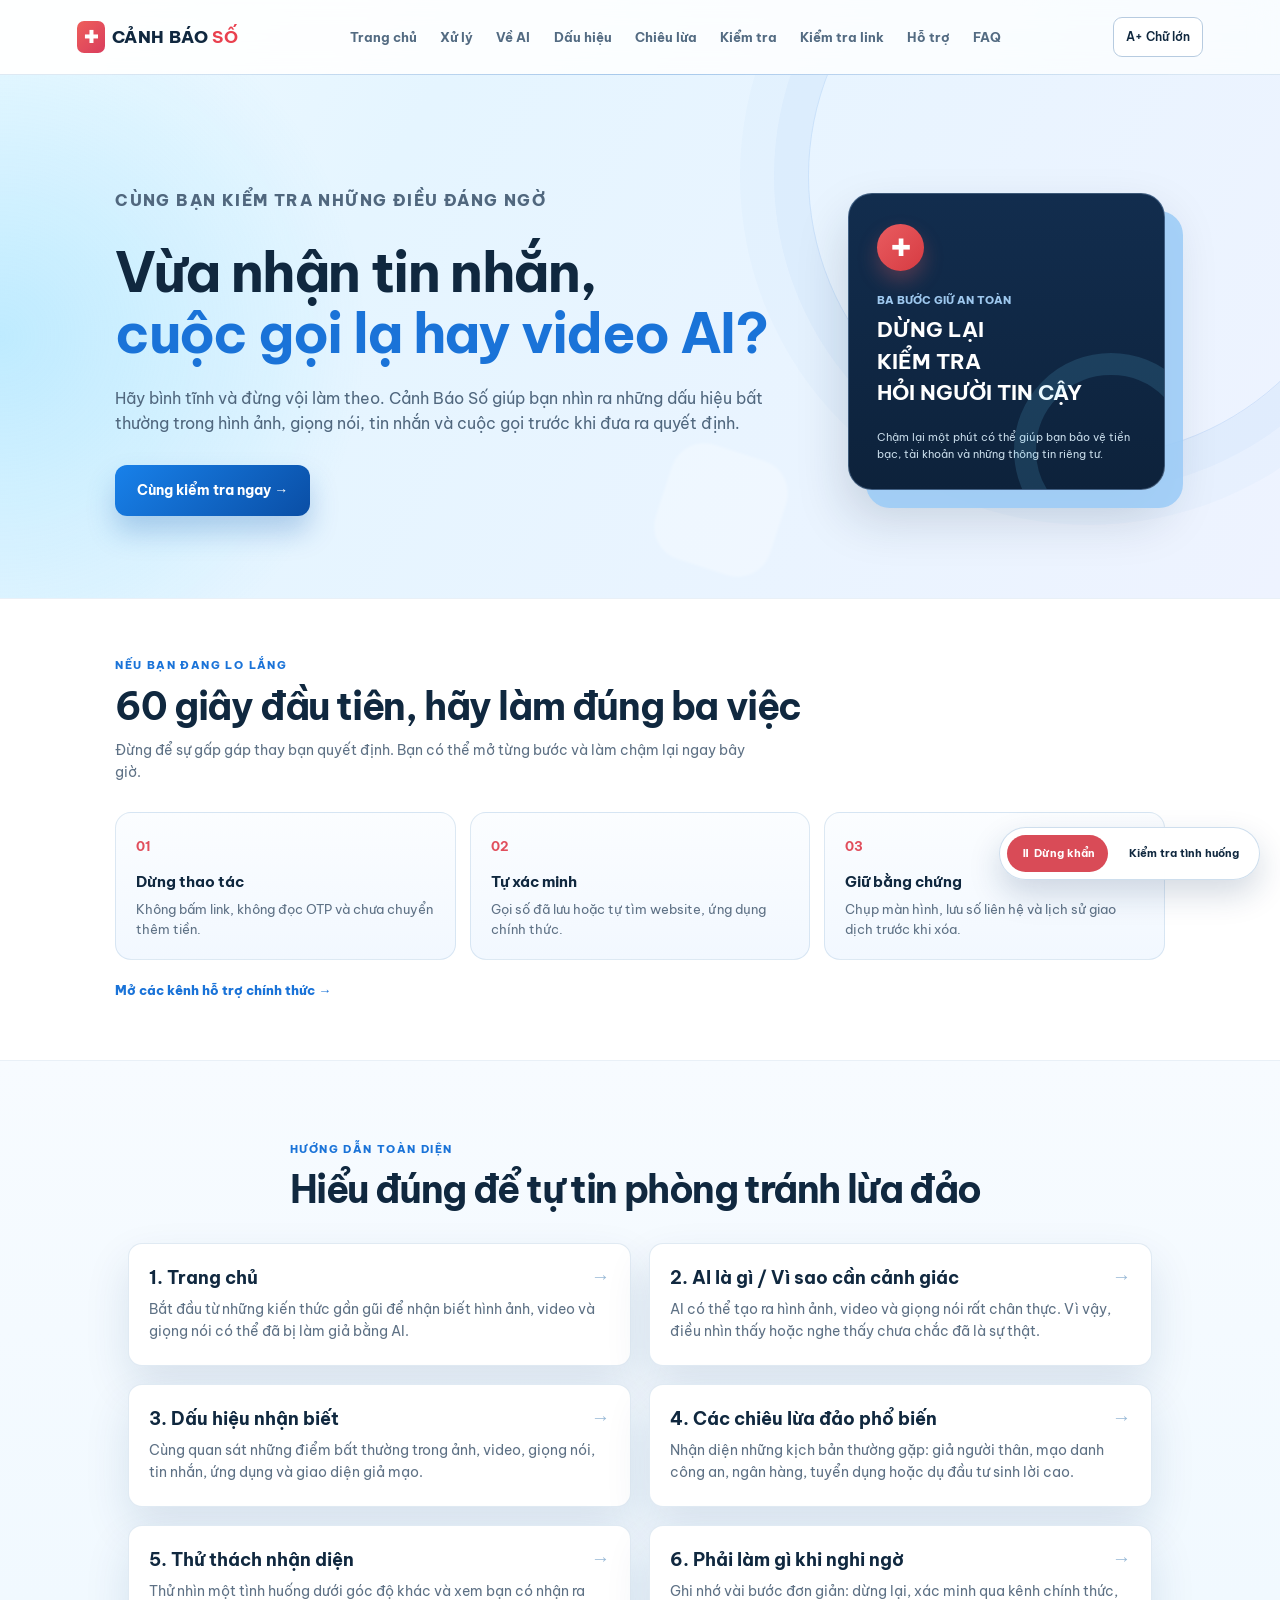
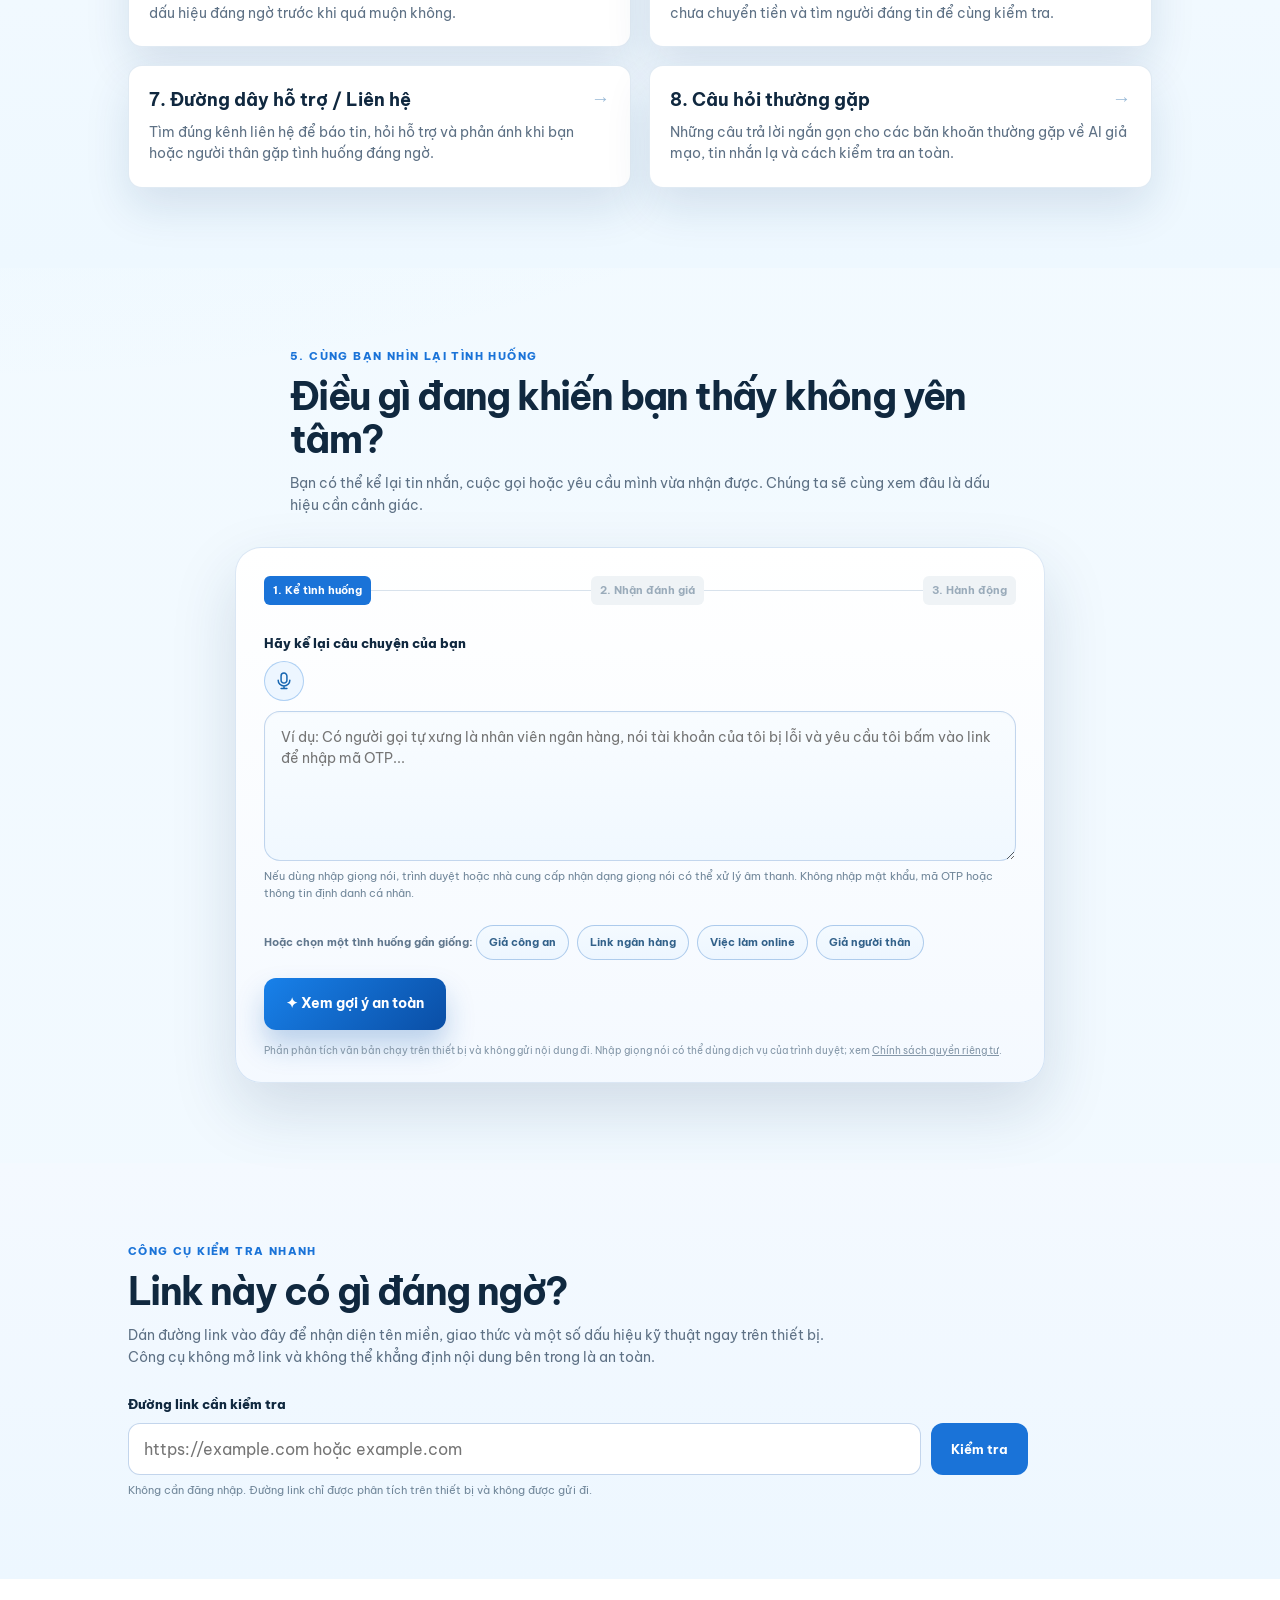
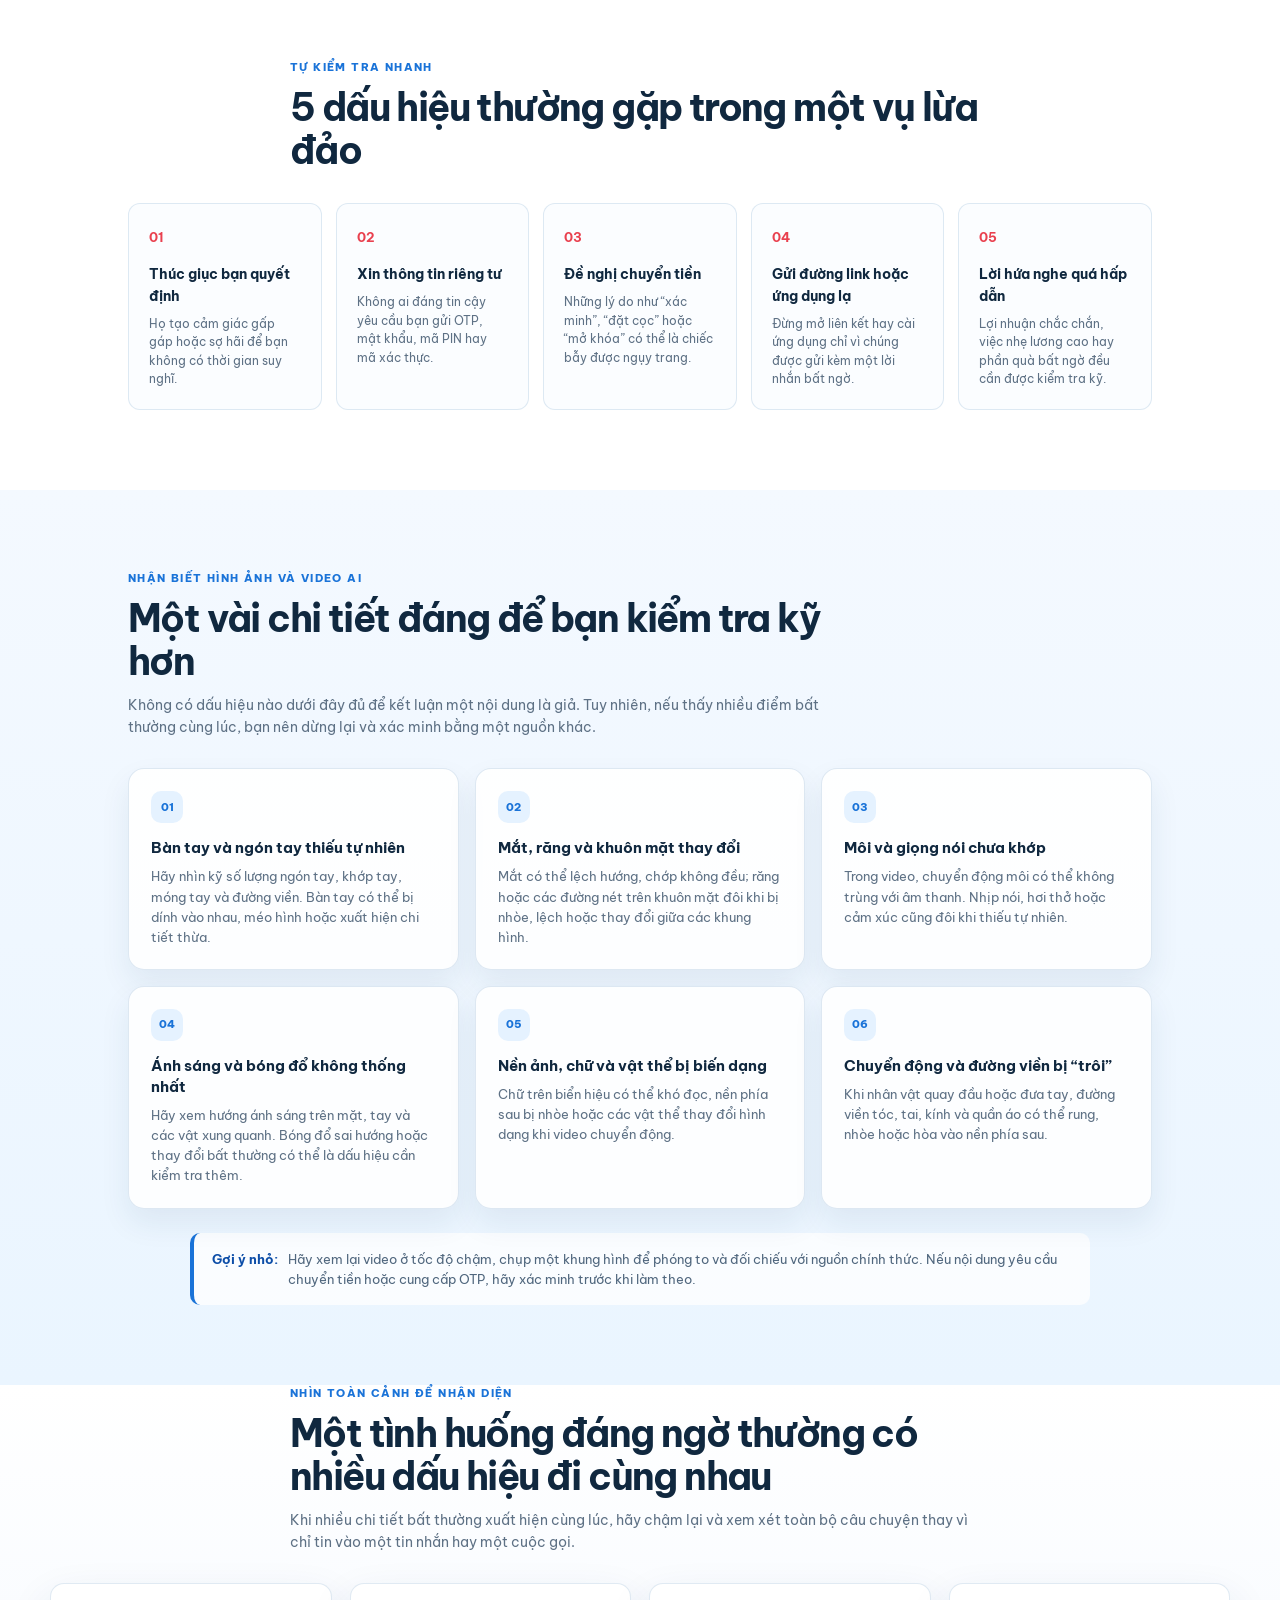
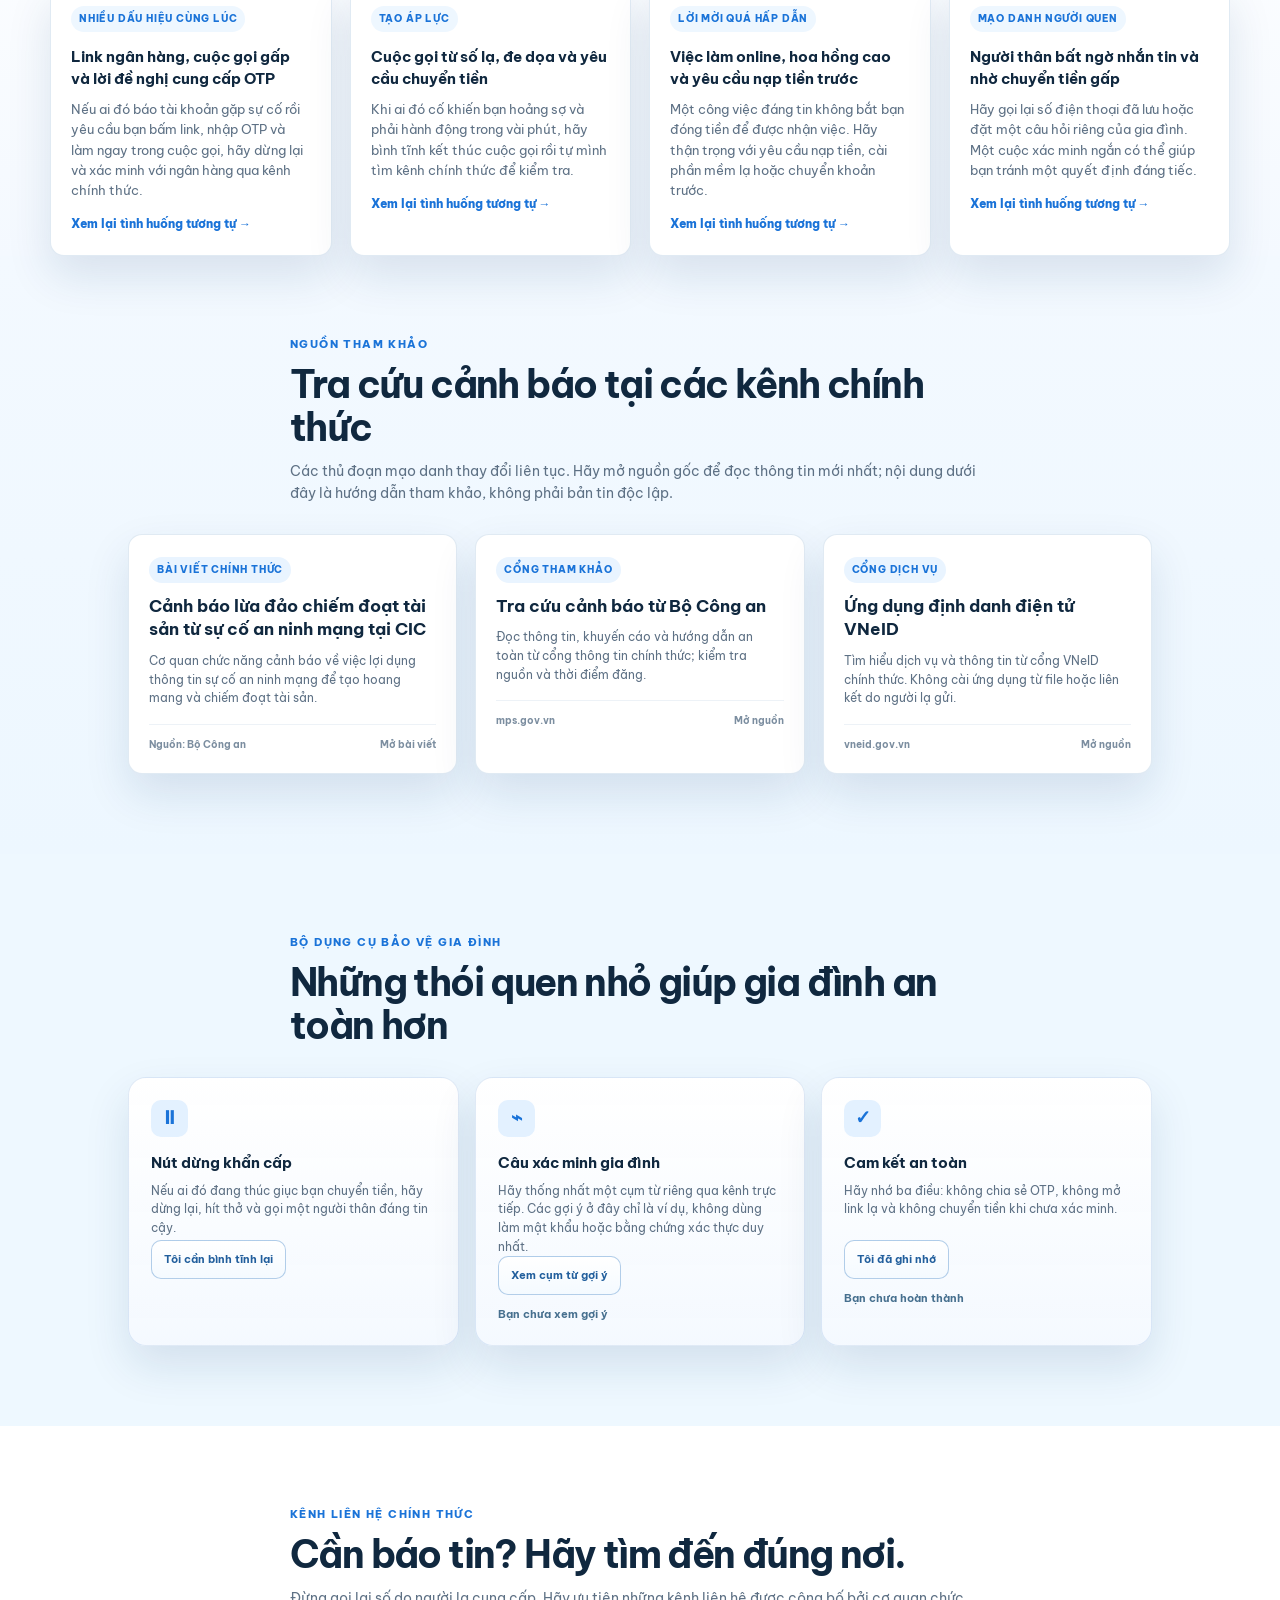
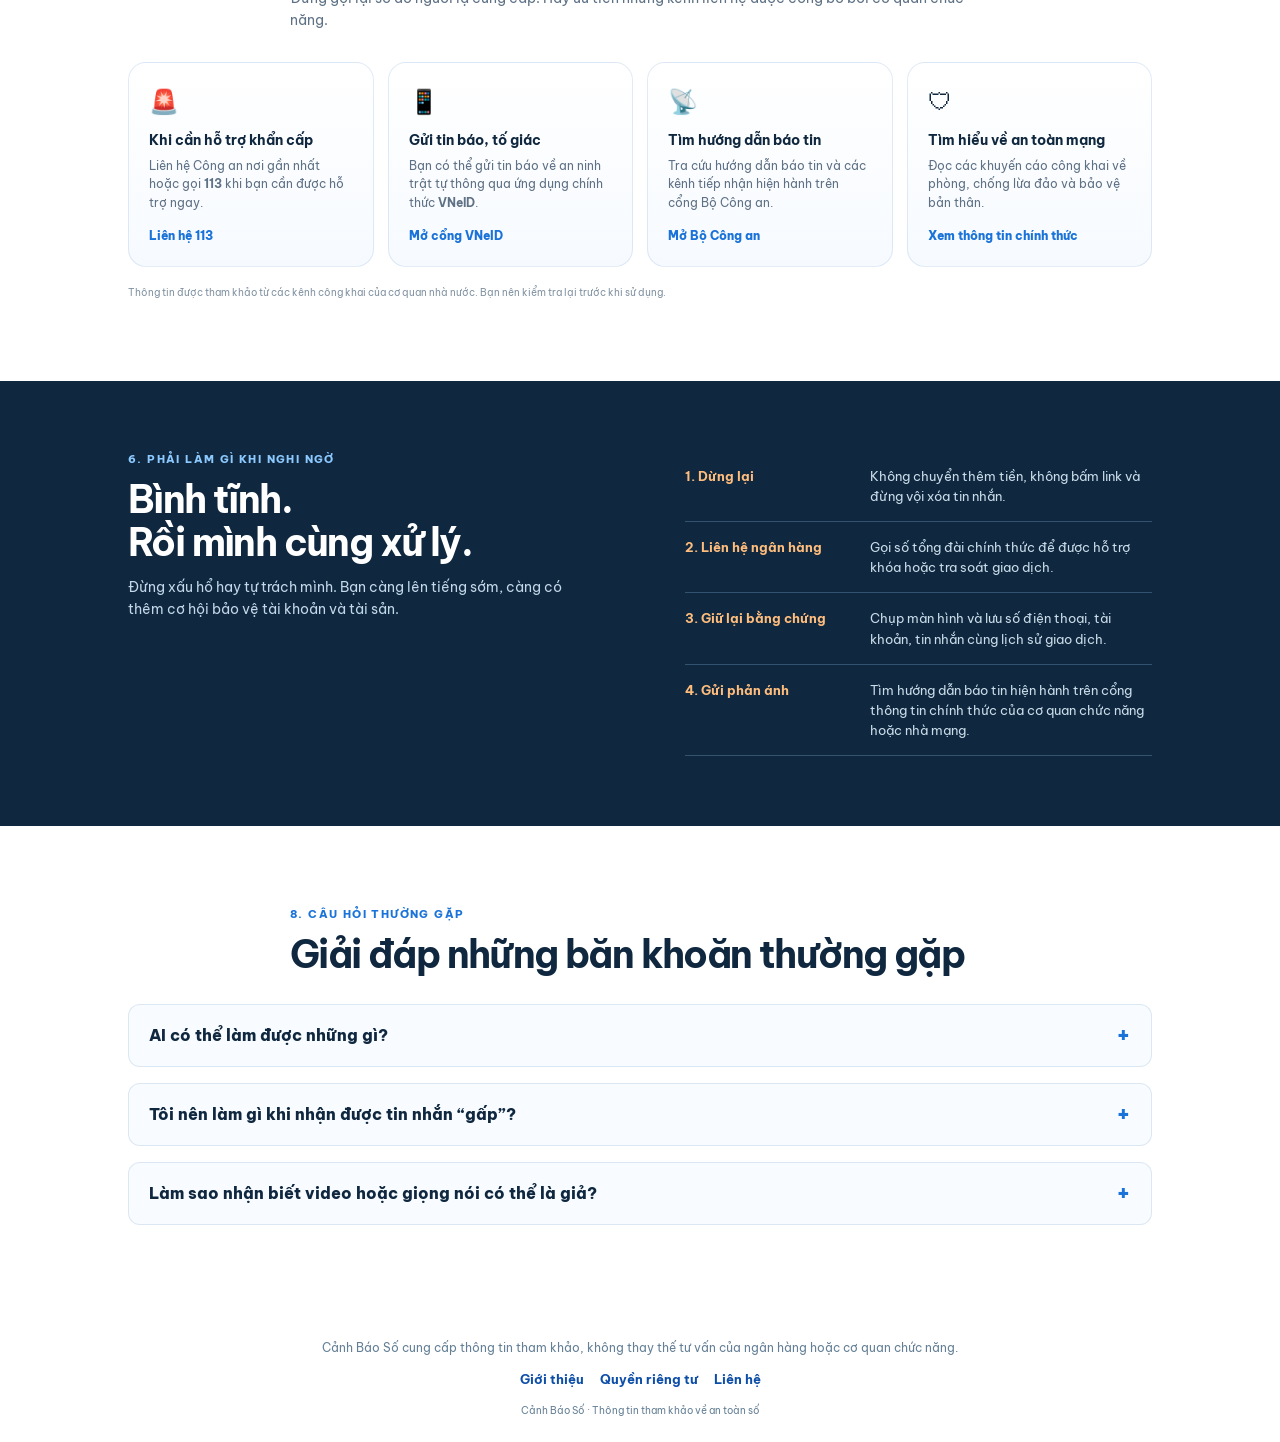
==== index.html @ 44743ea3 "Hoàn thiện commit" ====
﻿<!doctype html>
<html lang="vi">
<head>
  <meta charset="UTF-8">
  <meta name="viewport" content="width=device-width, initial-scale=1.0">
  <title>Cảnh Báo Số | Bình tĩnh kiểm tra, xử lý an toàn</title>
  <meta name="description" content="Cảnh Báo Số giúp người dùng kiểm tra tình huống lừa đảo, nhận diện AI giả mạo và nhận hướng dẫn an toàn số.">
  <meta name="robots" content="index, follow">
  <meta property="og:type" content="website">
  <meta property="og:title" content="Cảnh Báo Số | Bình tĩnh kiểm tra, xử lý an toàn">
  <meta property="og:description" content="Hướng dẫn nhận biết dấu hiệu lừa đảo, kiểm tra tình huống và tìm kênh hỗ trợ chính thức.">
  <link rel="preconnect" href="https://fonts.googleapis.com">
  <link rel="preconnect" href="https://fonts.gstatic.com" crossorigin>
  <link href="https://fonts.googleapis.com/css2?family=Be+Vietnam+Pro:wght@400;500;600;700;800&display=swap" rel="stylesheet">
  <link rel="stylesheet" href="style.css?v=20260926-review">
</head>
<body>
  <a class="skip-link" href="#top">Bỏ qua đến nội dung chính</a>
  <header>
    <a class="brand" href="#top"><i>✚</i>CẢNH BÁO <b>SỐ</b></a>
    <button id="menuButton" class="menu-button" type="button" aria-expanded="false" aria-controls="siteNav">
      <span class="sr-only">Mở menu điều hướng</span>
      ☰
    </button>
    <nav id="siteNav">
      <a href="#top">Trang chủ</a>
      <a href="#now">Xử lý</a>
      <a href="#ai">Về AI</a>
      <a href="#signs">Dấu hiệu</a>
      <a href="#news">Chiêu lừa</a>
      <a href="#kham">Kiểm tra</a>
      <a href="#link-check">Kiểm tra link</a>
      <a href="#help">Hỗ trợ</a>
      <a href="#faq">FAQ</a>
    </nav>
    <button id="fontButton" class="font" type="button">A+ Chữ lớn</button>
  </header>

  <main id="top" tabindex="-1">
    <section class="hero">
      <div>
        <p class="eyebrow">CÙNG BẠN KIỂM TRA NHỮNG ĐIỀU ĐÁNG NGỜ</p>
        <h1>Vừa nhận tin nhắn,<br><em>cuộc gọi lạ hay video AI?</em></h1>
        <p>Hãy bình tĩnh và đừng vội làm theo. Cảnh Báo Số giúp bạn nhìn ra những dấu hiệu bất thường trong hình ảnh, giọng nói, tin nhắn và cuộc gọi trước khi đưa ra quyết định.</p>
        <a href="#kham" class="primary">Cùng kiểm tra ngay →</a>
      </div>

      <aside>
        <span class="cross">✚</span>
        <p>BA BƯỚC GIỮ AN TOÀN</p>
        <strong>DỪNG LẠI<br>KIỂM TRA<br>HỎI NGƯỜI TIN CẬY</strong>
        <small>Chậm lại một phút có thể giúp bạn bảo vệ tiền bạc, tài khoản và những thông tin riêng tư.</small>
      </aside>
    </section>

      <section id="now" class="now" aria-labelledby="now-title">
        <div class="now-intro">
          <p class="eyebrow">NẾU BẠN ĐANG LO LẮNG</p>
          <h2 id="now-title">60 giây đầu tiên, hãy làm đúng ba việc</h2>
          <p>Đừng để sự gấp gáp thay bạn quyết định. Bạn có thể mở từng bước và làm chậm lại ngay bây giờ.</p>
        </div>
        <div class="now-steps">
          <article>
            <b>01</b>
            <h3>Dừng thao tác</h3>
            <p>Không bấm link, không đọc OTP và chưa chuyển thêm tiền.</p>
          </article>
          <article>
            <b>02</b>
            <h3>Tự xác minh</h3>
            <p>Gọi số đã lưu hoặc tự tìm website, ứng dụng chính thức.</p>
          </article>
          <article>
            <b>03</b>
            <h3>Giữ bằng chứng</h3>
            <p>Chụp màn hình, lưu số liên hệ và lịch sử giao dịch trước khi xóa.</p>
          </article>
        </div>
        <a class="now-link" href="#official">Mở các kênh hỗ trợ chính thức →</a>
      </section>

    <section id="ai" class="program" aria-labelledby="ai-title">
      <div class="heading">
        <p class="eyebrow">HƯỚNG DẪN TOÀN DIỆN</p>
        <h2 id="ai-title">Hiểu đúng để tự tin phòng tránh lừa đảo</h2>
      </div>

      <div class="program-grid">
        <a class="program-item" href="#top">
          <h3>1. Trang chủ</h3>
          <p>Bắt đầu từ những kiến thức gần gũi để nhận biết hình ảnh, video và giọng nói có thể đã bị làm giả bằng AI.</p>
        </a>

        <a class="program-item" href="#ai">
          <h3>2. AI là gì / Vì sao cần cảnh giác</h3>
          <p>AI có thể tạo ra hình ảnh, video và giọng nói rất chân thực. Vì vậy, điều nhìn thấy hoặc nghe thấy chưa chắc đã là sự thật.</p>
        </a>

        <a class="program-item" href="#ai-signs">
          <h3>3. Dấu hiệu nhận biết</h3>
          <p>Cùng quan sát những điểm bất thường trong ảnh, video, giọng nói, tin nhắn, ứng dụng và giao diện giả mạo.</p>
        </a>

        <a class="program-item" href="#scenarios">
          <h3>4. Các chiêu lừa đảo phổ biến</h3>
          <p>Nhận diện những kịch bản thường gặp: giả người thân, mạo danh công an, ngân hàng, tuyển dụng hoặc dụ đầu tư sinh lời cao.</p>
        </a>

        <a class="program-item" href="#kham">
          <h3>5. Thử thách nhận diện</h3>
          <p>Thử nhìn một tình huống dưới góc độ khác và xem bạn có nhận ra dấu hiệu đáng ngờ trước khi quá muộn không.</p>
        </a>

        <a class="program-item" href="#help">
          <h3>6. Phải làm gì khi nghi ngờ</h3>
          <p>Ghi nhớ vài bước đơn giản: dừng lại, xác minh qua kênh chính thức, chưa chuyển tiền và tìm người đáng tin để cùng kiểm tra.</p>
        </a>

        <a class="program-item" href="#official">
          <h3>7. Đường dây hỗ trợ / Liên hệ</h3>
          <p>Tìm đúng kênh liên hệ để báo tin, hỏi hỗ trợ và phản ánh khi bạn hoặc người thân gặp tình huống đáng ngờ.</p>
        </a>

        <a class="program-item" href="#faq">
          <h3>8. Câu hỏi thường gặp</h3>
          <p>Những câu trả lời ngắn gọn cho các băn khoăn thường gặp về AI giả mạo, tin nhắn lạ và cách kiểm tra an toàn.</p>
        </a>
      </div>
    </section>

    <section id="kham" class="clinic" aria-labelledby="check-title">
      <div class="heading">
        <p class="eyebrow">5. CÙNG BẠN NHÌN LẠI TÌNH HUỐNG</p>
        <h2 id="check-title">Điều gì đang khiến bạn thấy không yên tâm?</h2>
        <p>Bạn có thể kể lại tin nhắn, cuộc gọi hoặc yêu cầu mình vừa nhận được. Chúng ta sẽ cùng xem đâu là dấu hiệu cần cảnh giác.</p>
      </div>

      <div class="exam">
        <div class="steps">
          <span class="on">1. Kể tình huống</span>
          <i></i>
          <span>2. Nhận đánh giá</span>
          <i></i>
          <span>3. Hành động</span>
        </div>

        <div class="story-label-row">
          <label for="story">Hãy kể lại câu chuyện của bạn</label>
          <button id="voiceInputButton" class="voice-input" type="button" aria-label="Nói để nhập bằng giọng nói" title="Nói để nhập bằng giọng nói" aria-pressed="false">
            <span class="mic-icon" aria-hidden="true">
              <svg viewBox="0 0 24 24" role="presentation"><path d="M12 14.5a3.5 3.5 0 0 0 3.5-3.5V6a3.5 3.5 0 1 0-7 0v5a3.5 3.5 0 0 0 3.5 3.5Z"/><path d="M5 11a7 7 0 0 0 14 0M12 18v3M8.5 21h7"/></svg>
            </span>
          </button>
        </div>
        <textarea id="story" aria-describedby="storyHelp" maxlength="1200" placeholder="Ví dụ: Có người gọi tự xưng là nhân viên ngân hàng, nói tài khoản của tôi bị lỗi và yêu cầu tôi bấm vào link để nhập mã OTP..."></textarea>
        <p id="storyHelp" class="field-help">Nếu dùng nhập giọng nói, trình duyệt hoặc nhà cung cấp nhận dạng giọng nói có thể xử lý âm thanh. Không nhập mật khẩu, mã OTP hoặc thông tin định danh cá nhân.</p>

        <div class="quick">
          <b>Hoặc chọn một tình huống gần giống:</b>
          <button type="button" data-story="Người gọi tự xưng là công an, nói tôi liên quan vụ án và yêu cầu chuyển tiền để xác minh.">Giả công an</button>
          <button type="button" data-story="Tôi nhận tin nhắn ngân hàng có link, yêu cầu đăng nhập và cung cấp mã OTP.">Link ngân hàng</button>
          <button type="button" data-story="Có người mời việc làm online, bảo nạp tiền trước để làm nhiệm vụ nhận hoa hồng.">Việc làm online</button>
          <button type="button" data-story="Người thân nhắn hoặc gọi nhờ chuyển tiền gấp nhưng số lạ.">Giả người thân</button>
        </div>

        <button id="diagnose" class="diagnose" type="button">✦ Xem gợi ý an toàn</button>
        <p class="privacy">Phần phân tích văn bản chạy trên thiết bị và không gửi nội dung đi. Nhập giọng nói có thể dùng dịch vụ của trình duyệt; xem <a href="privacy.html">Chính sách quyền riêng tư</a>.</p>
      </div>
    </section>

    <section id="link-check" class="link-check" aria-labelledby="link-check-title">
      <div class="heading">
        <p class="eyebrow">CÔNG CỤ KIỂM TRA NHANH</p>
        <h2 id="link-check-title">Link này có gì đáng ngờ?</h2>
        <p>Dán đường link vào đây để nhận diện tên miền, giao thức và một số dấu hiệu kỹ thuật ngay trên thiết bị. Công cụ không mở link và không thể khẳng định nội dung bên trong là an toàn.</p>
      </div>
      <form id="linkForm" class="link-form">
        <label for="linkInput">Đường link cần kiểm tra</label>
        <div class="link-input-row">
          <input id="linkInput" type="text" inputmode="url" autocomplete="off" placeholder="https://example.com hoặc example.com" aria-describedby="linkHelp">
          <button type="submit">Kiểm tra</button>
        </div>
        <p id="linkHelp" class="field-help">Không cần đăng nhập. Đường link chỉ được phân tích trên thiết bị và không được gửi đi.</p>
      </form>
      <div id="linkResult" class="link-result" hidden aria-live="polite"></div>
    </section>

    <section id="result" class="result" hidden>
      <div class="result-head">
        <div>
          <p class="eyebrow">KẾT QUẢ SƠ BỘ</p>
          <h2 id="riskTitle">Cần thận trọng</h2>
        </div>
        <div id="riskBadge" class="badge">MỨC ĐỘ: CAO</div>
      </div>

      <div class="risk-meter">
        <span>Mức cảnh giác</span>
        <div><i id="riskFill"></i></div>
        <b id="riskScore">—</b>
      </div>

      <p id="summary" class="summary"></p>
      <p class="field-help">Gợi ý được chọn bằng quy tắc từ khóa đơn giản, không phải kết luận chuyên môn hay xác suất lừa đảo. Hãy xác minh qua kênh chính thức.</p>

      <div class="result-grid">
        <article>
          <h3>⚠ Những dấu hiệu đáng chú ý</h3>
          <p class="result-note">Hãy đối chiếu từng điểm với nội dung bạn vừa nhận được. Một dấu hiệu riêng lẻ chưa đủ để kết luận.</p>
          <ul id="signals"></ul>
        </article>
        <article class="action-card">
          <h3>✓ Bạn có thể làm ngay</h3>
          <p class="result-note">Ưu tiên bảo vệ tài khoản và giữ bằng chứng trước khi trao đổi hoặc thực hiện giao dịch.</p>
          <ol id="actions"></ol>
        </article>
      </div>

      <div class="result-tools">
        <button id="readResult" type="button">🔊 Nghe tiếng Việt</button>
        <button id="copyResult" type="button">⧉ Chia sẻ gợi ý với người thân</button>
        <button id="saveResult" type="button">↓ Tải checklist bằng chứng</button>
      </div>

      <div class="bottom-result">
        <p><b>Lưu ý:</b> Đây là đánh giá hỗ trợ, không thay thế tư vấn của ngân hàng hoặc cơ quan chức năng.</p>
        <a href="#help">Xem các bước xử lý tiếp theo →</a>
      </div>
    </section>

    <section id="signs" class="signs">
      <div class="heading">
        <p class="eyebrow">TỰ KIỂM TRA NHANH</p>
        <h2>5 dấu hiệu thường gặp trong một vụ lừa đảo</h2>
      </div>

      <div class="sign-grid">
        <article>
          <b>01</b>
          <h3>Thúc giục bạn quyết định</h3>
          <p>Họ tạo cảm giác gấp gáp hoặc sợ hãi để bạn không có thời gian suy nghĩ.</p>
        </article>
        <article>
          <b>02</b>
          <h3>Xin thông tin riêng tư</h3>
          <p>Không ai đáng tin cậy yêu cầu bạn gửi OTP, mật khẩu, mã PIN hay mã xác thực.</p>
        </article>
        <article>
          <b>03</b>
          <h3>Đề nghị chuyển tiền</h3>
          <p>Những lý do như “xác minh”, “đặt cọc” hoặc “mở khóa” có thể là chiếc bẫy được ngụy trang.</p>
        </article>
        <article>
          <b>04</b>
          <h3>Gửi đường link hoặc ứng dụng lạ</h3>
          <p>Đừng mở liên kết hay cài ứng dụng chỉ vì chúng được gửi kèm một lời nhắn bất ngờ.</p>
        </article>
        <article>
          <b>05</b>
          <h3>Lời hứa nghe quá hấp dẫn</h3>
          <p>Lợi nhuận chắc chắn, việc nhẹ lương cao hay phần quà bất ngờ đều cần được kiểm tra kỹ.</p>
        </article>
      </div>
    </section>

    <section id="ai-signs" class="ai-signs">
      <div class="heading">
        <p class="eyebrow">NHẬN BIẾT HÌNH ẢNH VÀ VIDEO AI</p>
        <h2>Một vài chi tiết đáng để bạn kiểm tra kỹ hơn</h2>
        <p>Không có dấu hiệu nào dưới đây đủ để kết luận một nội dung là giả. Tuy nhiên, nếu thấy nhiều điểm bất thường cùng lúc, bạn nên dừng lại và xác minh bằng một nguồn khác.</p>
      </div>

      <div class="ai-sign-grid">
        <article>
          <span class="ai-sign-number">01</span>
          <h3>Bàn tay và ngón tay thiếu tự nhiên</h3>
          <p>Hãy nhìn kỹ số lượng ngón tay, khớp tay, móng tay và đường viền. Bàn tay có thể bị dính vào nhau, méo hình hoặc xuất hiện chi tiết thừa.</p>
        </article>
        <article>
          <span class="ai-sign-number">02</span>
          <h3>Mắt, răng và khuôn mặt thay đổi</h3>
          <p>Mắt có thể lệch hướng, chớp không đều; răng hoặc các đường nét trên khuôn mặt đôi khi bị nhòe, lệch hoặc thay đổi giữa các khung hình.</p>
        </article>
        <article>
          <span class="ai-sign-number">03</span>
          <h3>Môi và giọng nói chưa khớp</h3>
          <p>Trong video, chuyển động môi có thể không trùng với âm thanh. Nhịp nói, hơi thở hoặc cảm xúc cũng đôi khi thiếu tự nhiên.</p>
        </article>
        <article>
          <span class="ai-sign-number">04</span>
          <h3>Ánh sáng và bóng đổ không thống nhất</h3>
          <p>Hãy xem hướng ánh sáng trên mặt, tay và các vật xung quanh. Bóng đổ sai hướng hoặc thay đổi bất thường có thể là dấu hiệu cần kiểm tra thêm.</p>
        </article>
        <article>
          <span class="ai-sign-number">05</span>
          <h3>Nền ảnh, chữ và vật thể bị biến dạng</h3>
          <p>Chữ trên biển hiệu có thể khó đọc, nền phía sau bị nhòe hoặc các vật thể thay đổi hình dạng khi video chuyển động.</p>
        </article>
        <article>
          <span class="ai-sign-number">06</span>
          <h3>Chuyển động và đường viền bị “trôi”</h3>
          <p>Khi nhân vật quay đầu hoặc đưa tay, đường viền tóc, tai, kính và quần áo có thể rung, nhòe hoặc hòa vào nền phía sau.</p>
        </article>
      </div>

      <div class="ai-check-note">
        <strong>Gợi ý nhỏ:</strong>
        <span>Hãy xem lại video ở tốc độ chậm, chụp một khung hình để phóng to và đối chiếu với nguồn chính thức. Nếu nội dung yêu cầu chuyển tiền hoặc cung cấp OTP, hãy xác minh trước khi làm theo.</span>
      </div>
    </section>

    <section id="scenarios" class="scenarios">
      <div class="heading">
        <p class="eyebrow">NHÌN TOÀN CẢNH ĐỂ NHẬN DIỆN</p>
        <h2>Một tình huống đáng ngờ thường có nhiều dấu hiệu đi cùng nhau</h2>
        <p>Khi nhiều chi tiết bất thường xuất hiện cùng lúc, hãy chậm lại và xem xét toàn bộ câu chuyện thay vì chỉ tin vào một tin nhắn hay một cuộc gọi.</p>
      </div>

      <div class="scenario-grid">
        <article class="scenario-card">
          <span class="scenario-tag">Nhiều dấu hiệu cùng lúc</span>
          <h3>Link ngân hàng, cuộc gọi gấp và lời đề nghị cung cấp OTP</h3>
          <p>Nếu ai đó báo tài khoản gặp sự cố rồi yêu cầu bạn bấm link, nhập OTP và làm ngay trong cuộc gọi, hãy dừng lại và xác minh với ngân hàng qua kênh chính thức.</p>
          <a class="card-link" href="#kham">Xem lại tình huống tương tự →</a>
        </article>

        <article class="scenario-card">
          <span class="scenario-tag">Tạo áp lực</span>
          <h3>Cuộc gọi từ số lạ, đe dọa và yêu cầu chuyển tiền</h3>
          <p>Khi ai đó cố khiến bạn hoảng sợ và phải hành động trong vài phút, hãy bình tĩnh kết thúc cuộc gọi rồi tự mình tìm kênh chính thức để kiểm tra.</p>
          <a class="card-link" href="#kham">Xem lại tình huống tương tự →</a>
        </article>

        <article class="scenario-card">
          <span class="scenario-tag">Lời mời quá hấp dẫn</span>
          <h3>Việc làm online, hoa hồng cao và yêu cầu nạp tiền trước</h3>
          <p>Một công việc đáng tin không bắt bạn đóng tiền để được nhận việc. Hãy thận trọng với yêu cầu nạp tiền, cài phần mềm lạ hoặc chuyển khoản trước.</p>
          <a class="card-link" href="#kham">Xem lại tình huống tương tự →</a>
        </article>

        <article class="scenario-card">
          <span class="scenario-tag">Mạo danh người quen</span>
          <h3>Người thân bất ngờ nhắn tin và nhờ chuyển tiền gấp</h3>
          <p>Hãy gọi lại số điện thoại đã lưu hoặc đặt một câu hỏi riêng của gia đình. Một cuộc xác minh ngắn có thể giúp bạn tránh một quyết định đáng tiếc.</p>
          <a class="card-link" href="#kham">Xem lại tình huống tương tự →</a>
        </article>
      </div>
    </section>

    <section class="news" id="news">
      <div class="heading">
        <p class="eyebrow">NGUỒN THAM KHẢO</p>
        <h2>Tra cứu cảnh báo tại các kênh chính thức</h2>
        <p>Các thủ đoạn mạo danh thay đổi liên tục. Hãy mở nguồn gốc để đọc thông tin mới nhất; nội dung dưới đây là hướng dẫn tham khảo, không phải bản tin độc lập.</p>
      </div>

      <div class="news-grid">
        <a class="news-card" href="https://bocongan.gov.vn/bai-viet/canh-bao-lua-dao-chiem-doat-tai-san-tu-su-co-an-ninh-mang-tai-trung-tam-thong-tin-tin-dung-quoc-gia-cic-1757991790" target="_blank" rel="noopener noreferrer">
          <span class="news-tag">Bài viết chính thức</span>
          <h3>Cảnh báo lừa đảo chiếm đoạt tài sản từ sự cố an ninh mạng tại CIC</h3>
          <p>Cơ quan chức năng cảnh báo về việc lợi dụng thông tin sự cố an ninh mạng để tạo hoang mang và chiếm đoạt tài sản.</p>
          <div class="news-meta"><span>Nguồn: Bộ Công an</span><span>Mở bài viết</span></div>
        </a>

        <a class="news-card" href="https://mps.gov.vn/" target="_blank" rel="noopener noreferrer">
          <span class="news-tag">Cổng tham khảo</span>
          <h3>Tra cứu cảnh báo từ Bộ Công an</h3>
          <p>Đọc thông tin, khuyến cáo và hướng dẫn an toàn từ cổng thông tin chính thức; kiểm tra nguồn và thời điểm đăng.</p>
          <div class="news-meta"><span>mps.gov.vn</span><span>Mở nguồn</span></div>
        </a>

        <a class="news-card" href="https://vneid.gov.vn/" target="_blank" rel="noopener noreferrer">
          <span class="news-tag">Cổng dịch vụ</span>
          <h3>Ứng dụng định danh điện tử VNeID</h3>
          <p>Tìm hiểu dịch vụ và thông tin từ cổng VNeID chính thức. Không cài ứng dụng từ file hoặc liên kết do người lạ gửi.</p>
          <div class="news-meta"><span>vneid.gov.vn</span><span>Mở nguồn</span></div>
        </a>
      </div>
    </section>

    <section class="tools">
      <div class="heading">
        <p class="eyebrow">BỘ DỤNG CỤ BẢO VỆ GIA ĐÌNH</p>
        <h2>Những thói quen nhỏ giúp gia đình an toàn hơn</h2>
      </div>

      <div class="tool-grid">
        <article>
          <span>⏸</span>
          <h3>Nút dừng khẩn cấp</h3>
          <p>Nếu ai đó đang thúc giục bạn chuyển tiền, hãy dừng lại, hít thở và gọi một người thân đáng tin cậy.</p>
          <button id="panicButton" type="button">Tôi cần bình tĩnh lại</button>
        </article>

        <article>
          <span>⌁</span>
          <h3>Câu xác minh gia đình</h3>
          <p>Hãy thống nhất một cụm từ riêng qua kênh trực tiếp. Các gợi ý ở đây chỉ là ví dụ, không dùng làm mật khẩu hoặc bằng chứng xác thực duy nhất.</p>
          <button id="createCode" type="button">Xem cụm từ gợi ý</button>
          <strong id="familyCode">Bạn chưa xem gợi ý</strong>
        </article>

        <article>
          <span>✓</span>
          <h3>Cam kết an toàn</h3>
          <p>Hãy nhớ ba điều: không chia sẻ OTP, không mở link lạ và không chuyển tiền khi chưa xác minh.</p>
          <button id="pledgeButton" type="button">Tôi đã ghi nhớ</button>
          <strong id="pledgeState">Bạn chưa hoàn thành</strong>
        </article>
      </div>
    </section>

    <section id="official" class="official">
      <div class="heading">
        <p class="eyebrow">KÊNH LIÊN HỆ CHÍNH THỨC</p>
        <h2>Cần báo tin? Hãy tìm đến đúng nơi.</h2>
        <p>Đừng gọi lại số do người lạ cung cấp. Hãy ưu tiên những kênh liên hệ được công bố bởi cơ quan chức năng.</p>
      </div>

      <div class="official-grid">
        <a class="official-card" href="tel:113" target="_self" rel="noopener noreferrer">
          <span>🚨</span>
          <h3>Khi cần hỗ trợ khẩn cấp</h3>
          <p>Liên hệ Công an nơi gần nhất hoặc gọi <b>113</b> khi bạn cần được hỗ trợ ngay.</p>
          <span class="official-link">Liên hệ 113</span>
        </a>
        <a class="official-card" href="https://vneid.gov.vn/" target="_blank" rel="noopener noreferrer">
          <span>📱</span>
          <h3>Gửi tin báo, tố giác</h3>
          <p>Bạn có thể gửi tin báo về an ninh trật tự thông qua ứng dụng chính thức <b>VNeID</b>.</p>
          <span class="official-link">Mở cổng VNeID</span>
        </a>
        <a class="official-card" href="https://mps.gov.vn/" target="_blank" rel="noopener noreferrer">
          <span>📡</span>
          <h3>Tìm hướng dẫn báo tin</h3>
          <p>Tra cứu hướng dẫn báo tin và các kênh tiếp nhận hiện hành trên cổng Bộ Công an.</p>
          <span class="official-link">Mở Bộ Công an</span>
        </a>
        <a class="official-card" href="https://mps.gov.vn/" target="_blank" rel="noopener noreferrer">
          <span>🛡</span>
          <h3>Tìm hiểu về an toàn mạng</h3>
          <p>Đọc các khuyến cáo công khai về phòng, chống lừa đảo và bảo vệ bản thân.</p>
          <span class="official-link">Xem thông tin chính thức</span>
        </a>
      </div>

      <p class="source-note">Thông tin được tham khảo từ các kênh công khai của cơ quan nhà nước. Bạn nên kiểm tra lại trước khi sử dụng.</p>
    </section>

    <section id="help" class="help">
      <div>
        <p class="eyebrow">6. PHẢI LÀM GÌ KHI NGHI NGỜ</p>
        <h2>Bình tĩnh.<br>Rồi mình cùng xử lý.</h2>
        <p>Đừng xấu hổ hay tự trách mình. Bạn càng lên tiếng sớm, càng có thêm cơ hội bảo vệ tài khoản và tài sản.</p>
      </div>

      <ol>
        <li><b>1. Dừng lại</b><span>Không chuyển thêm tiền, không bấm link và đừng vội xóa tin nhắn.</span></li>
        <li><b>2. Liên hệ ngân hàng</b><span>Gọi số tổng đài chính thức để được hỗ trợ khóa hoặc tra soát giao dịch.</span></li>
        <li><b>3. Giữ lại bằng chứng</b><span>Chụp màn hình và lưu số điện thoại, tài khoản, tin nhắn cùng lịch sử giao dịch.</span></li>
        <li><b>4. Gửi phản ánh</b><span>Tìm hướng dẫn báo tin hiện hành trên cổng thông tin chính thức của cơ quan chức năng hoặc nhà mạng.</span></li>
      </ol>
    </section>

    <section id="faq" class="faq">
      <div class="heading">
        <p class="eyebrow">8. CÂU HỎI THƯỜNG GẶP</p>
        <h2>Giải đáp những băn khoăn thường gặp</h2>
      </div>

      <div class="faq-list">
        <details>
          <summary>AI có thể làm được những gì?</summary>
          <p>AI có thể tạo ra hình ảnh, giọng nói và video rất chân thực. Vì vậy, những gì bạn nhìn thấy hoặc nghe thấy đôi khi cần được kiểm tra thêm trước khi tin tưởng.</p>
        </details>
        <details>
          <summary>Tôi nên làm gì khi nhận được tin nhắn “gấp”?</summary>
          <p>Đừng bấm link, cung cấp OTP hay chuyển tiền ngay. Hãy gọi lại số đã lưu hoặc tìm đến kênh chính thức để xác minh.</p>
        </details>
        <details>
          <summary>Làm sao nhận biết video hoặc giọng nói có thể là giả?</summary>
          <p>Hãy chú ý những điểm thiếu nhất quán trong cử chỉ, ánh sáng và nhịp nói. Khi còn nghi ngờ, hãy xác minh qua một kênh khác và cho mình thêm thời gian suy nghĩ.</p>
        </details>
      </div>
    </section>
  </main>

  <footer>
    <p>Cảnh Báo Số cung cấp thông tin tham khảo, không thay thế tư vấn của ngân hàng hoặc cơ quan chức năng.</p>
    <nav class="footer-links" aria-label="Thông tin website">
      <a href="about.html">Giới thiệu</a>
      <a href="privacy.html">Quyền riêng tư</a>
      <a href="contact.html">Liên hệ</a>
    </nav>
    <small>Cảnh Báo Số · Thông tin tham khảo về an toàn số</small>
  </footer>

  <div id="toast" role="status" aria-live="polite"></div>
  <div class="quick-actions" aria-label="Thao tác nhanh">
    <button id="quickPanic" type="button">⏸ Dừng khẩn</button>
    <a href="#kham">Kiểm tra tình huống</a>
  </div>

  <dialog id="panic">
    <div>
      <p class="eyebrow">BẤT CỨ THỜI ĐIỂM NÀO</p>
      <h2>Dừng lại ngay</h2>
      <p>Hãy ngừng mọi liên lạc, tắt khỏi màn hình hiện tại và gọi cho người thân tin cậy hoặc ngân hàng theo số chính thức.</p>
      <button id="panicClose" type="button">Tôi đã hiểu</button>
    </div>
  </dialog>

  <script src="script.js?v=20260926-review"></script>
</body>
</html>
---- style.css ----
﻿:root {
  --ink: #10283f;
  --blue: #1a73d8;
  --blue-strong: #0d4ea8;
  --cyan: #6dd4ff;
  --pale: #ebf6ff;
  --line: rgba(116, 160, 202, 0.22);
  --muted: #5e7185;
  --red: #e14f5d;
  --bg: #eef6ff;
  --white: #ffffff;
  --shadow: 0 20px 45px rgba(20, 58, 105, 0.12);
  --shadow-lg: 0 26px 65px rgba(18, 52, 94, 0.15);
  --radius: 22px;
  --radius-sm: 12px;
  --transition: 0.25s ease;
  font-family: "Be Vietnam Pro", Arial, sans-serif;
}

* { box-sizing: border-box; }
html { scroll-behavior: smooth; }
html:focus-within { scroll-behavior: smooth; }
body {
  margin: 0;
  color: var(--ink);
  background:
    radial-gradient(circle at top left, rgba(109, 212, 255, 0.30), transparent 25%),
    radial-gradient(circle at top right, rgba(26, 115, 216, 0.18), transparent 20%),
    linear-gradient(180deg, #f4fbff 0%, #edf6ff 100%);
  line-height: 1.55;
  font-size: 16px;
  position: relative;
}
body::before {
  content: "";
  position: fixed;
  inset: 0;
  pointer-events: none;
  background: linear-gradient(135deg, rgba(255,255,255,0.9), rgba(255,255,255,0));
  z-index: -1;
}
body.large { font-size: 18px; }

a { color: inherit; }
button, input, textarea { font: inherit; }
.skip-link {
  position: fixed;
  top: 10px;
  left: 10px;
  z-index: 30;
  padding: 10px 14px;
  border-radius: 8px;
  background: var(--ink);
  color: #fff;
  transform: translateY(-150%);
}
.skip-link:focus { transform: translateY(0); }
.sr-only {
  position: absolute;
  width: 1px;
  height: 1px;
  padding: 0;
  margin: -1px;
  overflow: hidden;
  clip: rect(0, 0, 0, 0);
  white-space: nowrap;
  border: 0;
}
:focus-visible { outline: 3px solid #ff9c54; outline-offset: 3px; }

header {
  height: 75px;
  padding: 0 max(6vw, 28px);
  display: flex;
  align-items: center;
  justify-content: space-between;
  background: rgba(255, 255, 255, 0.82);
  border-bottom: 1px solid rgba(164, 194, 221, 0.36);
  position: sticky;
  top: 0;
  z-index: 20;
  backdrop-filter: blur(14px);
  -webkit-backdrop-filter: blur(14px);
}

header::after {
  content: "";
  position: absolute;
  right: 6vw;
  bottom: -1px;
  left: 6vw;
  height: 1px;
  background: linear-gradient(90deg, transparent, rgba(26, 115, 216, 0.28), transparent);
}

.brand {
  color: var(--ink);
  text-decoration: none;
  font-size: 17px;
  font-weight: 800;
  letter-spacing: 0.02em;
}

.brand i {
  font-style: normal;
  background: linear-gradient(135deg, #ee5f5b 0%, #d93d5d 100%);
  color: #fff;
  padding: 3px 7px;
  border-radius: 7px;
  margin-right: 7px;
  display: inline-grid;
  place-items: center;
}

.brand b { color: #e9414f; }

nav {
  display: flex;
  align-items: center;
  gap: clamp(12px, 1.8vw, 26px);
}

nav a {
  color: #536b82;
  text-decoration: none;
  font-size: 13px;
  font-weight: 700;
  position: relative;
}

nav a::after {
  content: "";
  position: absolute;
  left: 0;
  bottom: -8px;
  width: 100%;
  height: 2px;
  background: var(--blue);
  opacity: 0;
  transform: scaleX(0.3);
  transition: var(--transition);
}

nav a:hover::after,
nav a:focus-visible::after {
  opacity: 1;
  transform: scaleX(1);
}

.font {
  border: 1px solid #b7cbe0;
  background: #fff;
  border-radius: 9px;
  padding: 10px 12px;
  color: var(--ink);
  font: inherit;
  font-size: 12px;
  font-weight: 600;
  cursor: pointer;
  transition: var(--transition);
}

.font:hover { transform: translateY(-1px); }
.menu-button { display: none; }

.hero {
  min-height: 500px;
  padding: 92px max(9vw, 30px) 82px;
  display: grid;
  grid-template-columns: 1.35fr .65fr;
  gap: 75px;
  align-items: center;
  background:
    radial-gradient(circle at left center, rgba(109, 212, 255, 0.35), transparent 28%),
    linear-gradient(120deg, #edf9ff 0%, #e5f5ff 28%, #eef3ff 100%);
  position: relative;
  overflow: hidden;
}

.hero::before {
  content: "";
  position: absolute;
  top: -180px;
  right: -90px;
  width: 560px;
  height: 560px;
  border: 1px solid rgba(26, 115, 216, 0.14);
  border-radius: 50%;
  box-shadow:
    0 0 0 34px rgba(26, 115, 216, 0.035),
    0 0 0 68px rgba(26, 115, 216, 0.025);
  pointer-events: none;
}

.hero::after {
  content: "";
  position: absolute;
  right: 39%;
  bottom: 28px;
  width: 120px;
  height: 120px;
  border-radius: 34px;
  background: rgba(255, 255, 255, 0.28);
  transform: rotate(18deg);
  filter: blur(1px);
  pointer-events: none;
}

.hero > * { position: relative; z-index: 1; }

.eyebrow {
  margin: 0 0 10px;
  color: var(--blue);
  font-size: 11px;
  font-weight: 800;
  letter-spacing: 1.4px;
}

.hero h1, .heading h2, .help h2, .result h2 {
  margin: 0;
  letter-spacing: -1.6px;
  line-height: 1.12;
}

.hero h1 {
  font-size: clamp(34px, 4.3vw, 55px);
}

.hero h1 em {
  font-style: normal;
  color: var(--blue);
}

.hero > div > p {
  max-width: 650px;
  color: #50677e;
  font-size: 16px;
  margin: 21px 0 29px;
}

.primary, .diagnose {
  display: inline-block;
  border: 0;
  border-radius: 12px;
  padding: 15px 22px;
  background: linear-gradient(135deg, #1881ea 0%, #0a4ea5 100%);
  box-shadow: 0 16px 28px rgba(18, 93, 179, 0.26);
  color: #fff;
  text-decoration: none;
  font: inherit;
  font-size: 14px;
  font-weight: 700;
  cursor: pointer;
  transition: transform var(--transition), box-shadow var(--transition), filter var(--transition);
}

.primary:hover, .diagnose:hover {
  transform: translateY(-2px);
  box-shadow: 0 18px 30px rgba(18, 93, 179, 0.32);
  filter: brightness(1.02);
}

.hero aside {
  padding: 30px 28px 26px;
  border-radius: 24px;
  background: linear-gradient(180deg, #122d4e 0%, #0d223b 100%);
  color: #fff;
  box-shadow: 18px 18px 0 rgba(156, 204, 247, 0.88), 0 26px 52px rgba(17, 39, 63, 0.18);
  position: relative;
  border: 1px solid rgba(150, 188, 233, 0.35);
  overflow: hidden;
}

.hero aside::after {
  content: "";
  position: absolute;
  right: -44px;
  bottom: -58px;
  width: 150px;
  height: 150px;
  border: 22px solid rgba(109, 212, 255, 0.14);
  border-radius: 50%;
  pointer-events: none;
}

.cross {
  display: grid;
  place-items: center;
  width: 47px;
  height: 47px;
  border-radius: 50%;
  background: linear-gradient(135deg, #e95c60 0%, #d63b42 100%);
  font-size: 24px;
  box-shadow: 0 10px 20px rgba(224, 92, 96, 0.3);
}

.hero aside p {
  margin: 21px 0 5px;
  color: #9ec8ee;
  font-size: 11px;
  font-weight: 800;
}

.hero aside strong {
  font-size: 21px;
  line-height: 1.5;
}

.hero aside small {
  display: block;
  margin-top: 20px;
  color: #c7dbe9;
  font-size: 11px;
}

.program,
.clinic,
.now,
.link-check,
.signs,
.news,
.tools,
.official,
.faq {
  padding: 80px max(10vw, 30px);
}

.program > *,
.clinic > *,
.signs > *,
.scenarios > *,
.news > *,
.tools > *,
.official > *,
.faq > * {
  width: min(1180px, 100%);
  margin-left: auto;
  margin-right: auto;
}

.program {
  background: linear-gradient(180deg, #f7fbff 0%, #eef8ff 100%);
}

.program-grid {
  display: grid;
  grid-template-columns: repeat(2, minmax(0, 1fr));
  gap: 18px;
  margin-top: 32px;
}

.program-item {
  display: block;
  padding: 22px 20px;
  border: 1px solid var(--line);
  border-radius: 14px;
  background: #fff;
  box-shadow: var(--shadow);
  color: inherit;
  text-decoration: none;
  transition: transform var(--transition), border-color var(--transition), box-shadow var(--transition);
  position: relative;
  overflow: hidden;
}

.program-item::after {
  content: "→";
  position: absolute;
  top: 18px;
  right: 20px;
  color: #9bbbd8;
  font-size: 19px;
  font-weight: 700;
  transition: color var(--transition), transform var(--transition);
}

.program-item:hover,
.program-item:focus-visible {
  transform: translateY(-3px);
  border-color: rgba(26, 115, 216, 0.5);
  box-shadow: 0 18px 32px rgba(20, 118, 212, 0.13);
}

.program-item:hover::after,
.program-item:focus-visible::after {
  color: var(--blue);
  transform: translateX(3px);
}

.program-item h3 {
  margin: 0 0 10px;
  font-size: 18px;
  line-height: 1.3;
}

.program-item p {
  margin: 0;
  color: var(--muted);
  font-size: 14px;
}

.heading { max-width: 700px; }
.heading h2 { font-size: clamp(28px, 3vw, 40px); }
.heading > p:last-child {
  margin: 12px 0 0;
  color: var(--muted);
  font-size: 14px;
}

.exam {
  max-width: 810px;
  margin-top: 30px;
  padding: 28px 28px 24px;
  background: linear-gradient(180deg, rgba(255,255,255,0.96), rgba(244,249,255,0.96));
  border: 1px solid rgba(126, 170, 214, 0.28);
  border-radius: 26px;
  box-shadow: var(--shadow-lg);
  backdrop-filter: blur(4px);
}

.steps {
  display: flex;
  align-items: center;
  margin-bottom: 28px;
  color: #9aabba;
  font-size: 11px;
  font-weight: 700;
}

.steps span {
  padding: 6px 9px;
  border-radius: 6px;
  background: #eff3f6;
}

.steps span.on {
  color: #fff;
  background: var(--blue);
}

.steps i {
  height: 1px;
  flex: 1;
  background: #d8e2ec;
}

.exam label {
  font-size: 13px;
  font-weight: 800;
}

.story-label-row {
  display: flex;
  align-items: center;
  justify-content: space-between;
  gap: 12px;
  min-width: 0;
}

.voice-input {
  display: inline-flex;
  align-items: center;
  gap: 6px;
  justify-content: center;
  width: 40px;
  min-width: 40px;
  flex: 0 0 40px;
  height: 40px;
  padding: 0;
  border: 1px solid rgba(26, 115, 216, 0.3);
  border-radius: 999px;
  background: #edf6ff;
  color: #1766b1;
  font-size: 19px;
  line-height: 1;
  cursor: pointer;
  transition: background var(--transition), border-color var(--transition), transform var(--transition);
}

.voice-input:hover,
.voice-input:focus-visible {
  border-color: var(--blue);
  background: #e1f1ff;
  transform: translateY(-1px);
}

.voice-input.is-listening {
  border-color: #d9535b;
  background: #fff0f1;
  color: #b23c43;
}

.voice-input.is-listening .mic-icon {
  animation: mic-pulse 1s ease-in-out infinite;
}

.mic-icon {
  display: inline-flex;
  width: 20px;
  height: 20px;
}

.mic-icon svg {
  width: 100%;
  height: 100%;
  fill: none;
  stroke: currentColor;
  stroke-linecap: round;
  stroke-linejoin: round;
  stroke-width: 1.8;
}

@keyframes mic-pulse {
  0%, 100% { transform: scale(1); }
  50% { transform: scale(1.18); }
}

.exam textarea {
  display: block;
  width: 100%;
  height: 150px;
  margin-top: 10px;
  padding: 15px 16px;
  border: 1px solid rgba(123, 162, 212, 0.42);
  border-radius: 16px;
  resize: vertical;
  font: inherit;
  font-size: 14px;
  outline: none;
  background: linear-gradient(180deg, rgba(248,252,255,0.96), rgba(240,248,255,0.96));
  color: var(--ink);
  box-shadow: inset 0 1px 2px rgba(20, 51, 84, 0.03);
  transition: border-color 0.2s ease, box-shadow 0.2s ease;
}

.exam textarea:focus {
  border-color: rgba(26, 115, 216, 0.68);
  box-shadow: 0 0 0 4px rgba(26, 115, 216, 0.08);
}
.field-help {
  margin: 7px 0 0;
  color: #71879a;
  font-size: 11px;
}

.quick {
  margin: 16px 0 18px;
  font-size: 11px;
  color: #61778d;
}

.quick button {
  margin: 7px 5px 0 0;
  padding: 8px 12px;
  border: 1px solid rgba(133, 176, 224, 0.62);
  border-radius: 999px;
  background: linear-gradient(180deg, #f4faff 0%, #edf6ff 100%);
  color: #32618a;
  font: inherit;
  font-size: 11px;
  font-weight: 700;
  cursor: pointer;
  transition: transform var(--transition), border-color var(--transition), box-shadow var(--transition);
}

.quick button:hover {
  border-color: rgba(26, 115, 216, 0.8);
  background: linear-gradient(180deg, #edf7ff 0%, #e2f2ff 100%);
  box-shadow: 0 10px 18px rgba(26, 115, 216, 0.1);
  transform: translateY(-1px);
}

.privacy { margin: 13px 0 0; color: #8497a8; font-size: 10px; }

.link-check {
  background: linear-gradient(180deg, #f4f9ff 0%, #edf7ff 100%);
}

.link-form {
  max-width: 900px;
  margin-top: 26px;
}

.link-form label {
  display: block;
  margin-bottom: 8px;
  font-size: 13px;
  font-weight: 800;
}

.story-label-row {
  align-items: flex-start;
  flex-direction: column;
  gap: 8px;
}

.link-input-row {
  display: flex;
  gap: 10px;
}

.link-input-row input {
  min-width: 0;
  flex: 1;
  padding: 13px 15px;
  border: 1px solid rgba(123, 162, 212, 0.45);
  border-radius: 12px;
  background: #fff;
  color: var(--ink);
  outline: none;
}

.link-input-row input:focus {
  border-color: var(--blue);
  box-shadow: 0 0 0 4px rgba(26, 115, 216, 0.1);
}

.link-input-row button {
  border: 0;
  border-radius: 12px;
  padding: 0 20px;
  background: var(--blue);
  color: #fff;
  font: inherit;
  font-size: 13px;
  font-weight: 700;
  cursor: pointer;
}

.link-input-row button:hover { background: var(--blue-strong); }

.link-result {
  max-width: 900px;
  margin-top: 18px;
  padding: 17px 19px;
  border-left: 4px solid;
  border-radius: 10px;
  font-size: 13px;
}

.link-result strong { font-size: 14px; }
.link-result p { margin: 7px 0 0; color: var(--muted); }
.link-result ul { margin: 9px 0 0; padding-left: 20px; color: #6e4b3b; }
.link-result li { margin: 4px 0; }
.link-safe { border-color: #3d9b66; background: #effaf3; }
.link-safe strong { color: #287547; }
.link-recognized { border-color: #287ed6; background: #edf6ff; }
.link-recognized strong { color: #1766b1; }
.link-danger { border-color: #dc5a5e; background: #fff3f3; }
.link-danger strong { color: #b23c43; }
.link-meta { overflow-wrap: anywhere; font-size: 12px; }
.link-meta b { color: var(--ink); }

.result {
  max-width: min(1000px, 80vw);
  margin: 0 auto 80px;
  padding: 33px;
  background: linear-gradient(180deg, rgba(255,255,255,0.98), rgba(248,252,255,0.98));
  border: 1px solid rgba(240, 146, 154, 0.4);
  border-radius: 22px;
  box-shadow: 0 18px 34px rgba(18, 48, 84, 0.12);
}

.result-head {
  display: flex;
  justify-content: space-between;
  align-items: start;
  gap: 20px;
}

.result h2 { font-size: clamp(26px, 2vw, 31px); }

.badge {
  padding: 7px 10px;
  border-radius: 7px;
  background: #fff0f0;
  color: #bc3f43;
  font-size: 11px;
  font-weight: 800;
}

.summary {
  padding: 18px 0 20px;
  border-bottom: 1px solid var(--line);
  color: #536b80;
  font-size: 14px;
}

.result-grid {
  display: grid;
  grid-template-columns: 1fr 1fr;
  gap: 18px;
  margin-top: 18px;
}

.result-grid article {
  padding: 19px;
  border-radius: 10px;
  background: #fff7f7;
}

.result-grid .action-card { background: #eff8ff; }

.result-grid h3 {
  margin: 0;
  font-size: 14px;
}

.result-note {
  margin: 8px 0 0;
  color: #71879a;
  font-size: 11px;
  line-height: 1.55;
}

.result-grid ul, .result-grid ol {
  margin: 12px 0 0;
  padding-left: 20px;
  color: #50677e;
  font-size: 12px;
}

.result-grid li { margin: 8px 0; }

.risk-meter {
  display: flex;
  align-items: center;
  gap: 11px;
  margin-top: 14px;
  color: #667f93;
  font-size: 11px;
  font-weight: 700;
}

.risk-meter div {
  height: 7px;
  flex: 1;
  max-width: 230px;
  overflow: hidden;
  border-radius: 8px;
  background: #e7edf2;
}

.risk-meter i {
  display: block;
  height: 100%;
  width: 80%;
  border-radius: inherit;
  background: #df5356;
  transition: width 0.3s ease, background 0.3s ease;
}

.risk-meter b { color: #bd3f43; }

.result-tools {
  display: flex;
  gap: 9px;
  margin-top: 18px;
}

.result-tools button,
.tool-grid button {
  border: 1px solid rgba(147, 186, 224, 0.7);
  border-radius: 10px;
  padding: 10px 12px;
  background: linear-gradient(180deg, #ffffff 0%, #f4faff 100%);
  color: #225f9d;
  font: inherit;
  font-size: 11px;
  font-weight: 700;
  cursor: pointer;
  transition: transform var(--transition), box-shadow var(--transition), border-color var(--transition);
}

.now {
  padding: 58px max(9vw, 30px);
  background: #fff;
  border-top: 1px solid rgba(116, 160, 202, 0.16);
  border-bottom: 1px solid rgba(116, 160, 202, 0.16);
}

.now-intro {
  max-width: 710px;
}

.now-intro h2 {
  margin: 0;
  font-size: clamp(28px, 3vw, 40px);
  letter-spacing: -1.4px;
  line-height: 1.15;
}

.now-intro > p:last-child {
  max-width: 650px;
  margin: 12px 0 0;
  color: var(--muted);
  font-size: 14px;
}

.now-steps {
  display: grid;
  grid-template-columns: repeat(3, 1fr);
  gap: 14px;
  margin-top: 28px;
}

.now-steps article {
  padding: 20px;
  border: 1px solid var(--line);
  border-radius: 16px;
  background: linear-gradient(180deg, #fbfdff, #f2f8ff);
}

.now-steps b {
  color: var(--red);
  font-size: 13px;
}

.now-steps h3 {
  margin: 12px 0 6px;
  font-size: 15px;
}

.now-steps p {
  margin: 0;
  color: var(--muted);
  font-size: 13px;
}

.now-link {
  display: inline-block;
  margin-top: 20px;
  color: var(--blue);
  font-size: 13px;
  font-weight: 800;
  text-decoration: none;
}

.now-link:hover,
.now-link:focus-visible {
  text-decoration: underline;
}

.quick-actions {
  position: fixed;
  right: 20px;
  bottom: 20px;
  z-index: 15;
  display: flex;
  align-items: center;
  gap: 8px;
  padding: 7px;
  border: 1px solid rgba(116, 160, 202, 0.35);
  border-radius: 999px;
  background: rgba(255, 255, 255, 0.92);
  box-shadow: 0 14px 32px rgba(18, 52, 94, 0.18);
  backdrop-filter: blur(12px);
}

.quick-actions button,
.quick-actions a {
  border: 0;
  border-radius: 999px;
  padding: 10px 13px;
  color: var(--ink);
  background: transparent;
  font: inherit;
  font-size: 11px;
  font-weight: 700;
  text-decoration: none;
  cursor: pointer;
}

.quick-actions button {
  color: #fff;
  background: #d94b57;
}

.quick-actions a:hover,
.quick-actions a:focus-visible {
  background: #edf6ff;
}

.result-tools button:hover,
.tool-grid button:hover {
  transform: translateY(-1px);
  border-color: rgba(26, 115, 216, 0.7);
  box-shadow: 0 10px 18px rgba(26, 115, 216, 0.08);
}

.bottom-result {
  display: flex;
  justify-content: space-between;
  align-items: center;
  gap: 18px;
  margin-top: 18px;
  color: #667f93;
  font-size: 11px;
}

.bottom-result p { margin: 0; }

.bottom-result a {
  color: var(--blue);
  font-weight: 800;
  text-decoration: none;
  white-space: nowrap;
}

.signs {
  background: #fff;
}

.sign-grid {
  display: grid;
  grid-template-columns: repeat(5, 1fr);
  gap: 14px;
  margin-top: 31px;
}

.sign-grid article {
  padding: 20px;
  border: 1px solid var(--line);
  border-radius: 12px;
  background: #fbfdff;
  transition: transform var(--transition), box-shadow var(--transition), border-color var(--transition);
}

.sign-grid article:hover {
  transform: translateY(-4px);
  border-color: rgba(26, 115, 216, 0.35);
  box-shadow: 0 16px 28px rgba(20, 58, 105, 0.09);
}

.sign-grid b { color: #e9414f; font-size: 13px; }
.sign-grid h3 { font-size: 14px; margin: 15px 0 7px; }
.sign-grid p {
  margin: 0;
  color: var(--muted);
  font-size: 12px;
}

.ai-signs {
  padding: 80px max(10vw, 30px);
  background: linear-gradient(180deg, #f4f9ff 0%, #eaf5ff 100%);
}

.ai-sign-grid {
  display: grid;
  grid-template-columns: repeat(3, minmax(0, 1fr));
  gap: 16px;
  margin-top: 30px;
}

.ai-sign-grid article {
  min-height: 190px;
  padding: 22px;
  border: 1px solid rgba(116, 160, 202, 0.24);
  border-radius: 16px;
  background: rgba(255, 255, 255, 0.88);
  box-shadow: 0 14px 30px rgba(20, 58, 105, 0.08);
  transition: transform var(--transition), box-shadow var(--transition), border-color var(--transition);
}

.ai-sign-grid article:hover {
  transform: translateY(-4px);
  border-color: rgba(26, 115, 216, 0.32);
  box-shadow: 0 20px 34px rgba(20, 58, 105, 0.13);
}

.ai-sign-number {
  display: inline-grid;
  place-items: center;
  width: 32px;
  height: 32px;
  border-radius: 10px;
  background: #e5f2ff;
  color: var(--blue);
  font-size: 11px;
  font-weight: 800;
}

.ai-sign-grid h3 {
  margin: 14px 0 8px;
  font-size: 15px;
  line-height: 1.4;
}

.ai-sign-grid p {
  margin: 0;
  color: var(--muted);
  font-size: 13px;
}

.ai-check-note {
  display: flex;
  gap: 10px;
  align-items: flex-start;
  max-width: 900px;
  margin: 24px auto 0;
  padding: 16px 18px;
  border-left: 4px solid var(--blue);
  border-radius: 10px;
  background: rgba(255, 255, 255, 0.75);
  color: #50677e;
  font-size: 13px;
}

.ai-check-note strong {
  flex: 0 0 auto;
  color: var(--blue-strong);
}

.scenarios {
  background: linear-gradient(180deg, #ffffff 0%, #f4f9ff 100%);
}

.scenario-grid {
  display: grid;
  grid-template-columns: repeat(4, minmax(0, 1fr));
  gap: 18px;
  margin-top: 30px;
}

.scenario-card {
  background: #fff;
  border: 1px solid var(--line);
  border-radius: 14px;
  padding: 20px;
  box-shadow: var(--shadow);
}

.scenario-tag {
  display: inline-block;
  padding: 5px 8px;
  border-radius: 999px;
  background: #eef7ff;
  color: var(--blue);
  font-size: 10px;
  font-weight: 800;
  letter-spacing: 0.08em;
  text-transform: uppercase;
}

.scenario-card h3 {
  margin: 14px 0 10px;
  font-size: 15px;
  line-height: 1.45;
}

.scenario-card p {
  margin: 0;
  color: var(--muted);
  font-size: 13px;
}

.card-link {
  display: inline-block;
  margin-top: 15px;
  color: var(--blue);
  font-size: 12px;
  font-weight: 800;
  text-decoration: none;
}

.card-link:hover,
.card-link:focus-visible {
  text-decoration: underline;
}

.faq {
  background: #fff;
}

.faq-list {
  display: grid;
  gap: 16px;
  margin-top: 28px;
}

.faq-list,
.news-grid,
.tool-grid,
.official-grid,
.scenario-grid,
.sign-grid {
  align-items: stretch;
}

.faq-list details {
  padding: 18px 20px;
  border: 1px solid var(--line);
  border-radius: 12px;
  background: #f8fbff;
}

.faq-list summary {
  cursor: pointer;
  font-weight: 800;
  font-size: 16px;
  list-style: none;
}
.faq-list summary::-webkit-details-marker { display: none; }
.faq-list summary::after {
  content: "+";
  float: right;
  color: var(--blue);
  font-size: 22px;
  line-height: 1;
}
.faq-list details[open] summary::after { content: "−"; }
.faq-list details[open] summary { margin-bottom: 8px; }
.faq-list h3 {
  margin: 0 0 8px;
  font-size: 16px;
}

.faq-list p {
  margin: 0;
  color: var(--muted);
  font-size: 14px;
}

.news {
  background: linear-gradient(180deg, #f3f9ff 0%, #edf7ff 100%);
}

.news-grid {
  display: grid;
  grid-template-columns: repeat(3, minmax(0, 1fr));
  gap: 18px;
  margin-top: 30px;
}

.news-card {
  display: block;
  background: #fff;
  border: 1px solid var(--line);
  border-radius: 14px;
  padding: 20px;
  box-shadow: var(--shadow);
  color: inherit;
  text-decoration: none;
  transition: transform 0.2s ease, border-color 0.2s ease, box-shadow 0.2s ease;
}

.news-card:hover,
.news-card:focus-visible {
  transform: translateY(-2px);
  border-color: #9dc9f5;
  box-shadow: 0 18px 28px rgba(20, 118, 212, 0.12);
}

.news-tag {
  display: inline-block;
  padding: 5px 8px;
  border-radius: 999px;
  background: #e9f4ff;
  color: var(--blue);
  font-size: 10px;
  font-weight: 800;
  letter-spacing: 0.08em;
  text-transform: uppercase;
}

.news-card h3 {
  margin: 12px 0 10px;
  font-size: 17px;
  line-height: 1.4;
}

.news-card p {
  margin: 0;
  color: var(--muted);
  font-size: 12px;
}

.news-meta {
  display: flex;
  justify-content: space-between;
  gap: 12px;
  margin-top: 16px;
  padding-top: 12px;
  border-top: 1px solid #edf2f7;
  color: #7c8ea0;
  font-size: 10px;
  font-weight: 700;
}

.tools { background: #eef8ff; }

.tool-grid {
  display: grid;
  grid-template-columns: repeat(3, 1fr);
  gap: 16px;
  margin-top: 30px;
}

.tool-grid article {
  padding: 22px;
  background: linear-gradient(180deg, rgba(255,255,255,0.98), rgba(244,249,255,0.96));
  border: 1px solid rgba(136, 173, 220, 0.26);
  border-radius: 18px;
  box-shadow: var(--shadow);
}

.tool-grid span {
  display: grid;
  place-items: center;
  width: 37px;
  height: 37px;
  border-radius: 10px;
  background: #e3f1ff;
  color: var(--blue);
  font-size: 19px;
  font-weight: 800;
}

.tool-grid h3 { margin: 14px 0 8px; font-size: 15px; }
.tool-grid p {
  min-height: 58px;
  margin: 0;
  color: var(--muted);
  font-size: 12px;
}

.tool-grid strong {
  display: block;
  margin-top: 11px;
  color: #47708f;
  font-size: 11px;
}

.official {
  background: #fff;
}

.official-grid {
  display: grid;
  grid-template-columns: repeat(4, 1fr);
  gap: 14px;
  margin-top: 30px;
}

.official-card {
  display: block;
  padding: 20px;
  border: 1px solid rgba(142, 179, 221, 0.26);
  border-radius: 18px;
  background: linear-gradient(180deg, rgba(255,255,255,0.98), rgba(246,250,255,0.98));
  color: inherit;
  text-decoration: none;
  transition: transform 0.2s ease, border-color 0.2s ease, box-shadow 0.2s ease;
}

.official-card:hover,
.official-card:focus-visible {
  transform: translateY(-2px);
  border-color: rgba(26, 115, 216, 0.5);
  box-shadow: 0 18px 30px rgba(20, 118, 212, 0.12);
}

.official-card > span:first-child { font-size: 24px; }
.official-grid h3 { margin: 10px 0 5px; font-size: 14px; }
.official-grid p {
  min-height: 58px;
  margin: 0;
  color: var(--muted);
  font-size: 12px;
}

.official-link {
  display: inline-block;
  margin-top: 12px;
  color: var(--blue);
  font-size: 12px;
  font-weight: 800;
  text-decoration: none;
}

.source-note {
  margin: 18px 0 0;
  color: #8293a2;
  font-size: 10px;
}

.help {
  display: grid;
  grid-template-columns: 1fr 1fr;
  gap: 90px;
  padding: 70px max(10vw, 30px);
  background: var(--ink);
  color: #fff;
}

.help > * {
  width: min(580px, 100%);
}

.help .eyebrow { color: #8cc9ff; }
.help h2 { font-size: clamp(30px, 3vw, 38px); }
.help > div > p:last-child {
  color: #c2d8e9;
  font-size: 14px;
}

.help ol {
  padding: 0;
  margin: 0;
  list-style: none;
}

.help li {
  padding: 15px 0;
  border-bottom: 1px solid #31536f;
  display: grid;
  grid-template-columns: 175px 1fr;
  gap: 10px;
}

.help li b { color: #ffbd7d; font-size: 13px; }
.help li span { color: #c9dce9; font-size: 13px; }

footer {
  padding: 22px 20px;
  text-align: center;
  background: #fff;
  color: #658096;
  font-size: 12px;
}

.footer-links {
  display: flex;
  justify-content: center;
  flex-wrap: wrap;
  gap: 16px;
  margin: 12px 0;
}

.footer-links a {
  color: var(--blue-strong);
  font-weight: 700;
}

.page-header {
  min-height: 75px;
  height: auto;
}

.page-header nav {
  display: flex;
  flex-wrap: wrap;
}

.content-page {
  width: min(900px, calc(100% - 40px));
  margin: 48px auto;
  padding: clamp(24px, 5vw, 56px);
  border: 1px solid var(--line);
  border-radius: var(--radius);
  background: #fff;
  box-shadow: var(--shadow);
}

.content-page h1 {
  margin: 0;
  font-size: clamp(32px, 5vw, 46px);
  letter-spacing: -1.5px;
  line-height: 1.15;
}

.content-page h2 {
  margin: 30px 0 8px;
  font-size: clamp(20px, 3vw, 25px);
  line-height: 1.3;
}

.content-page p,
.content-page li {
  color: #50677e;
  font-size: 15px;
}

.content-page li { margin: 8px 0; }
.content-page a { color: var(--blue-strong); }
.page-updated { margin-top: 12px; color: var(--muted); font-size: 13px !important; }

.page-header nav a {
  padding: 8px 0;
  white-space: nowrap;
}

.contact-email {
  display: inline-block;
  margin: 8px 0;
  font-size: 20px;
  font-weight: 800;
  overflow-wrap: anywhere;
}

#toast {
  position: fixed;
  bottom: 23px;
  left: 50%;
  z-index: 11;
  padding: 11px 16px;
  transform: translate(-50%, 100px);
  opacity: 0;
  border-radius: 8px;
  background: #143957;
  color: #fff;
  font-size: 12px;
  transition: 0.25s ease;
}

#toast.show {
  transform: translate(-50%, 0);
  opacity: 1;
}

dialog {
  border: 0;
  border-radius: 15px;
  max-width: 430px;
  padding: 0;
  box-shadow: 0 20px 55px rgba(16, 43, 69, 0.4);
}

dialog::backdrop { background: rgba(16, 43, 69, 0.55); }

dialog > div {
  padding: 32px;
}

dialog h2 {
  margin: 0;
  font-size: 29px;
  letter-spacing: -1px;
}

dialog p:not(.eyebrow) {
  color: #5a7186;
  font-size: 14px;
}

dialog button {
  border: 0;
  border-radius: 8px;
  padding: 11px 15px;
  background: var(--blue);
  color: #fff;
  font: inherit;
  font-size: 13px;
  font-weight: 700;
  cursor: pointer;
}

@media (max-width: 960px) {
  .program-grid { grid-template-columns: 1fr; }
  .news-grid { grid-template-columns: repeat(2, 1fr); }
  .official-grid { grid-template-columns: repeat(2, 1fr); }
  .sign-grid { grid-template-columns: repeat(2, 1fr); }
  .scenario-grid { grid-template-columns: repeat(2, 1fr); }
}

@media (max-width: 760px) {
  .page-header {
    align-items: flex-start;
    flex-direction: column;
    gap: 8px;
    padding: 14px 18px;
  }

  .page-header nav { gap: 12px; }
  .page-header nav a { font-size: 12px; }
  .content-page { width: min(calc(100% - 24px), 900px); margin: 24px auto; }
  header { padding: 0 18px; }
  .menu-button {
    display: block;
    margin-left: auto;
    margin-right: 8px;
    border: 1px solid #b7cbe0;
    border-radius: 9px;
    padding: 7px 10px;
    background: #fff;
    color: var(--ink);
    cursor: pointer;
  }
  nav {
    position: absolute;
    top: 75px;
    left: 0;
    right: 0;
    display: none;
    padding: 12px 24px 18px;
    background: rgba(255, 255, 255, 0.98);
    border-bottom: 1px solid var(--line);
    box-shadow: 0 12px 22px rgba(20, 58, 105, 0.08);
  }
  nav.open { display: grid; gap: 14px; }
  .brand { font-size: 13px; }

  .hero {
    padding: 58px 24px;
    grid-template-columns: 1fr;
    gap: 35px;
  }

  .program,
  .clinic,
  .signs,
  .ai-signs,
  .scenarios,
  .tools,
  .official,
  .news,
  .help,
  .faq {
    padding-left: 24px;
    padding-right: 24px;
  }

  .hero h1 { font-size: 38px; }
  .result {
    max-width: calc(100% - 42px);
    padding: 23px;
  }

  .result-head,
  .bottom-result { display: block; }

  .badge { display: inline-block; margin-top: 12px; }
  .result-grid, .help, .tool-grid, .news-grid, .official-grid, .sign-grid, .scenario-grid, .ai-sign-grid { grid-template-columns: 1fr; }
  .help { gap: 30px; }
  .ai-check-note { display: block; }
  .ai-check-note strong { display: block; margin-bottom: 5px; }
  .help li { grid-template-columns: 1fr; gap: 3px; }
  .quick button { display: block; width: 100%; text-align: left; }
  .steps { font-size: 9px; }
  .result-tools { display: grid; }
  .font { font-size: 10px; }
  .link-input-row { display: grid; }
  .link-input-row button { min-height: 44px; }
  .now-steps { grid-template-columns: 1fr; }
  .now-steps article { padding: 17px; }
  .quick-actions {
    right: 12px;
    bottom: 12px;
    left: 12px;
    justify-content: space-between;
  }
  .quick-actions button,
  .quick-actions a { flex: 1; text-align: center; }
}
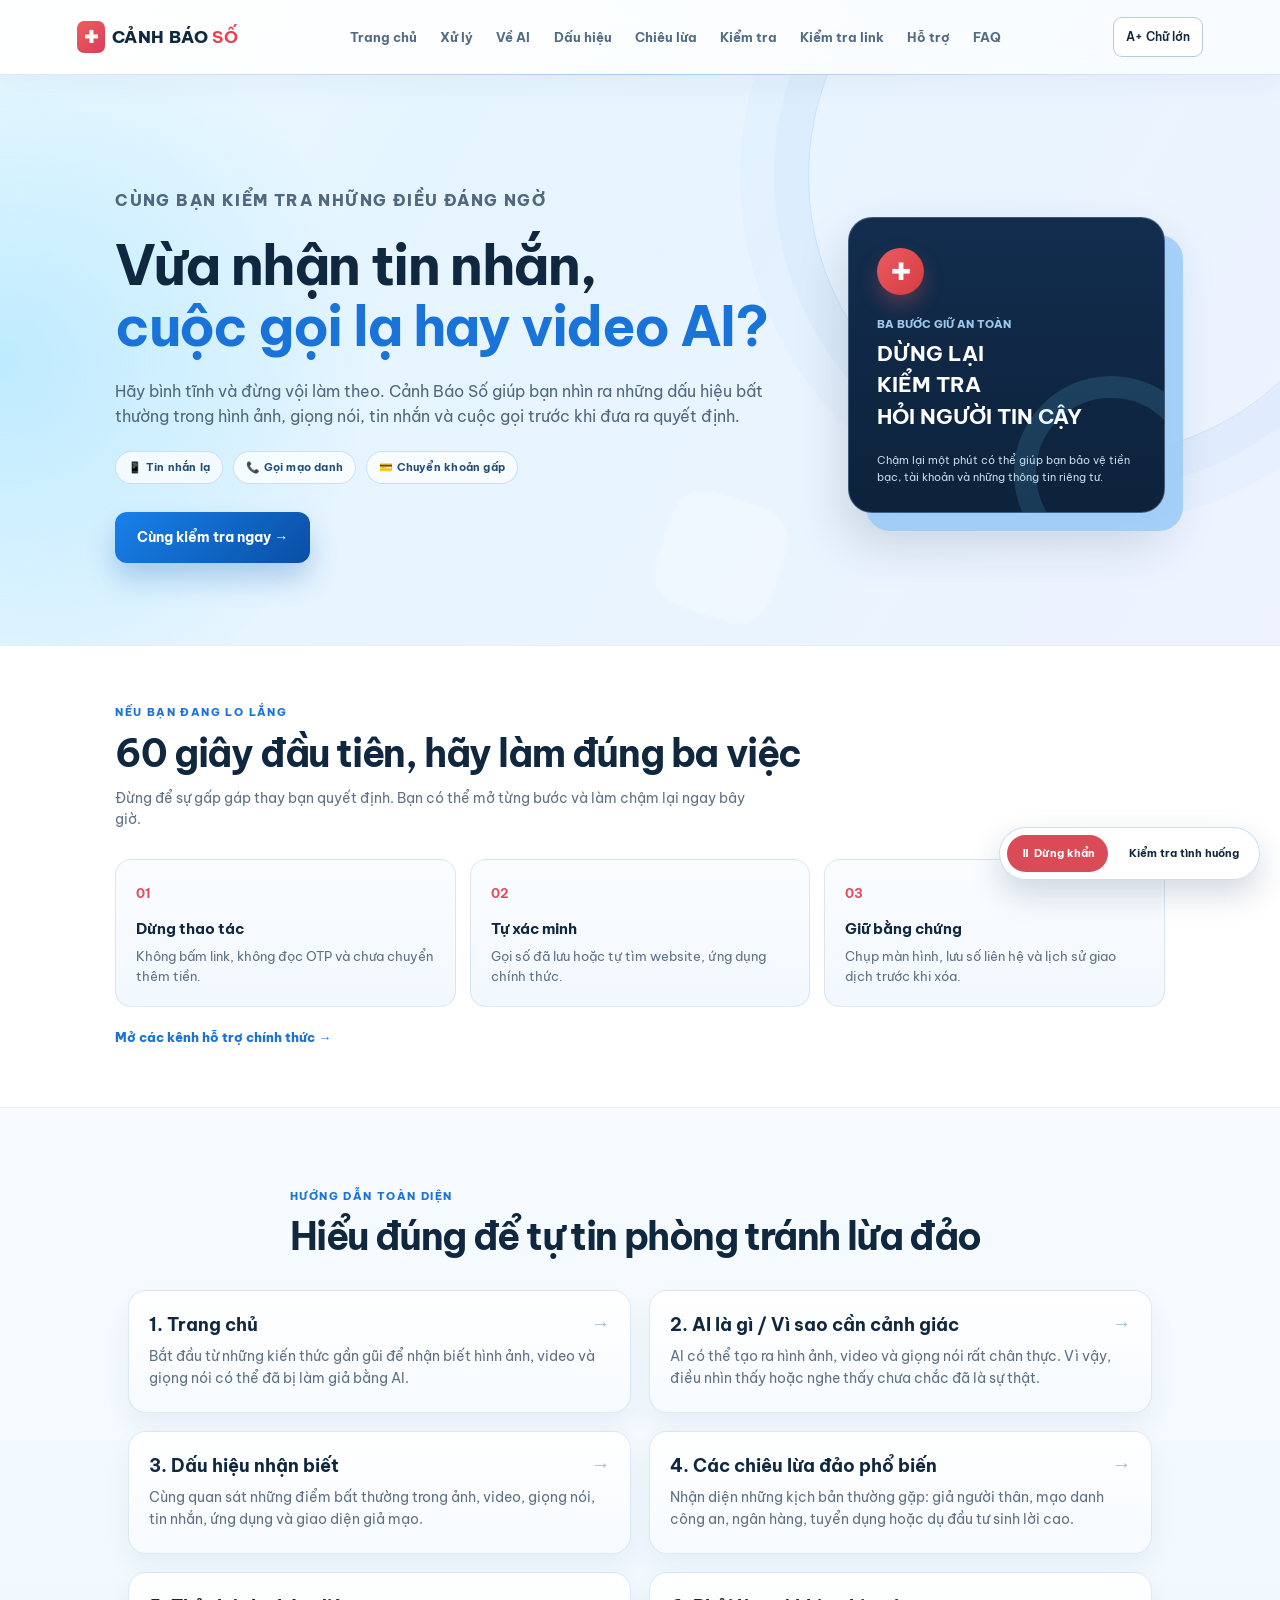
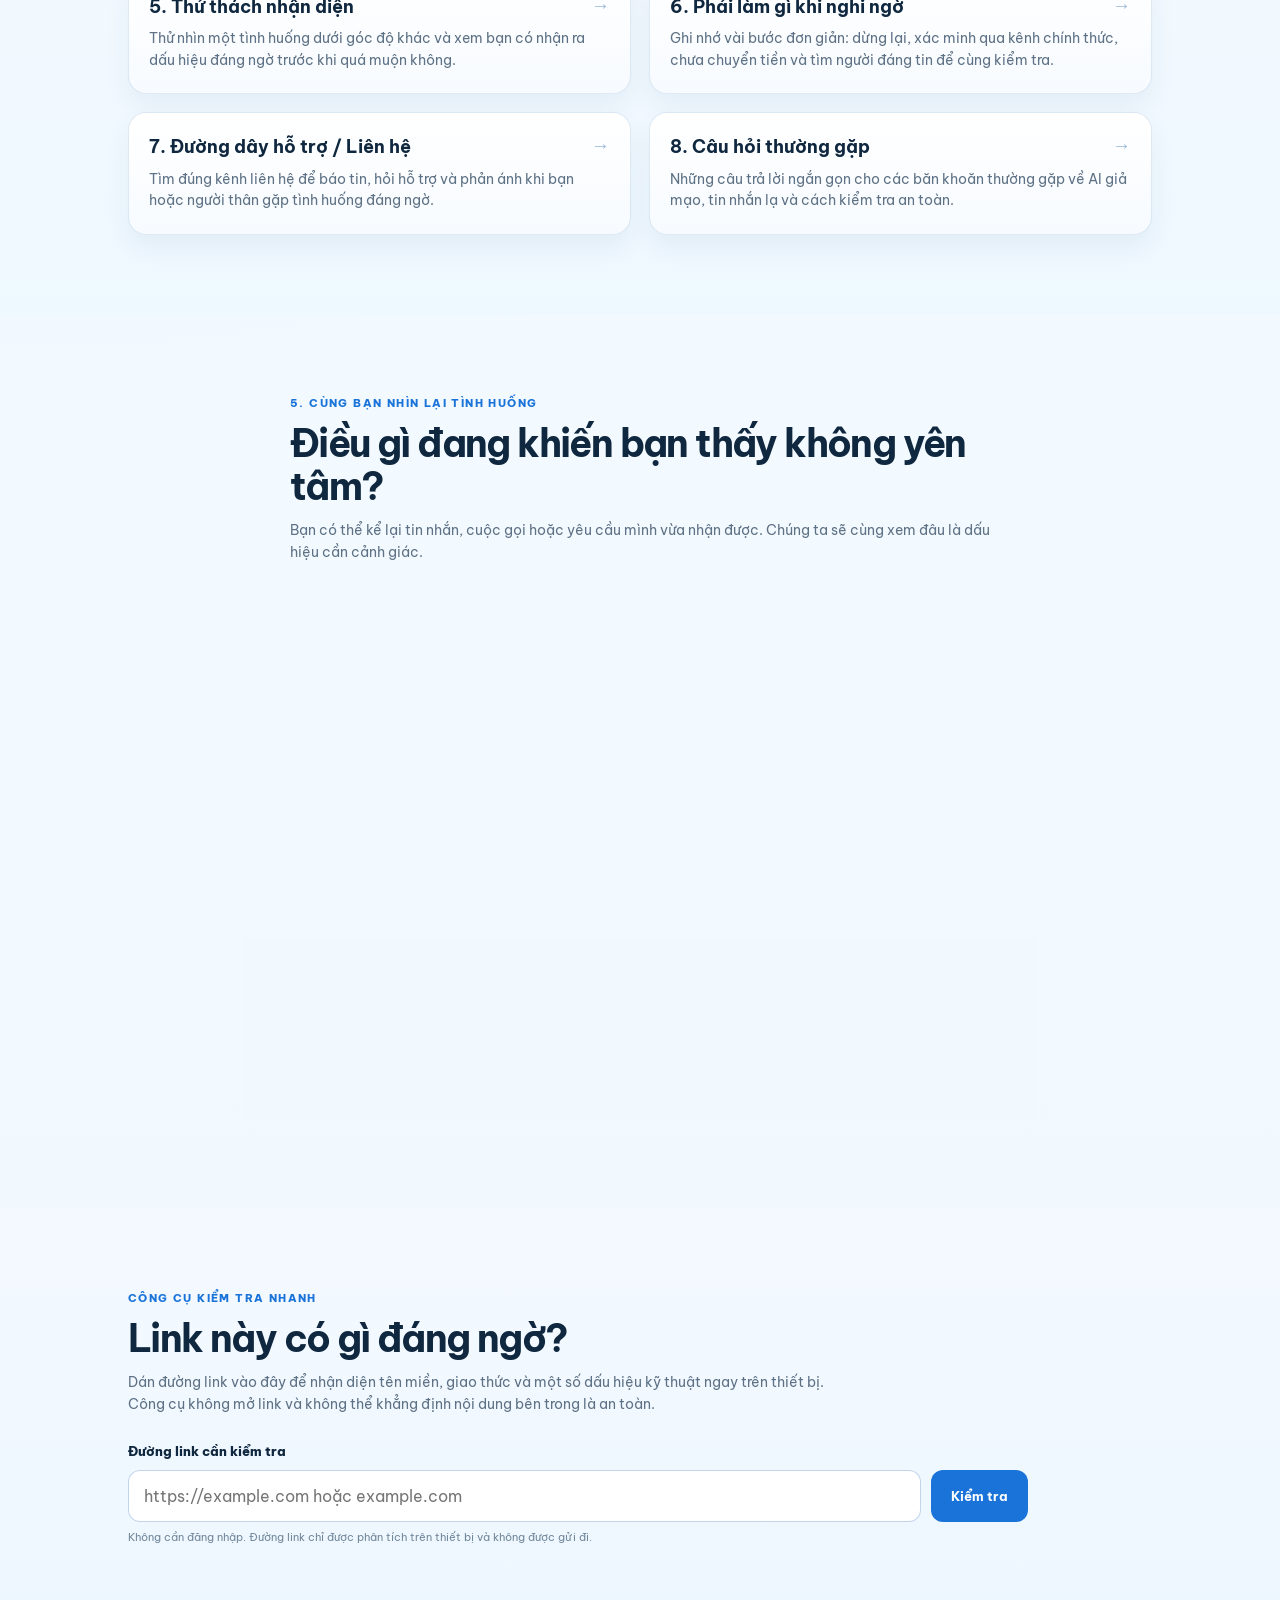
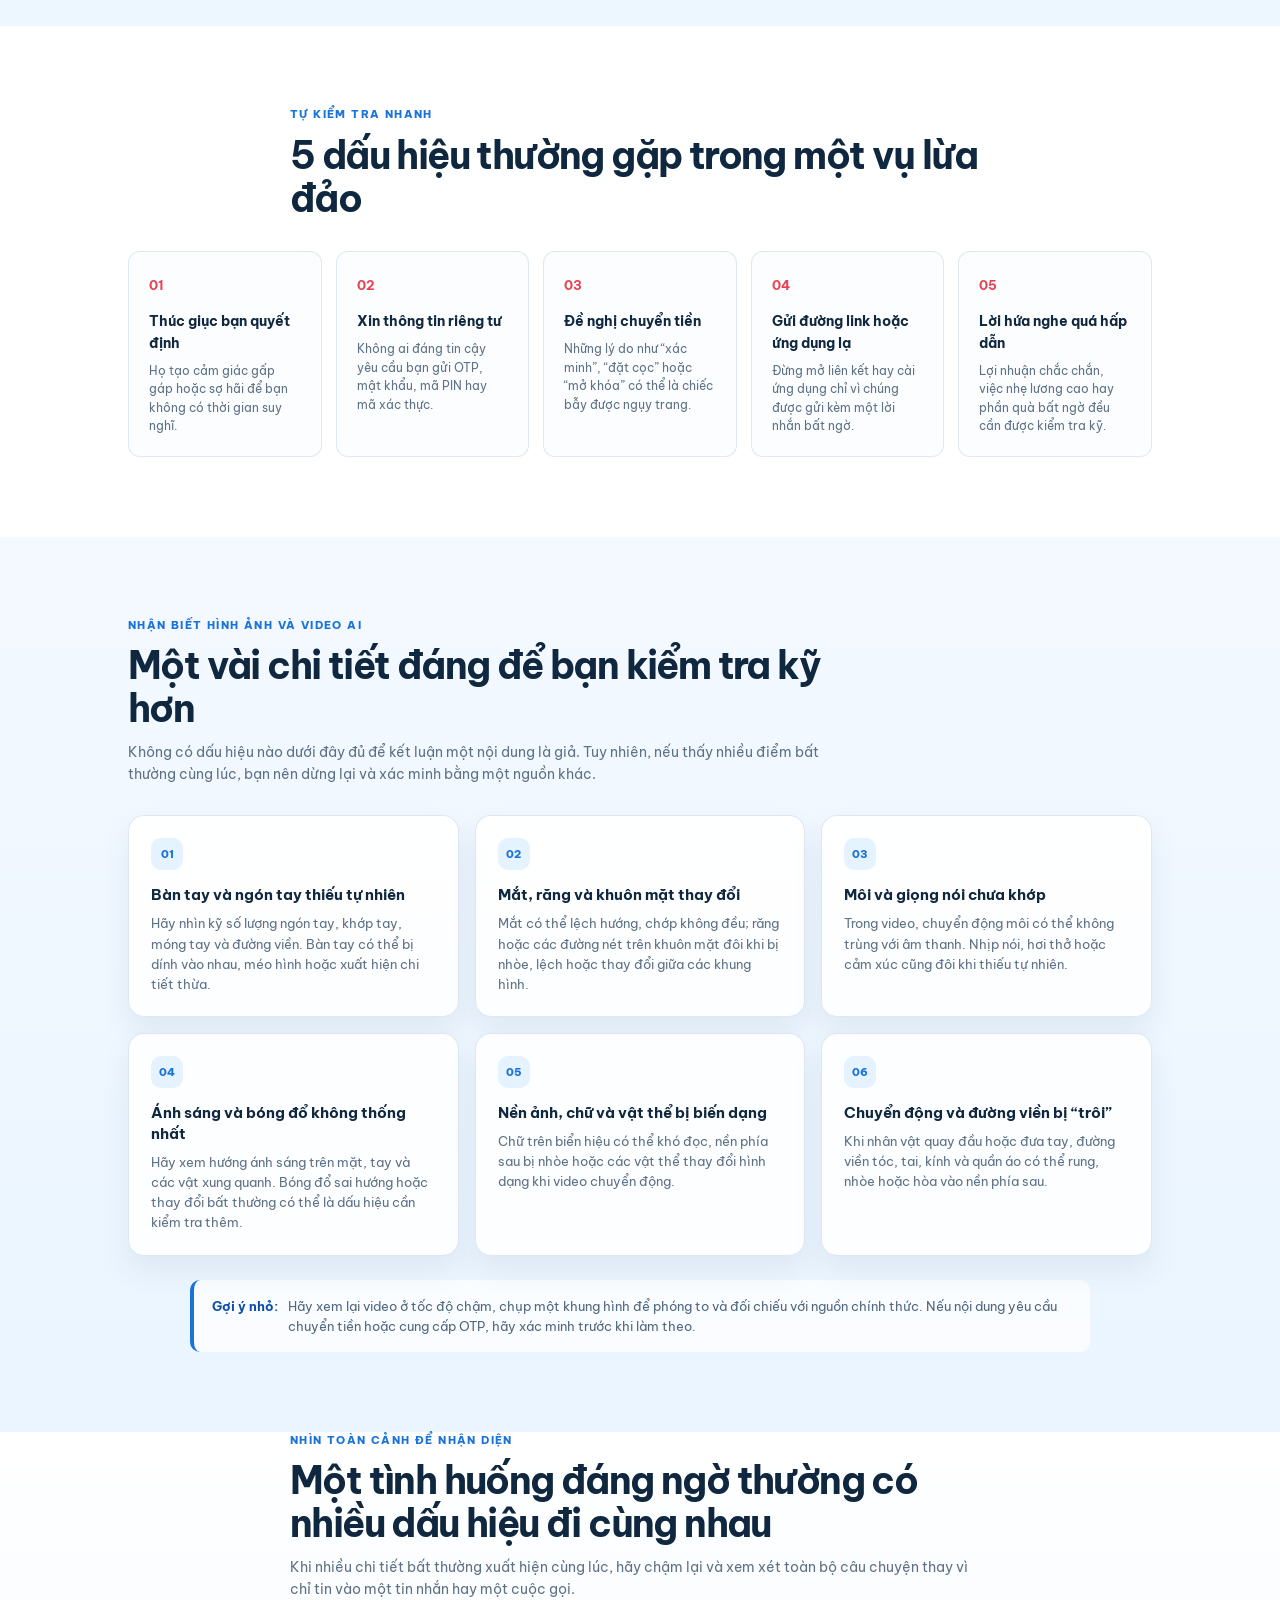
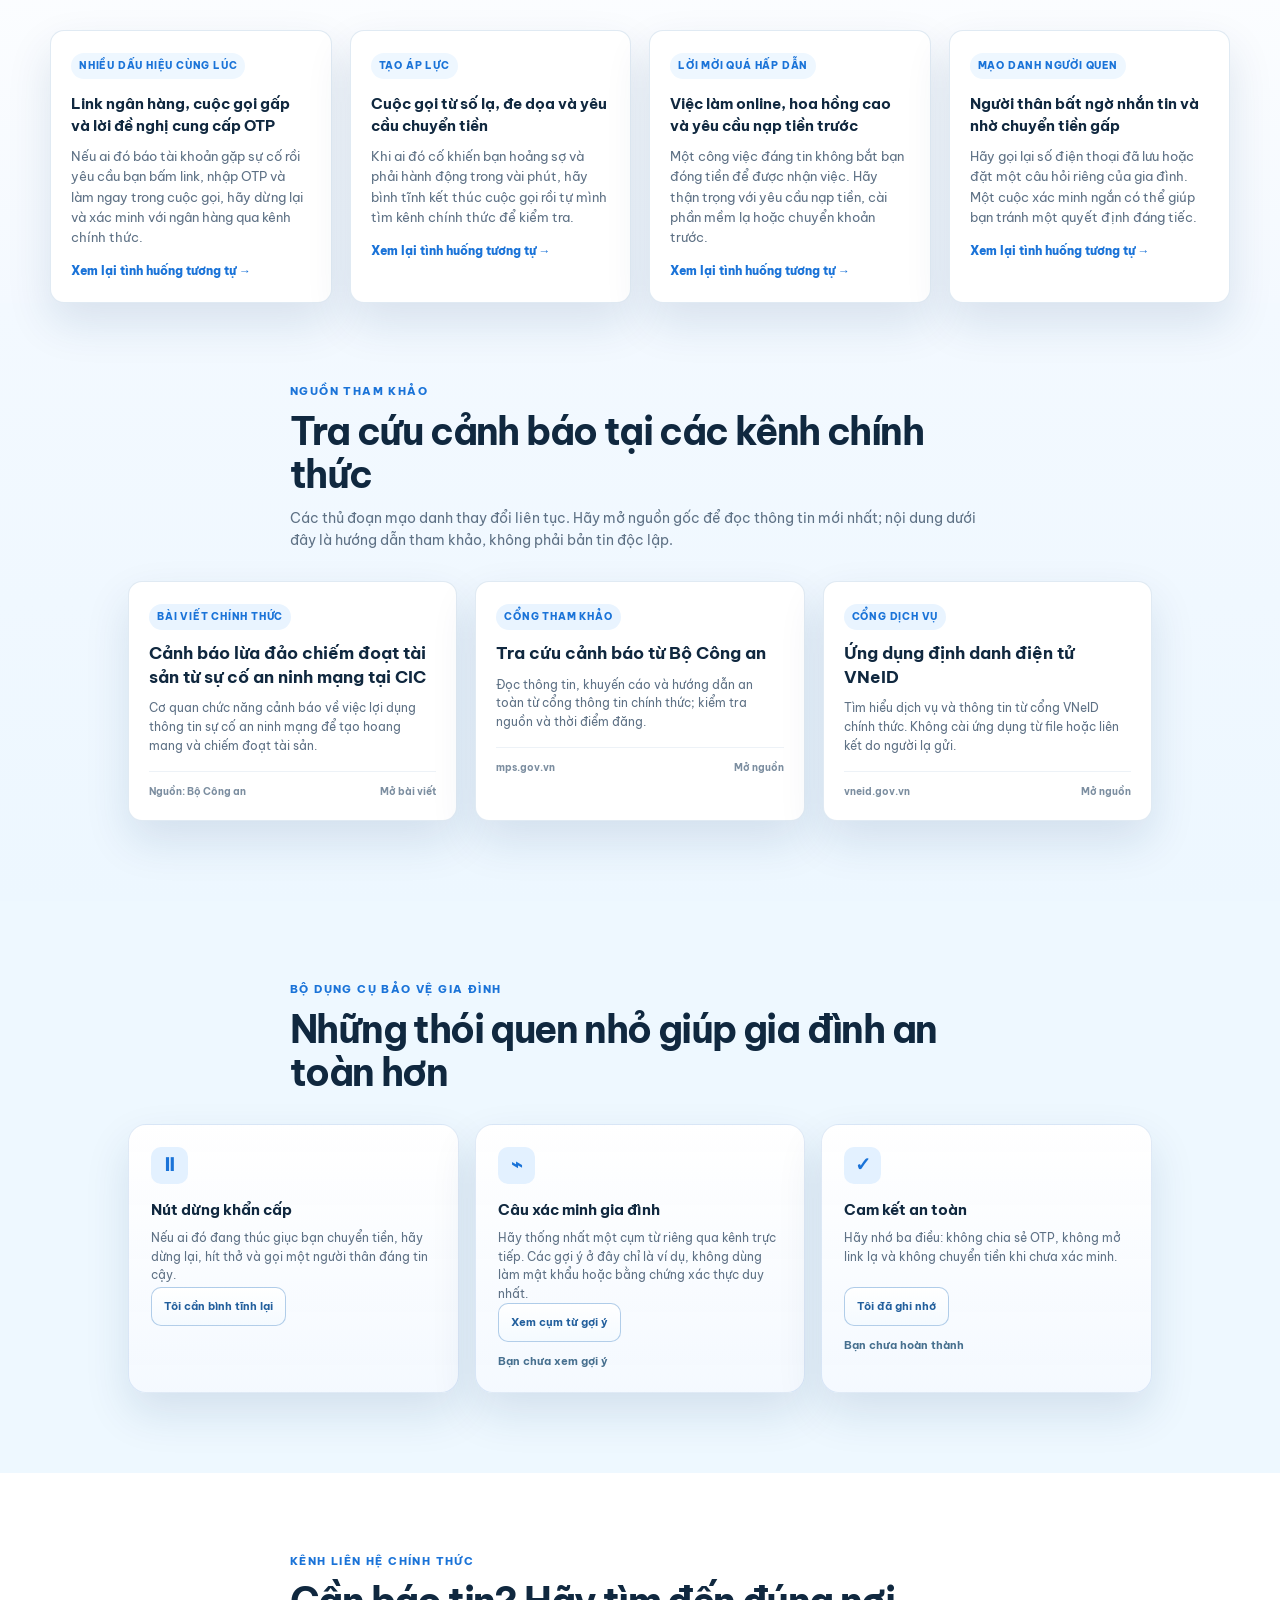
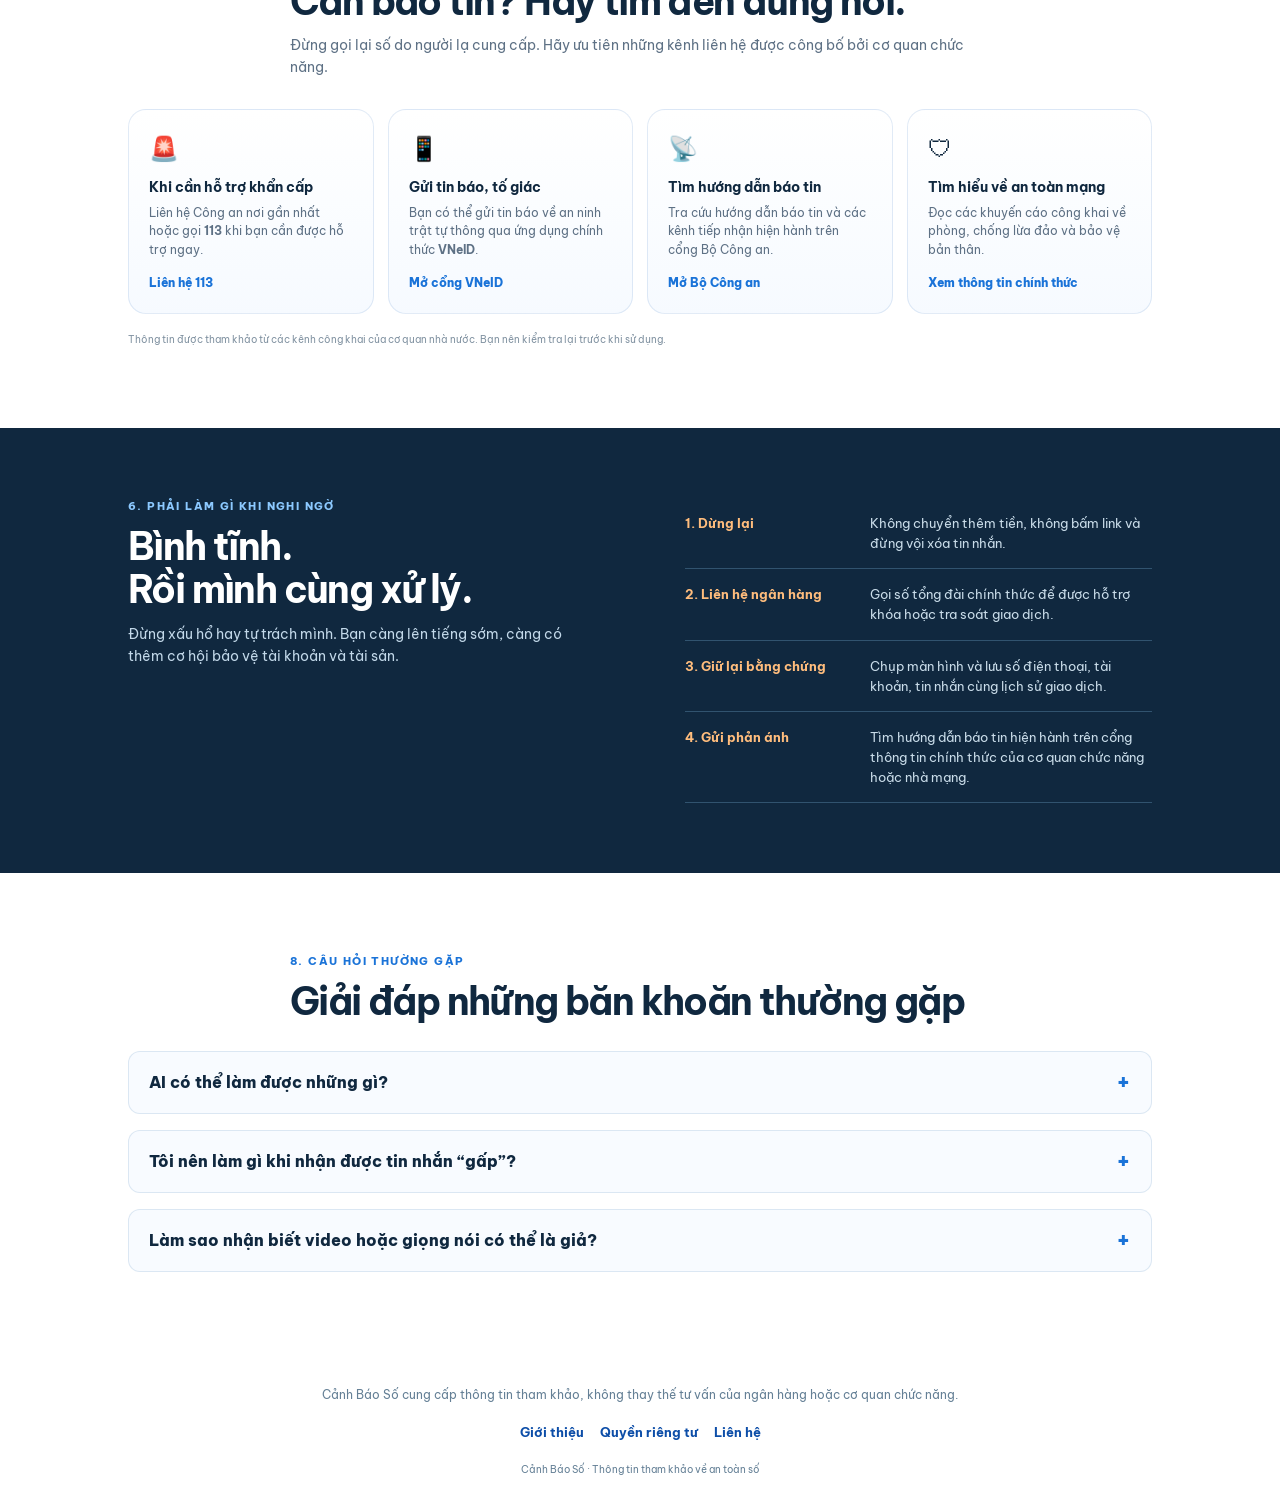
==== commit e078ccba: "Cập nhật giao diện và cấu hình deploy GitHub Pages" ====
--- a/index.html
+++ b/index.html
@@ -42,6 +42,11 @@
         <p class="eyebrow">CÙNG BẠN KIỂM TRA NHỮNG ĐIỀU ĐÁNG NGỜ</p>
         <h1>Vừa nhận tin nhắn,<br><em>cuộc gọi lạ hay video AI?</em></h1>
         <p>Hãy bình tĩnh và đừng vội làm theo. Cảnh Báo Số giúp bạn nhìn ra những dấu hiệu bất thường trong hình ảnh, giọng nói, tin nhắn và cuộc gọi trước khi đưa ra quyết định.</p>
+        <div class="hero-badges" aria-label="Các vấn đề cần cảnh giác">
+          <span>📱 Tin nhắn lạ</span>
+          <span>📞 Gọi mạo danh</span>
+          <span>💳 Chuyển khoản gấp</span>
+        </div>
         <a href="#kham" class="primary">Cùng kiểm tra ngay →</a>
       </div>
 
--- a/style.css
+++ b/style.css
@@ -81,6 +81,7 @@
   z-index: 20;
   backdrop-filter: blur(14px);
   -webkit-backdrop-filter: blur(14px);
+  box-shadow: 0 10px 30px rgba(17, 42, 71, 0.04);
 }
 
 header::after {
@@ -126,6 +127,7 @@
   font-size: 13px;
   font-weight: 700;
   position: relative;
+  padding: 6px 0;
 }
 
 nav a::after {
@@ -235,7 +237,27 @@
   max-width: 650px;
   color: #50677e;
   font-size: 16px;
-  margin: 21px 0 29px;
+  margin: 21px 0 22px;
+}
+
+.hero-badges {
+  display: flex;
+  flex-wrap: wrap;
+  gap: 10px;
+  margin: 0 0 28px;
+}
+
+.hero-badges span {
+  display: inline-flex;
+  align-items: center;
+  padding: 7px 12px;
+  border-radius: 999px;
+  background: rgba(255, 255, 255, 0.72);
+  border: 1px solid rgba(121, 172, 221, 0.35);
+  color: #234c76;
+  font-size: 11px;
+  font-weight: 700;
+  letter-spacing: 0.02em;
 }
 
 .primary, .diagnose {
@@ -353,12 +375,12 @@
   display: block;
   padding: 22px 20px;
   border: 1px solid var(--line);
-  border-radius: 14px;
-  background: #fff;
-  box-shadow: var(--shadow);
+  border-radius: 18px;
+  background: linear-gradient(180deg, #ffffff 0%, #f7fbff 100%);
+  box-shadow: 0 12px 26px rgba(20, 58, 105, 0.06);
   color: inherit;
   text-decoration: none;
-  transition: transform var(--transition), border-color var(--transition), box-shadow var(--transition);
+  transition: transform var(--transition), border-color var(--transition), box-shadow var(--transition), background var(--transition);
   position: relative;
   overflow: hidden;
 }
@@ -657,8 +679,20 @@
   padding: 33px;
   background: linear-gradient(180deg, rgba(255,255,255,0.98), rgba(248,252,255,0.98));
   border: 1px solid rgba(240, 146, 154, 0.4);
-  border-radius: 22px;
+  border-radius: 26px;
   box-shadow: 0 18px 34px rgba(18, 48, 84, 0.12);
+  position: relative;
+  overflow: hidden;
+}
+
+.result::before {
+  content: "";
+  position: absolute;
+  inset: 0 auto auto 0;
+  width: 180px;
+  height: 180px;
+  background: radial-gradient(circle at center, rgba(255, 180, 180, 0.18), transparent 65%);
+  pointer-events: none;
 }
 
 .result-head {
@@ -1506,6 +1540,10 @@
     gap: 35px;
   }
 
+  .hero-badges {
+    margin-bottom: 20px;
+  }
+
   .program,
   .clinic,
   .signs,
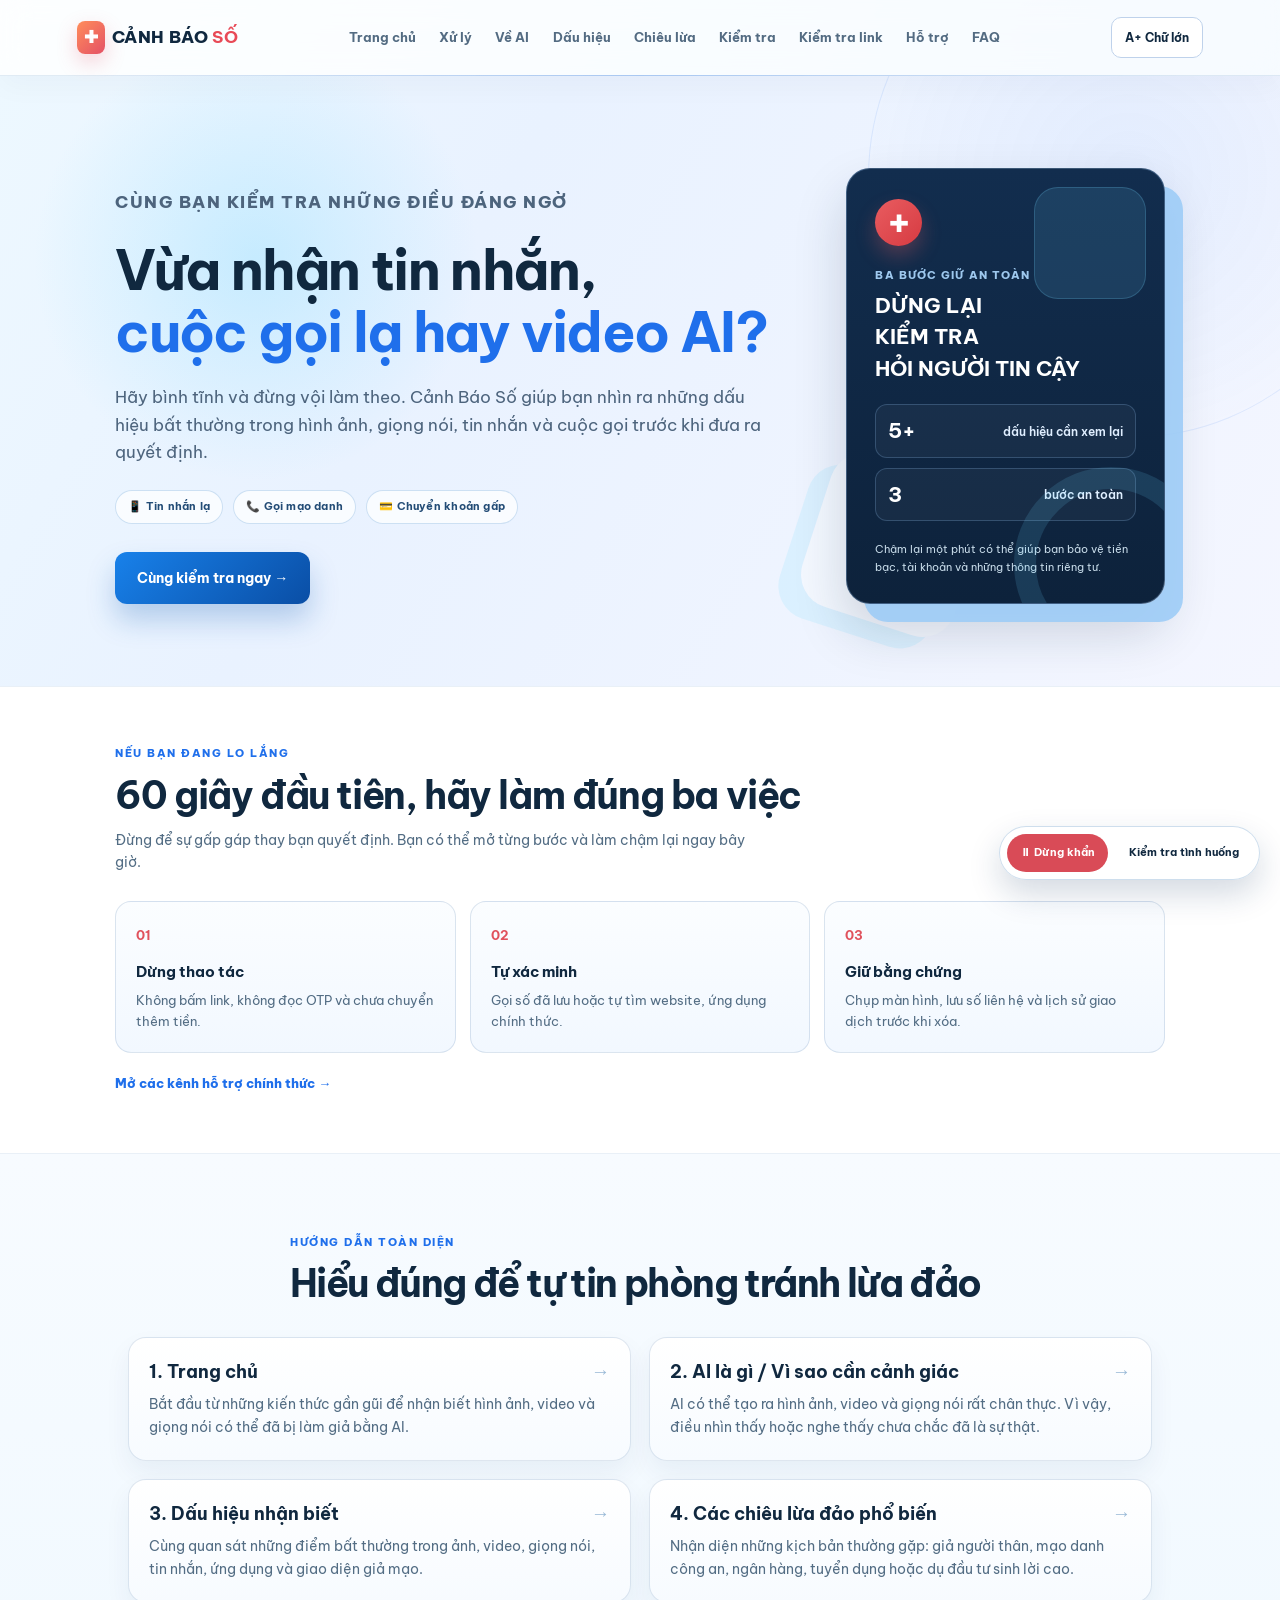
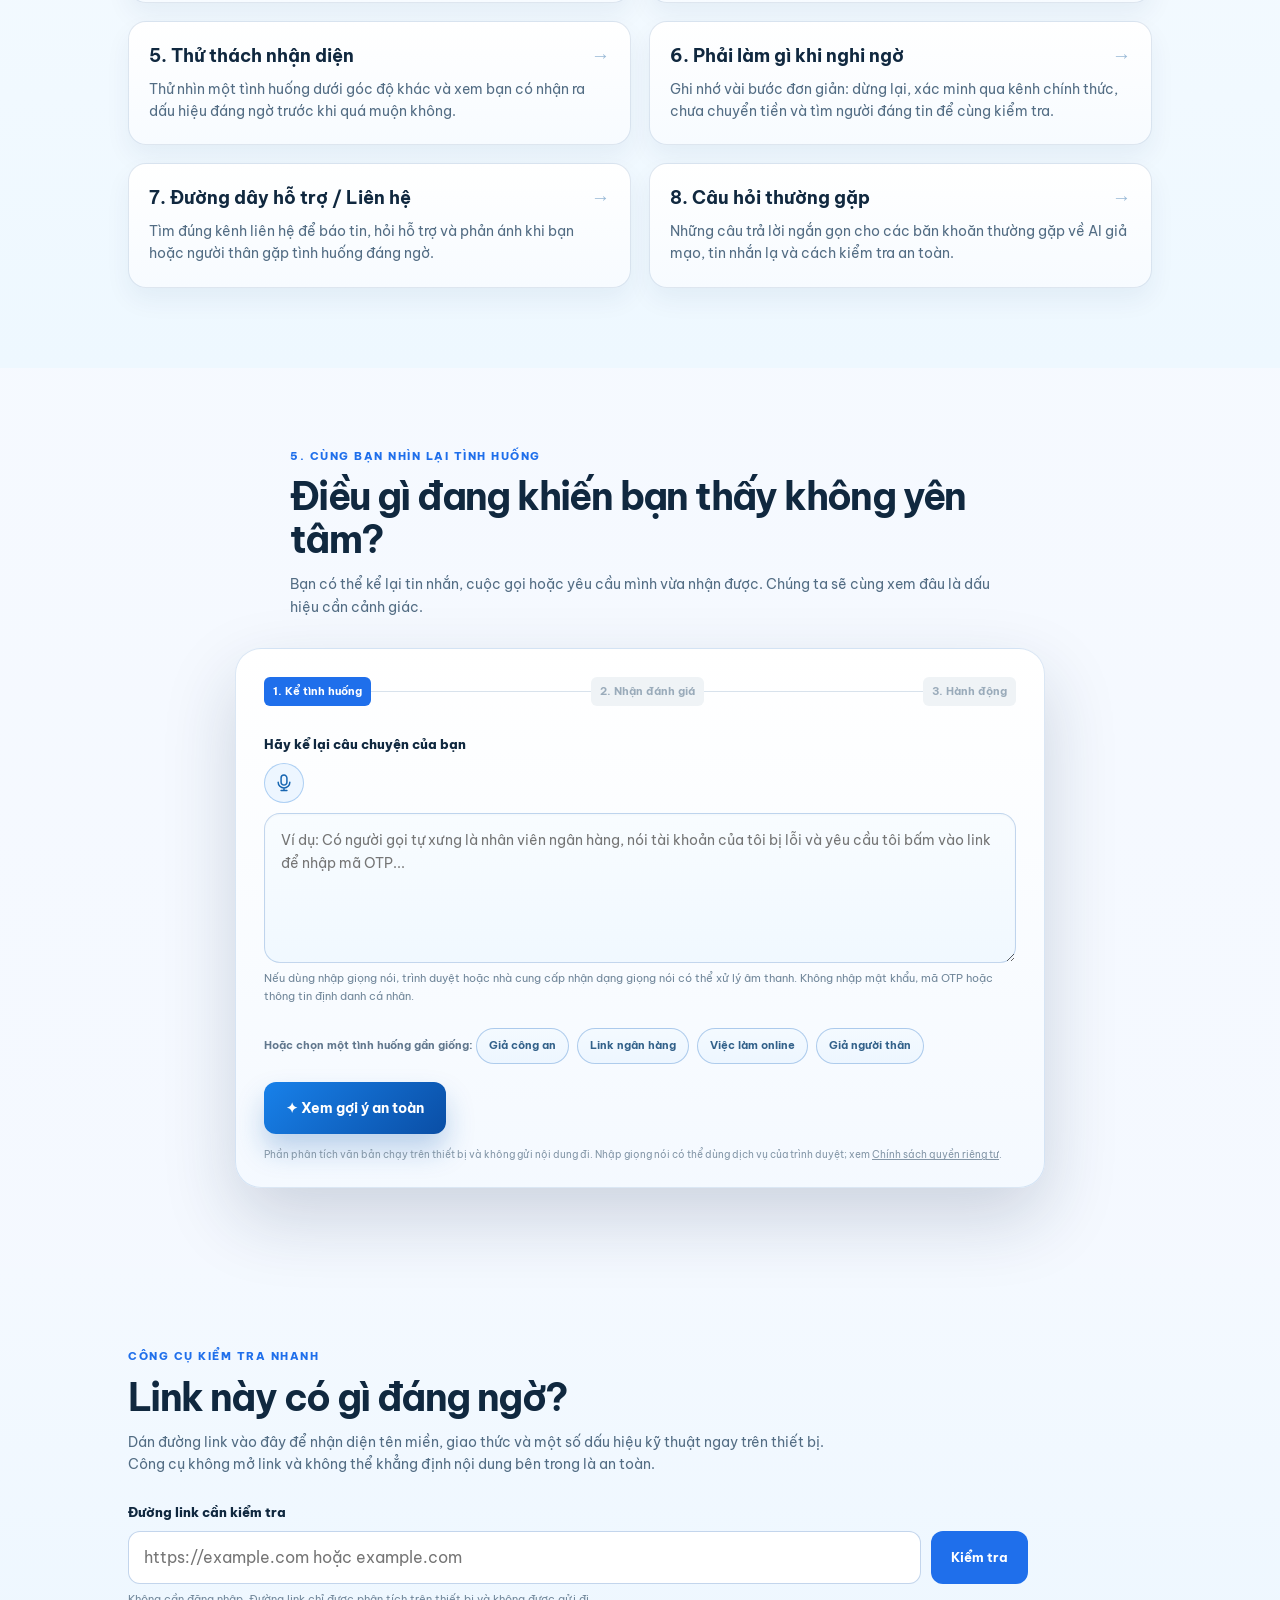
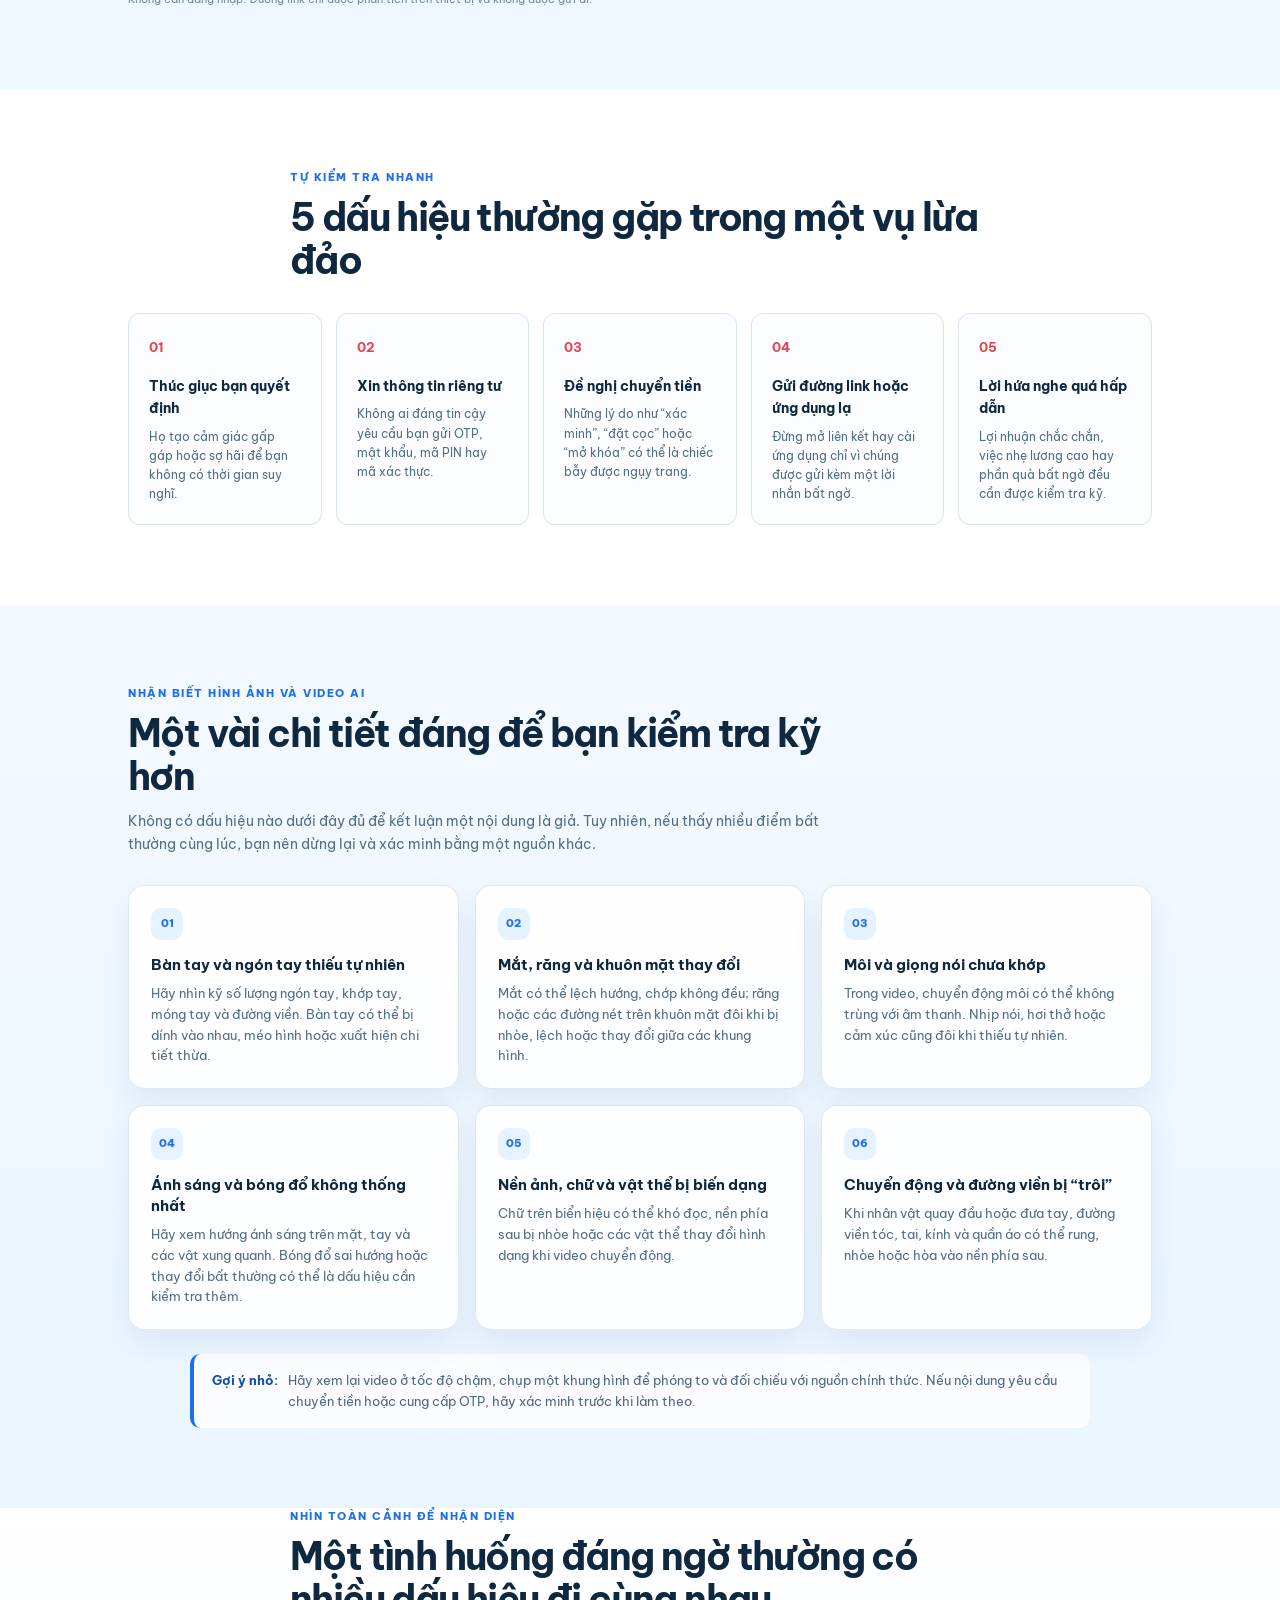
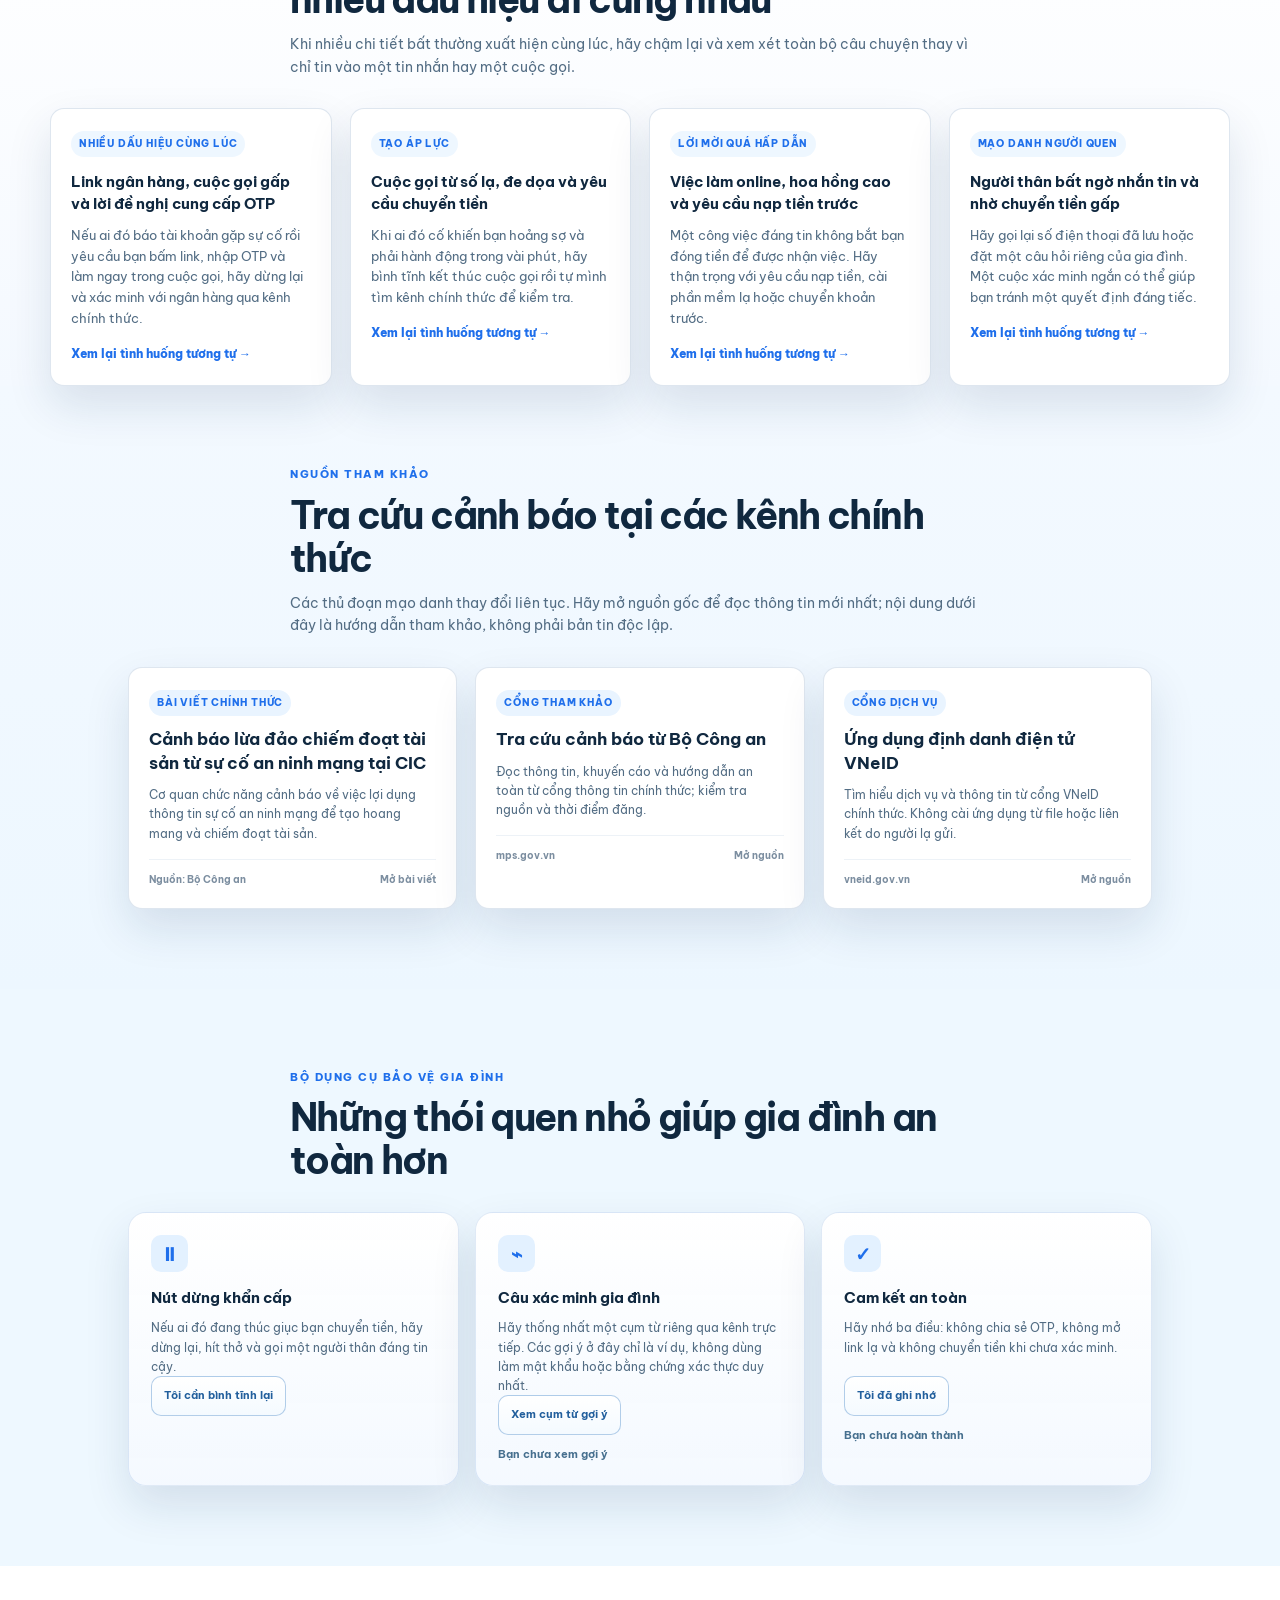
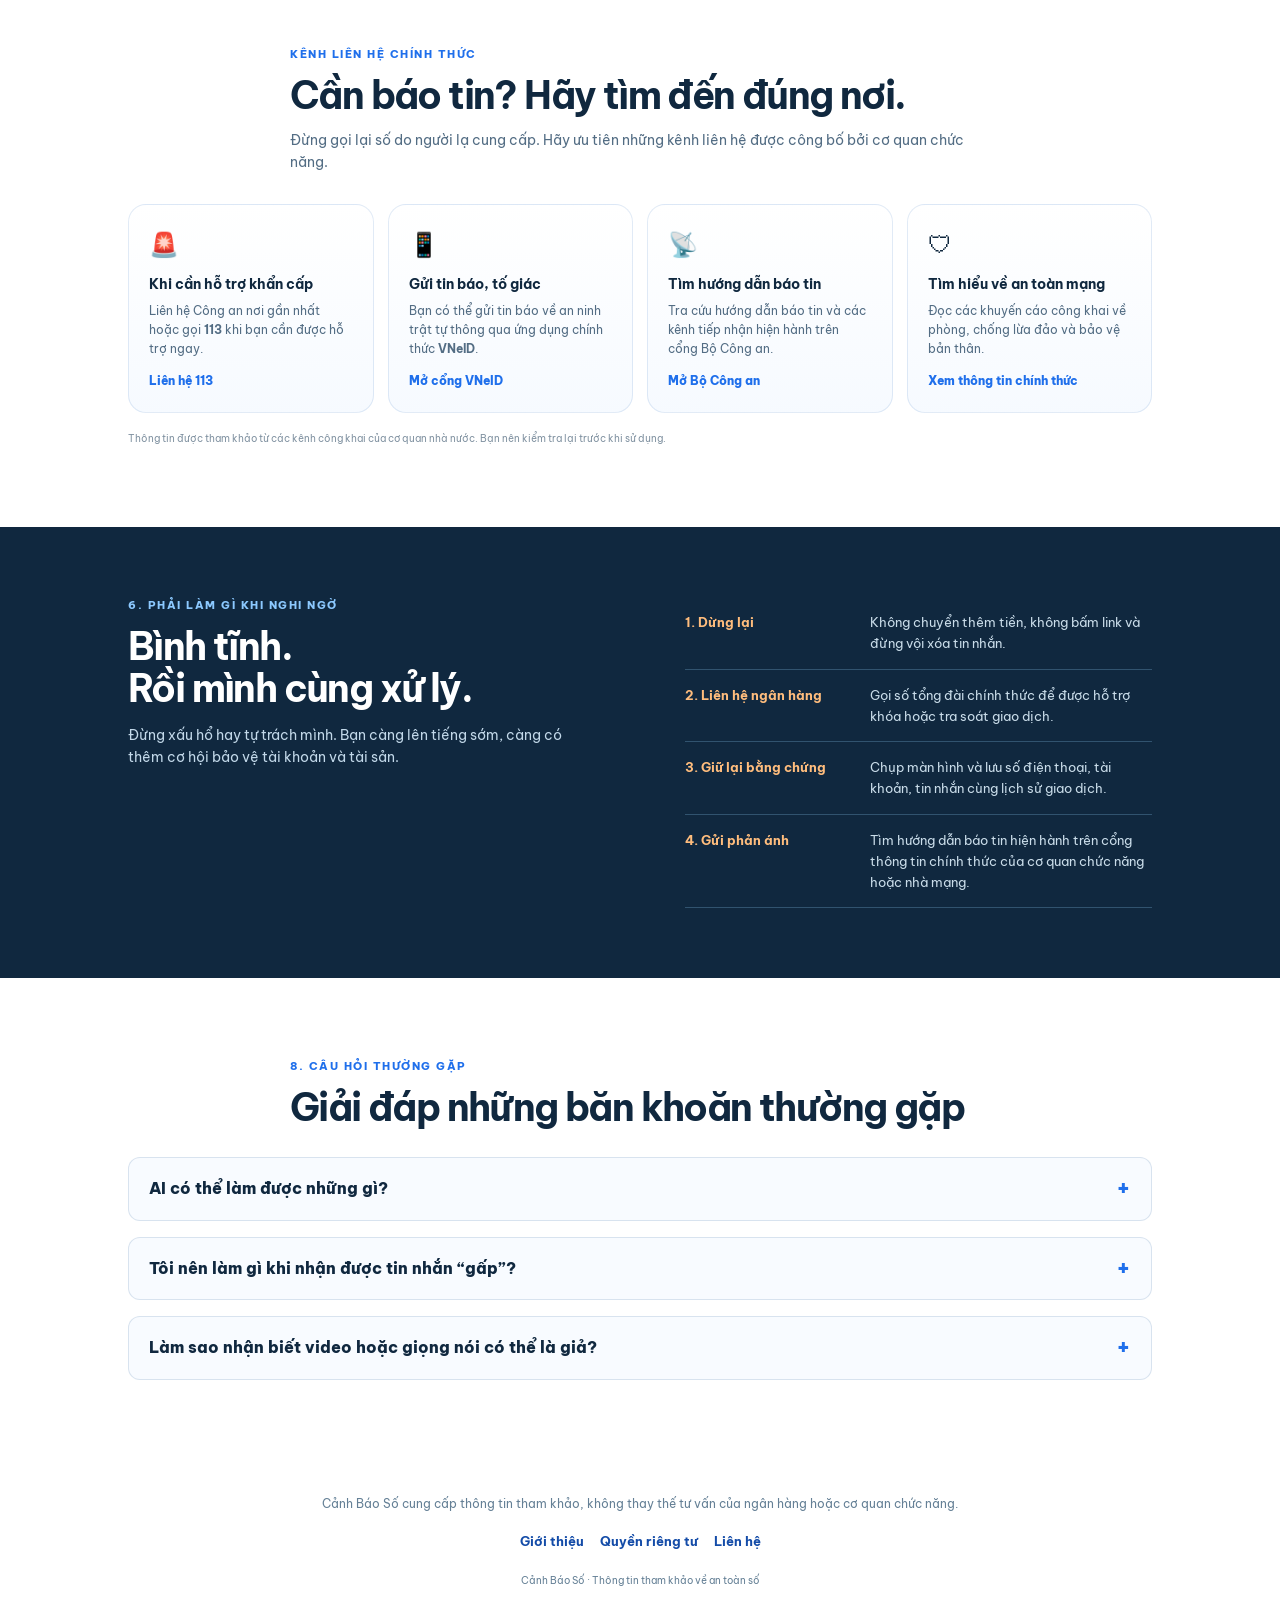
==== commit e01a1543: "Polish landing page hero details" ====
--- a/index.html
+++ b/index.html
@@ -54,6 +54,10 @@
         <span class="cross">✚</span>
         <p>BA BƯỚC GIỮ AN TOÀN</p>
         <strong>DỪNG LẠI<br>KIỂM TRA<br>HỎI NGƯỜI TIN CẬY</strong>
+        <div class="hero-stats" aria-label="Thông tin nhanh về cảnh báo số">
+          <span><strong>5+</strong> dấu hiệu cần xem lại</span>
+          <span><strong>3</strong> bước an toàn</span>
+        </div>
         <small>Chậm lại một phút có thể giúp bạn bảo vệ tiền bạc, tài khoản và những thông tin riêng tư.</small>
       </aside>
     </section>
--- a/style.css
+++ b/style.css
@@ -1,18 +1,21 @@
 ﻿:root {
   --ink: #10283f;
-  --blue: #1a73d8;
-  --blue-strong: #0d4ea8;
-  --cyan: #6dd4ff;
-  --pale: #ebf6ff;
-  --line: rgba(116, 160, 202, 0.22);
-  --muted: #5e7185;
-  --red: #e14f5d;
-  --bg: #eef6ff;
+  --ink-soft: #334d67;
+  --blue: #1f6feb;
+  --blue-strong: #144ca8;
+  --blue-deep: #0d2341;
+  --cyan: #72d6ff;
+  --pale: #edf6ff;
+  --line: rgba(76, 118, 164, 0.18);
+  --muted: #536d84;
+  --red: #e0525d;
+  --red-soft: #fff2f2;
+  --bg: #f4f8ff;
   --white: #ffffff;
-  --shadow: 0 20px 45px rgba(20, 58, 105, 0.12);
-  --shadow-lg: 0 26px 65px rgba(18, 52, 94, 0.15);
-  --radius: 22px;
-  --radius-sm: 12px;
+  --shadow: 0 20px 45px rgba(15, 46, 90, 0.12);
+  --shadow-lg: 0 30px 72px rgba(20, 47, 80, 0.18);
+  --radius: 24px;
+  --radius-sm: 14px;
   --transition: 0.25s ease;
   font-family: "Be Vietnam Pro", Arial, sans-serif;
 }
@@ -24,10 +27,10 @@
   margin: 0;
   color: var(--ink);
   background:
-    radial-gradient(circle at top left, rgba(109, 212, 255, 0.30), transparent 25%),
-    radial-gradient(circle at top right, rgba(26, 115, 216, 0.18), transparent 20%),
-    linear-gradient(180deg, #f4fbff 0%, #edf6ff 100%);
-  line-height: 1.55;
+    radial-gradient(circle at top left, rgba(114, 214, 255, 0.38), transparent 24%),
+    radial-gradient(circle at top right, rgba(31, 111, 235, 0.18), transparent 22%),
+    linear-gradient(180deg, #f8fbff 0%, #eef4ff 100%);
+  line-height: 1.6;
   font-size: 16px;
   position: relative;
 }
@@ -36,10 +39,15 @@
   position: fixed;
   inset: 0;
   pointer-events: none;
-  background: linear-gradient(135deg, rgba(255,255,255,0.9), rgba(255,255,255,0));
+  background: linear-gradient(135deg, rgba(255,255,255,0.82), rgba(255,255,255,0));
   z-index: -1;
 }
 body.large { font-size: 18px; }
+
+img {
+  max-width: 100%;
+  display: block;
+}
 
 a { color: inherit; }
 button, input, textarea { font: inherit; }
@@ -69,19 +77,19 @@
 :focus-visible { outline: 3px solid #ff9c54; outline-offset: 3px; }
 
 header {
-  height: 75px;
+  height: 76px;
   padding: 0 max(6vw, 28px);
   display: flex;
   align-items: center;
   justify-content: space-between;
-  background: rgba(255, 255, 255, 0.82);
-  border-bottom: 1px solid rgba(164, 194, 221, 0.36);
+  background: rgba(255, 255, 255, 0.78);
+  border-bottom: 1px solid rgba(164, 194, 221, 0.32);
   position: sticky;
   top: 0;
   z-index: 20;
   backdrop-filter: blur(14px);
   -webkit-backdrop-filter: blur(14px);
-  box-shadow: 0 10px 30px rgba(17, 42, 71, 0.04);
+  box-shadow: 0 10px 30px rgba(17, 42, 71, 0.03);
 }
 
 header::after {
@@ -91,7 +99,7 @@
   bottom: -1px;
   left: 6vw;
   height: 1px;
-  background: linear-gradient(90deg, transparent, rgba(26, 115, 216, 0.28), transparent);
+  background: linear-gradient(90deg, transparent, rgba(31, 111, 235, 0.28), transparent);
 }
 
 .brand {
@@ -104,16 +112,17 @@
 
 .brand i {
   font-style: normal;
-  background: linear-gradient(135deg, #ee5f5b 0%, #d93d5d 100%);
+  background: linear-gradient(135deg, #ff8d5a 0%, #e45166 100%);
   color: #fff;
   padding: 3px 7px;
-  border-radius: 7px;
+  border-radius: 8px;
   margin-right: 7px;
   display: inline-grid;
   place-items: center;
-}
-
-.brand b { color: #e9414f; }
+  box-shadow: 0 8px 20px rgba(228, 81, 102, 0.25);
+}
+
+.brand b { color: #e84a57; }
 
 nav {
   display: flex;
@@ -150,14 +159,14 @@
 }
 
 .font {
-  border: 1px solid #b7cbe0;
+  border: 1px solid #bfd2eb;
   background: #fff;
-  border-radius: 9px;
-  padding: 10px 12px;
+  border-radius: 10px;
+  padding: 10px 13px;
   color: var(--ink);
   font: inherit;
   font-size: 12px;
-  font-weight: 600;
+  font-weight: 700;
   cursor: pointer;
   transition: var(--transition);
 }
@@ -170,11 +179,11 @@
   padding: 92px max(9vw, 30px) 82px;
   display: grid;
   grid-template-columns: 1.35fr .65fr;
-  gap: 75px;
+  gap: 70px;
   align-items: center;
   background:
-    radial-gradient(circle at left center, rgba(109, 212, 255, 0.35), transparent 28%),
-    linear-gradient(120deg, #edf9ff 0%, #e5f5ff 28%, #eef3ff 100%);
+    radial-gradient(circle at 20% 30%, rgba(114, 214, 255, 0.3), transparent 20%),
+    linear-gradient(120deg, #edf8ff 0%, #e9f2ff 35%, #f4f6ff 100%);
   position: relative;
   overflow: hidden;
 }
@@ -182,29 +191,27 @@
 .hero::before {
   content: "";
   position: absolute;
-  top: -180px;
-  right: -90px;
-  width: 560px;
-  height: 560px;
-  border: 1px solid rgba(26, 115, 216, 0.14);
+  top: -160px;
+  right: -110px;
+  width: 520px;
+  height: 520px;
   border-radius: 50%;
-  box-shadow:
-    0 0 0 34px rgba(26, 115, 216, 0.035),
-    0 0 0 68px rgba(26, 115, 216, 0.025);
+  background: radial-gradient(circle, rgba(31, 111, 235, 0.06), rgba(31, 111, 235, 0.01) 60%, transparent 72%);
+  border: 1px solid rgba(31, 111, 235, 0.1);
   pointer-events: none;
 }
 
 .hero::after {
   content: "";
   position: absolute;
-  right: 39%;
-  bottom: 28px;
-  width: 120px;
-  height: 120px;
+  right: 24%;
+  bottom: 10%;
+  width: 160px;
+  height: 160px;
   border-radius: 34px;
-  background: rgba(255, 255, 255, 0.28);
+  background: rgba(255,255,255,0.3);
   transform: rotate(18deg);
-  filter: blur(1px);
+  box-shadow: -18px 18px 0 rgba(114, 214, 255, 0.16);
   pointer-events: none;
 }
 
@@ -215,7 +222,7 @@
   color: var(--blue);
   font-size: 11px;
   font-weight: 800;
-  letter-spacing: 1.4px;
+  letter-spacing: 1.5px;
 }
 
 .hero h1, .heading h2, .help h2, .result h2 {
@@ -234,10 +241,1169 @@
 }
 
 .hero > div > p {
+  max-width: 660px;
+  color: #4d647d;
+  font-size: 17px;
+  margin: 21px 0 24px;
+}
+
+.hero-badges {
+  display: flex;
+  flex-wrap: wrap;
+  gap: 10px;
+  margin: 0 0 30px;
+}
+
+.hero-badges span {
+  display: inline-flex;
+  align-items: center;
+  padding: 8px 12px;
+  border-radius: 999px;
+  background: rgba(255,255,255,0.8);
+  border: 1px solid rgba(132, 174, 226, 0.4);
+  color: #234d76;
+  font-size: 11px;
+  font-weight: 700;
+  letter-spacing: 0.02em;
+}
+
+.primary, .diagnose {
+  display: inline-block;
+  border: 0;
+  border-radius: 14px;
+  padding: 15px 23px;
+  background: linear-gradient(135deg, #1b72ec 0%, #0f4ea8 100%);
+  box-shadow: 0 18px 30px rgba(28, 95, 188, 0.28);
+  color: #fff;
+  text-decoration: none;
+  font: inherit;
+  font-size: 14px;
+  font-weight: 700;
+  cursor: pointer;
+  transition: transform var(--transition), box-shadow var(--transition), filter var(--transition);
+}
+
+.primary:hover, .diagnose:hover {
+  transform: translateY(-2px);
+  box-shadow: 0 20px 32px rgba(28, 95, 188, 0.34);
+  filter: brightness(1.02);
+}
+
+.hero aside {
+  padding: 30px 28px 26px;
+  border-radius: 28px;
+  background: linear-gradient(180deg, #0f2441 0%, #0a1d34 100%);
+  color: #fff;
+  box-shadow: 20px 16px 0 rgba(114, 214, 255, 0.22), 0 28px 56px rgba(17, 39, 63, 0.22);
+  position: relative;
+  border: 1px solid rgba(154, 200, 245, 0.2);
+  overflow: hidden;
+}
+
+.hero aside::before {
+  content: "";
+  position: absolute;
+  inset: 18px 18px auto auto;
+  width: 110px;
+  height: 110px;
+  border-radius: 24px;
+  background: rgba(114, 214, 255, 0.12);
+  border: 1px solid rgba(114, 214, 255, 0.2);
+}
+
+.hero aside::after {
+  content: "";
+  position: absolute;
+  right: -44px;
+  bottom: -58px;
+  width: 150px;
+  height: 150px;
+  border: 22px solid rgba(114, 214, 255, 0.12);
+  border-radius: 50%;
+  pointer-events: none;
+}
+
+.cross {
+  display: grid;
+  place-items: center;
+  width: 48px;
+  height: 48px;
+  border-radius: 50%;
+  background: linear-gradient(135deg, #ff8d5a 0%, #e45166 100%);
+  font-size: 24px;
+  box-shadow: 0 12px 24px rgba(228, 81, 102, 0.34);
+}
+
+.hero aside p {
+  margin: 22px 0 5px;
+  color: #a5c9ef;
+  font-size: 11px;
+  font-weight: 800;
+  letter-spacing: 0.1em;
+}
+
+.hero aside strong {
+  font-size: 21px;
+  line-height: 1.45;
+}
+
+.hero-stats {
+  display: grid;
+  gap: 10px;
+  margin-top: 20px;
+  margin-bottom: 18px;
+}
+
+.hero-stats span {
+  display: inline-flex;
+  align-items: center;
+  justify-content: space-between;
+  gap: 12px;
+  padding: 10px 12px;
+  border-radius: 12px;
+  border: 1px solid rgba(155, 206, 255, 0.22);
+  background: rgba(255, 255, 255, 0.04);
+  color: #dfeeff;
+  font-size: 12px;
+  font-weight: 600;
+}
+
+.hero-stats strong {
+  color: #fff;
+  font-size: 18px;
+}
+
+.hero aside small {
+  display: block;
+  margin-top: 10px;
+  color: #c4d9f2;
+  font-size: 12px;
+}
+
+.program,
+.clinic,
+.now,
+.link-check,
+.signs,
+.news,
+.tools,
+.official,
+.faq {
+  padding: 80px max(10vw, 30px);
+}
+
+.program > *,
+.clinic > *,
+.signs > *,
+.scenarios > *,
+.news > *,
+.tools > *,
+.official > *,
+.faq > * {
+  width: min(1180px, 100%);
+  margin-left: auto;
+  margin-right: auto;
+}
+
+.program {
+  background: linear-gradient(180deg, #f9fbff 0%, #eef7ff 100%);
+}
+
+.program-grid {
+  display: grid;
+  grid-template-columns: repeat(2, minmax(0, 1fr));
+  gap: 18px;
+  margin-top: 32px;
+}
+
+.program-item {
+  display: block;
+  padding: 22px 20px;
+  border: 1px solid var(--line);
+  border-radius: 18px;
+  background: linear-gradient(180deg, #ffffff 0%, #f7fbff 100%);
+  box-shadow: 0 12px 26px rgba(20, 58, 105, 0.06);
+  color: inherit;
+  text-decoration: none;
+  transition: transform var(--transition), border-color var(--transition), box-shadow var(--transition), background var(--transition);
+  position: relative;
+  overflow: hidden;
+}
+
+.program-item::after {
+  content: "→";
+  position: absolute;
+  top: 18px;
+  right: 20px;
+  color: #9bbbd8;
+  font-size: 19px;
+  font-weight: 700;
+  transition: color var(--transition), transform var(--transition);
+}
+
+.program-item:hover,
+.program-item:focus-visible {
+  transform: translateY(-3px);
+  border-color: rgba(31, 111, 235, 0.5);
+  box-shadow: 0 18px 32px rgba(20, 118, 212, 0.13);
+}
+
+.program-item:hover::after,
+.program-item:focus-visible::after {
+  color: var(--blue);
+  transform: translateX(3px);
+}
+
+.program-item h3 {
+  margin: 0 0 10px;
+  font-size: 18px;
+  line-height: 1.3;
+}
+
+.program-item p {
+  margin: 0;
+  color: var(--muted);
+  font-size: 14px;
+}
+
+.heading { max-width: 720px; }
+.heading h2 { font-size: clamp(28px, 3vw, 40px); }
+.heading > p:last-child {
+  margin: 12px 0 0;
+  color: var(--muted);
+  font-size: 14px;
+}
+
+.exam {
+  max-width: 840px;
+  margin-top: 30px;
+  padding: 28px 28px 24px;
+  background: linear-gradient(180deg, rgba(255,255,255,0.96), rgba(244,249,255,0.96));
+  border: 1px solid rgba(126, 170, 214, 0.28);
+  border-radius: 28px;
+  box-shadow: var(--shadow-lg);
+  backdrop-filter: blur(4px);
+}
+
+.steps {
+  display: flex;
+  align-items: center;
+  margin-bottom: 28px;
+  color: #9aabba;
+  font-size: 11px;
+  font-weight: 700;
+}
+
+.steps span {
+  padding: 6px 9px;
+  border-radius: 8px;
+  background: #eff3f6;
+}
+
+.steps span.on {
+  color: #fff;
+  background: var(--blue);
+}
+
+.steps i {
+  height: 1px;
+  flex: 1;
+  background: #d8e2ec;
+}
+
+.exam label {
+  font-size: 13px;
+  font-weight: 800;
+}
+
+.story-label-row {
+  display: flex;
+  align-items: center;
+  justify-content: space-between;
+  gap: 12px;
+  min-width: 0;
+}
+
+.voice-input {
+  display: inline-flex;
+  align-items: center;
+  gap: 6px;
+  justify-content: center;
+  width: 40px;
+  min-width: 40px;
+  flex: 0 0 40px;
+  height: 40px;
+  padding: 0;
+  border: 1px solid rgba(31, 111, 235, 0.3);
+  border-radius: 999px;
+  background: #edf6ff;
+  color: #1766b1;
+  font-size: 19px;
+  line-height: 1;
+  cursor: pointer;
+  transition: background var(--transition), border-color var(--transition), transform var(--transition);
+}
+
+.voice-input:hover,
+.voice-input:focus-visible {
+  border-color: var(--blue);
+  background: #e1f1ff;
+  transform: translateY(-1px);
+}
+
+.voice-input.is-listening {
+  border-color: #d9535b;
+  background: #fff0f1;
+  color: #b23c43;
+}
+
+.voice-input.is-listening .mic-icon {
+  animation: mic-pulse 1s ease-in-out infinite;
+}
+
+.mic-icon {
+  display: inline-flex;
+  width: 20px;
+  height: 20px;
+}
+
+.mic-icon svg {
+  width: 100%;
+  height: 100%;
+  fill: none;
+  stroke: currentColor;
+  stroke-linecap: round;
+  stroke-linejoin: round;
+  stroke-width: 1.8;
+}
+
+@keyframes mic-pulse {
+  0%, 100% { transform: scale(1); }
+  50% { transform: scale(1.18); }
+}
+
+.exam textarea {
+  display: block;
+  width: 100%;
+  height: 150px;
+  margin-top: 10px;
+  padding: 15px 16px;
+  border: 1px solid rgba(123, 162, 212, 0.42);
+  border-radius: 16px;
+  resize: vertical;
+  font: inherit;
+  font-size: 14px;
+  outline: none;
+  background: linear-gradient(180deg, rgba(248,252,255,0.96), rgba(240,248,255,0.96));
+  color: var(--ink);
+  box-shadow: inset 0 1px 2px rgba(20, 51, 84, 0.03);
+  transition: border-color 0.2s ease, box-shadow 0.2s ease;
+}
+
+.exam textarea:focus {
+  border-color: rgba(31, 111, 235, 0.68);
+  box-shadow: 0 0 0 4px rgba(31, 111, 235, 0.08);
+}
+.field-help {
+  margin: 7px 0 0;
+  color: #71879a;
+  font-size: 11px;
+}
+
+.quick {
+  margin: 16px 0 18px;
+  font-size: 11px;
+  color: #61778d;
+}
+
+.quick button {
+  margin: 7px 5px 0 0;
+  padding: 8px 12px;
+  border: 1px solid rgba(133, 176, 224, 0.62);
+  border-radius: 999px;
+  background: linear-gradient(180deg, #f4faff 0%, #edf6ff 100%);
+  color: #32618a;
+  font: inherit;
+  font-size: 11px;
+  font-weight: 700;
+  cursor: pointer;
+  transition: transform var(--transition), border-color var(--transition), box-shadow var(--transition);
+}
+
+.quick button:hover {
+  border-color: rgba(31, 111, 235, 0.8);
+  background: linear-gradient(180deg, #edf7ff 0%, #e2f2ff 100%);
+  box-shadow: 0 10px 18px rgba(31, 111, 235, 0.1);
+  transform: translateY(-1px);
+}
+
+.privacy { margin: 13px 0 0; color: #8497a8; font-size: 10px; }
+
+.link-check {
+  background: linear-gradient(180deg, #f4f9ff 0%, #edf7ff 100%);
+}
+
+.link-form {
+  max-width: 900px;
+  margin-top: 26px;
+}
+
+.link-form label {
+  display: block;
+  margin-bottom: 8px;
+  font-size: 13px;
+  font-weight: 800;
+}
+
+.story-label-row {
+  align-items: flex-start;
+  flex-direction: column;
+  gap: 8px;
+}
+
+.link-input-row {
+  display: flex;
+  gap: 10px;
+}
+
+.link-input-row input {
+  min-width: 0;
+  flex: 1;
+  padding: 13px 15px;
+  border: 1px solid rgba(123, 162, 212, 0.45);
+  border-radius: 12px;
+  background: #fff;
+  color: var(--ink);
+  outline: none;
+}
+
+.link-input-row input:focus {
+  border-color: var(--blue);
+  box-shadow: 0 0 0 4px rgba(31, 111, 235, 0.1);
+}
+
+.link-input-row button {
+  border: 0;
+  border-radius: 12px;
+  padding: 0 20px;
+  background: var(--blue);
+  color: #fff;
+  font: inherit;
+  font-size: 13px;
+  font-weight: 700;
+  cursor: pointer;
+}
+
+.link-input-row button:hover { background: var(--blue-strong); }
+
+.link-result {
+  max-width: 900px;
+  margin-top: 18px;
+  padding: 17px 19px;
+  border-left: 4px solid;
+  border-radius: 10px;
+  font-size: 13px;
+}
+
+.link-result strong { font-size: 14px; }
+.link-result p { margin: 7px 0 0; color: var(--muted); }
+.link-result ul { margin: 9px 0 0; padding-left: 20px; color: #6e4b3b; }
+.link-result li { margin: 4px 0; }
+.link-safe { border-color: #3d9b66; background: #effaf3; }
+.link-safe strong { color: #287547; }
+.link-recognized { border-color: #287ed6; background: #edf6ff; }
+.link-recognized strong { color: #1766b1; }
+.link-danger { border-color: #dc5a5e; background: #fff3f3; }
+.link-danger strong { color: #b23c43; }
+.link-meta { overflow-wrap: anywhere; font-size: 12px; }
+.link-meta b { color: var(--ink); }
+
+.result {
+  max-width: min(1000px, 80vw);
+  margin: 0 auto 80px;
+  padding: 33px;
+  background: linear-gradient(180deg, rgba(255,255,255,0.98), rgba(248,252,255,0.98));
+  border: 1px solid rgba(240, 146, 154, 0.4);
+  border-radius: 26px;
+  box-shadow: 0 18px 34px rgba(18, 48, 84, 0.12);
+  position: relative;
+  overflow: hidden;
+}
+
+.result::before {
+  content: "";
+  position: absolute;
+  inset: 0 auto auto 0;
+  width: 180px;
+  height: 180px;
+  background: radial-gradient(circle at center, rgba(255, 180, 180, 0.18), transparent 65%);
+  pointer-events: none;
+}
+
+.result-head {
+  display: flex;
+  justify-content: space-between;
+  align-items: start;
+  gap: 20px;
+}
+
+.result h2 { font-size: clamp(26px, 2vw, 31px); }
+
+.badge {
+  padding: 7px 10px;
+  border-radius: 7px;
+  background: #fff0f0;
+  color: #bc3f43;
+  font-size: 11px;
+  font-weight: 800;
+}
+
+.summary {
+  padding: 18px 0 20px;
+  border-bottom: 1px solid var(--line);
+  color: #536b80;
+  font-size: 14px;
+}
+
+.result-grid {
+  display: grid;
+  grid-template-columns: 1fr 1fr;
+  gap: 18px;
+  margin-top: 18px;
+}
+
+.result-grid article {
+  padding: 19px;
+  border-radius: 10px;
+  background: #fff7f7;
+}
+
+.result-grid .action-card { background: #eff8ff; }
+
+.result-grid h3 {
+  margin: 0;
+  font-size: 14px;
+}
+
+.result-note {
+  margin: 8px 0 0;
+  color: #71879a;
+  font-size: 11px;
+  line-height: 1.55;
+}
+
+.result-grid ul, .result-grid ol {
+  margin: 12px 0 0;
+  padding-left: 20px;
+  color: #50677e;
+  font-size: 12px;
+}
+
+.result-grid li { margin: 8px 0; }
+
+.risk-meter {
+  display: flex;
+  align-items: center;
+  gap: 11px;
+  margin-top: 14px;
+  color: #667f93;
+  font-size: 11px;
+  font-weight: 700;
+}
+
+.risk-meter div {
+  height: 7px;
+  flex: 1;
+  max-width: 230px;
+  overflow: hidden;
+  border-radius: 8px;
+  background: #e7edf2;
+}
+
+.risk-meter i {
+  display: block;
+  height: 100%;
+  width: 80%;
+  border-radius: inherit;
+  background: #df5356;
+  transition: width 0.3s ease, background 0.3s ease;
+}
+
+.risk-meter b { color: #bd3f43; }
+
+.result-tools {
+  display: flex;
+  gap: 9px;
+  margin-top: 18px;
+}
+
+.result-tools button,
+.tool-grid button {
+  border: 1px solid rgba(147, 186, 224, 0.7);
+  border-radius: 10px;
+  padding: 10px 12px;
+  background: linear-gradient(180deg, #ffffff 0%, #f4faff 100%);
+  color: #225f9d;
+  font: inherit;
+  font-size: 11px;
+  font-weight: 700;
+  cursor: pointer;
+  transition: transform var(--transition), box-shadow var(--transition), border-color var(--transition);
+}
+
+.now {
+  padding: 58px max(9vw, 30px);
+  background: #fff;
+  border-top: 1px solid rgba(116, 160, 202, 0.16);
+  border-bottom: 1px solid rgba(116, 160, 202, 0.16);
+}
+
+.now-intro {
+  max-width: 710px;
+}
+
+.now-intro h2 {
+  margin: 0;
+  font-size: clamp(28px, 3vw, 40px);
+  letter-spacing: -1.4px;
+  line-height: 1.15;
+}
+
+.now-intro > p:last-child {
   max-width: 650px;
+  margin: 12px 0 0;
+  color: var(--muted);
+  font-size: 14px;
+}
+
+.now-steps {
+  display: grid;
+  grid-template-columns: repeat(3, 1fr);
+  gap: 14px;
+  margin-top: 28px;
+}
+
+.now-steps article {
+  padding: 20px;
+  border: 1px solid var(--line);
+  border-radius: 16px;
+  background: linear-gradient(180deg, #fbfdff, #f2f8ff);
+}
+
+.now-steps b {
+  color: var(--red);
+  font-size: 13px;
+}
+
+.now-steps h3 {
+  margin: 12px 0 6px;
+  font-size: 15px;
+}
+
+.now-steps p {
+  margin: 0;
+  color: var(--muted);
+  font-size: 13px;
+}
+
+.now-link {
+  display: inline-block;
+  margin-top: 20px;
+  color: var(--blue);
+  font-size: 13px;
+  font-weight: 800;
+  text-decoration: none;
+}
+
+.now-link:hover,
+.now-link:focus-visible {
+  text-decoration: underline;
+}
+
+.quick-actions {
+  position: fixed;
+  right: 20px;
+  bottom: 20px;
+  z-index: 15;
+  display: flex;
+  align-items: center;
+  gap: 8px;
+  padding: 7px;
+  border: 1px solid rgba(116, 160, 202, 0.35);
+  border-radius: 999px;
+  background: rgba(255, 255, 255, 0.92);
+  box-shadow: 0 14px 32px rgba(18, 52, 94, 0.18);
+  backdrop-filter: blur(12px);
+}
+
+.quick-actions button,
+.quick-actions a {
+  border: 0;
+  border-radius: 999px;
+  padding: 10px 13px;
+  color: var(--ink);
+  background: transparent;
+  font: inherit;
+  font-size: 11px;
+  font-weight: 700;
+  text-decoration: none;
+  cursor: pointer;
+}
+
+.quick-actions button {
+  color: #fff;
+  background: #d94b57;
+}
+
+.quick-actions a:hover,
+.quick-actions a:focus-visible {
+  background: #edf6ff;
+}
+
+.result-tools button:hover,
+.tool-grid button:hover {
+  transform: translateY(-1px);
+  border-color: rgba(31, 111, 235, 0.7);
+  box-shadow: 0 10px 18px rgba(31, 111, 235, 0.08);
+}
+
+.bottom-result {
+  display: flex;
+  justify-content: space-between;
+  align-items: center;
+  gap: 18px;
+  margin-top: 18px;
+  color: #667f93;
+  font-size: 11px;
+}
+
+.bottom-result p { margin: 0; }
+
+.bottom-result a {
+  color: var(--blue);
+  font-weight: 800;
+  text-decoration: none;
+  white-space: nowrap;
+}
+
+.signs {
+  background: #fff;
+}
+
+.sign-grid {
+  display: grid;
+  grid-template-columns: repeat(5, 1fr);
+  gap: 14px;
+  margin-top: 31px;
+}
+
+.sign-grid article {
+  padding: 20px;
+  border: 1px solid var(--line);
+  border-radius: 12px;
+  background: #fbfdff;
+  transition: transform var(--transition), box-shadow var(--transition), border-color var(--transition);
+}
+
+.sign-grid article:hover {
+  transform: translateY(-4px);
+  border-color: rgba(31, 111, 235, 0.35);
+  box-shadow: 0 16px 28px rgba(20, 58, 105, 0.09);
+}
+
+.sign-grid b { color: #e9414f; font-size: 13px; }
+.sign-grid h3 { font-size: 14px; margin: 15px 0 7px; }
+.sign-grid p {
+  margin: 0;
+  color: var(--muted);
+  font-size: 12px;
+}
+
+.ai-signs {
+  padding: 80px max(10vw, 30px);
+  background: linear-gradient(180deg, #f4f9ff 0%, #eaf5ff 100%);
+}
+
+.ai-sign-grid {
+  display: grid;
+  grid-template-columns: repeat(3, minmax(0, 1fr));
+  gap: 16px;
+  margin-top: 30px;
+}
+
+.ai-sign-grid article {
+  min-height: 190px;
+  padding: 22px;
+  border: 1px solid rgba(116, 160, 202, 0.24);
+  border-radius: 16px;
+  background: rgba(255, 255, 255, 0.88);
+  box-shadow: 0 14px 30px rgba(20, 58, 105, 0.08);
+  transition: transform var(--transition), box-shadow var(--transition), border-color var(--transition);
+}
+
+.ai-sign-grid article:hover {
+  transform: translateY(-4px);
+  border-color: rgba(31, 111, 235, 0.32);
+  box-shadow: 0 20px 34px rgba(20, 58, 105, 0.13);
+}
+
+.ai-sign-number {
+  display: inline-grid;
+  place-items: center;
+  width: 32px;
+  height: 32px;
+  border-radius: 10px;
+  background: #e5f2ff;
+  color: var(--blue);
+  font-size: 11px;
+  font-weight: 800;
+}
+
+.ai-sign-grid h3 {
+  margin: 14px 0 8px;
+  font-size: 15px;
+  line-height: 1.4;
+}
+
+.ai-sign-grid p {
+  margin: 0;
+  color: var(--muted);
+  font-size: 13px;
+}
+
+.ai-check-note {
+  display: flex;
+  gap: 10px;
+  align-items: flex-start;
+  max-width: 900px;
+  margin: 24px auto 0;
+  padding: 16px 18px;
+  border-left: 4px solid var(--blue);
+  border-radius: 10px;
+  background: rgba(255, 255, 255, 0.75);
   color: #50677e;
+  font-size: 13px;
+}
+
+.ai-check-note strong {
+  flex: 0 0 auto;
+  color: var(--blue-strong);
+}
+
+.scenarios {
+  background: linear-gradient(180deg, #ffffff 0%, #f4f9ff 100%);
+}
+
+.scenario-grid {
+  display: grid;
+  grid-template-columns: repeat(4, minmax(0, 1fr));
+  gap: 18px;
+  margin-top: 30px;
+}
+
+.scenario-card {
+  background: #fff;
+  border: 1px solid var(--line);
+  border-radius: 14px;
+  padding: 20px;
+  box-shadow: var(--shadow);
+}
+
+.scenario-tag {
+  display: inline-block;
+  padding: 5px 8px;
+  border-radius: 999px;
+  background: #eef7ff;
+  color: var(--blue);
+  font-size: 10px;
+  font-weight: 800;
+  letter-spacing: 0.08em;
+  text-transform: uppercase;
+}
+
+.scenario-card h3 {
+  margin: 14px 0 10px;
+  font-size: 15px;
+  line-height: 1.45;
+}
+
+.scenario-card p {
+  margin: 0;
+  color: var(--muted);
+  font-size: 13px;
+}
+
+.card-link {
+  display: inline-block;
+  margin-top: 15px;
+  color: var(--blue);
+  font-size: 12px;
+  font-weight: 800;
+  text-decoration: none;
+}
+
+.card-link:hover,
+.card-link:focus-visible {
+  text-decoration: underline;
+}
+
+.faq {
+  background: #fff;
+}
+
+.faq-list {
+  display: grid;
+  gap: 16px;
+  margin-top: 28px;
+}
+
+.faq-list,
+.news-grid,
+.tool-grid,
+.official-grid,
+.scenario-grid,
+.sign-grid {
+  align-items: stretch;
+}
+
+.faq-list details {
+  padding: 18px 20px;
+  border: 1px solid var(--line);
+  border-radius: 12px;
+  background: #f8fbff;
+}
+
+.faq-list summary {
+  cursor: pointer;
+  font-weight: 800;
   font-size: 16px;
-  margin: 21px 0 22px;
+  list-style: none;
+}
+.faq-list summary::-webkit-details-marker { display: none; }
+.faq-list summary::after {
+  content: "+";
+  float: right;
+  color: var(--blue);
+  font-size: 22px;
+  line-height: 1;
+}
+.faq-list details[open] summary::after { content: "−"; }
+.faq-list details[open] summary { margin-bottom: 8px; }
+.faq-list h3 {
+  margin: 0 0 8px;
+  font-size: 16px;
+}
+
+.faq-list p {
+  margin: 0;
+  color: var(--muted);
+  font-size: 14px;
+}
+
+.news {
+  background: linear-gradient(180deg, #f3f9ff 0%, #edf7ff 100%);
+}
+
+.news-grid {
+  display: grid;
+  grid-template-columns: repeat(3, minmax(0, 1fr));
+  gap: 18px;
+  margin-top: 30px;
+}
+
+.news-card {
+  display: block;
+  background: #fff;
+  border: 1px solid var(--line);
+  border-radius: 14px;
+  padding: 20px;
+  box-shadow: var(--shadow);
+  color: inherit;
+  text-decoration: none;
+  transition: transform 0.2s ease, border-color 0.2s ease, box-shadow 0.2s ease;
+}
+
+.news-card:hover,
+.news-card:focus-visible {
+  transform: translateY(-2px);
+  border-color: #9dc9f5;
+  box-shadow: 0 18px 28px rgba(20, 118, 212, 0.12);
+}
+
+.news-tag {
+  display: inline-block;
+  padding: 5px 8px;
+  border-radius: 999px;
+  background: #e9f4ff;
+  color: var(--blue);
+  font-size: 10px;
+  font-weight: 800;
+  letter-spacing: 0.08em;
+  text-transform: uppercase;
+}
+
+.news-card h3 {
+  margin: 12px 0 10px;
+  font-size: 17px;
+  line-height: 1.4;
+}
+
+.news-card p {
+  margin: 0;
+  color: var(--muted);
+  font-size: 12px;
+}
+
+.news-meta {
+  display: flex;
+  justify-content: space-between;
+  gap: 12px;
+  margin-top: 16px;
+  padding-top: 12px;
+  border-top: 1px solid #edf2f7;
+  color: #7c8ea0;
+  font-size: 10px;
+  font-weight: 700;
+}
+
+.tools { background: #eef8ff; }
+
+.tool-grid {
+  display: grid;
+  grid-template-columns: repeat(3, 1fr);
+  gap: 16px;
+  margin-top: 30px;
+}
+
+.tool-grid article {
+  padding: 22px;
+  background: linear-gradient(180deg, rgba(255,255,255,0.98), rgba(244,249,255,0.96));
+  border: 1px solid rgba(136, 173, 220, 0.26);
+  border-radius: 18px;
+  box-shadow: var(--shadow);
+}
+
+@media (max-width: 960px) {
+  .program-grid { grid-template-columns: 1fr; }
+  .hero {
+    grid-template-columns: 1fr;
+    gap: 28px;
+    padding-top: 64px;
+  }
+  .hero aside {
+    max-width: 420px;
+    width: 100%;
+  }
+  .sign-grid { grid-template-columns: repeat(2, minmax(0, 1fr)); }
+  .scenario-grid { grid-template-columns: repeat(2, minmax(0, 1fr)); }
+  .tool-grid, .news-grid, .ai-sign-grid { grid-template-columns: 1fr; }
+}
+
+@media (max-width: 760px) {
+  header {
+    height: auto;
+    min-height: 72px;
+    padding-top: 12px;
+    padding-bottom: 12px;
+    flex-wrap: wrap;
+  }
+  nav {
+    display: none;
+    width: 100%;
+    flex-direction: column;
+    align-items: flex-start;
+    gap: 10px;
+    padding-top: 10px;
+  }
+  nav.open { display: flex; }
+  .menu-button {
+    display: inline-flex;
+    width: 40px;
+    height: 40px;
+    align-items: center;
+    justify-content: center;
+    border: 1px solid rgba(149, 177, 214, 0.38);
+    border-radius: 10px;
+    background: #fff;
+    color: var(--ink);
+    font-size: 22px;
+    cursor: pointer;
+  }
+  .font {
+    margin-left: auto;
+  }
+  .hero {
+    padding: 52px 22px 56px;
+  }
+  .hero h1 { font-size: 38px; }
+  .hero > div > p { font-size: 15px; }
+  .hero-badges { gap: 8px; }
+  .hero-badges span { font-size: 10px; }
+  .program,
+  .clinic,
+  .signs,
+  .faq,
+  .news,
+  .tools,
+  .ai-signs {
+    padding-left: 22px;
+    padding-right: 22px;
+  }
+  .now {
+    padding-left: 22px;
+    padding-right: 22px;
+  }
+  .now-steps { grid-template-columns: 1fr; }
+  .now-steps article { padding: 17px; }
+  .sign-grid { grid-template-columns: 1fr; }
+  .scenario-grid { grid-template-columns: 1fr; }
+  .result {
+    padding: 22px 18px;
+    max-width: calc(100% - 18px);
+  }
+  .result-head {
+    flex-direction: column;
+    align-items: flex-start;
+  }
+  .result-grid {
+    grid-template-columns: 1fr;
+  }
+  .bottom-result {
+    flex-direction: column;
+    align-items: flex-start;
+  }
+  .link-input-row {
+    flex-direction: column;
+  }
+  .link-input-row button {
+    min-height: 46px;
+  }
+  .quick-actions {
+    left: 12px;
+    right: 12px;
+    justify-content: center;
+    flex-wrap: wrap;
+  }
+}
+
+@media (max-width: 480px) {
+  .brand { font-size: 15px; }
+  .font { padding: 9px 10px; }
+  .hero h1 { font-size: 32px; }
+  .hero-badges { flex-direction: column; align-items: flex-start; }
+  .primary, .diagnose { width: 100%; text-align: center; }
+  .quick { font-size: 10px; }
+  .steps {
+    flex-wrap: wrap;
+    gap: 8px;
+  }
+  .steps i {
+    display: none;
+  }
+  .exam {
+    padding-left: 18px;
+    padding-right: 18px;
+  }
 }
 
 .hero-badges {
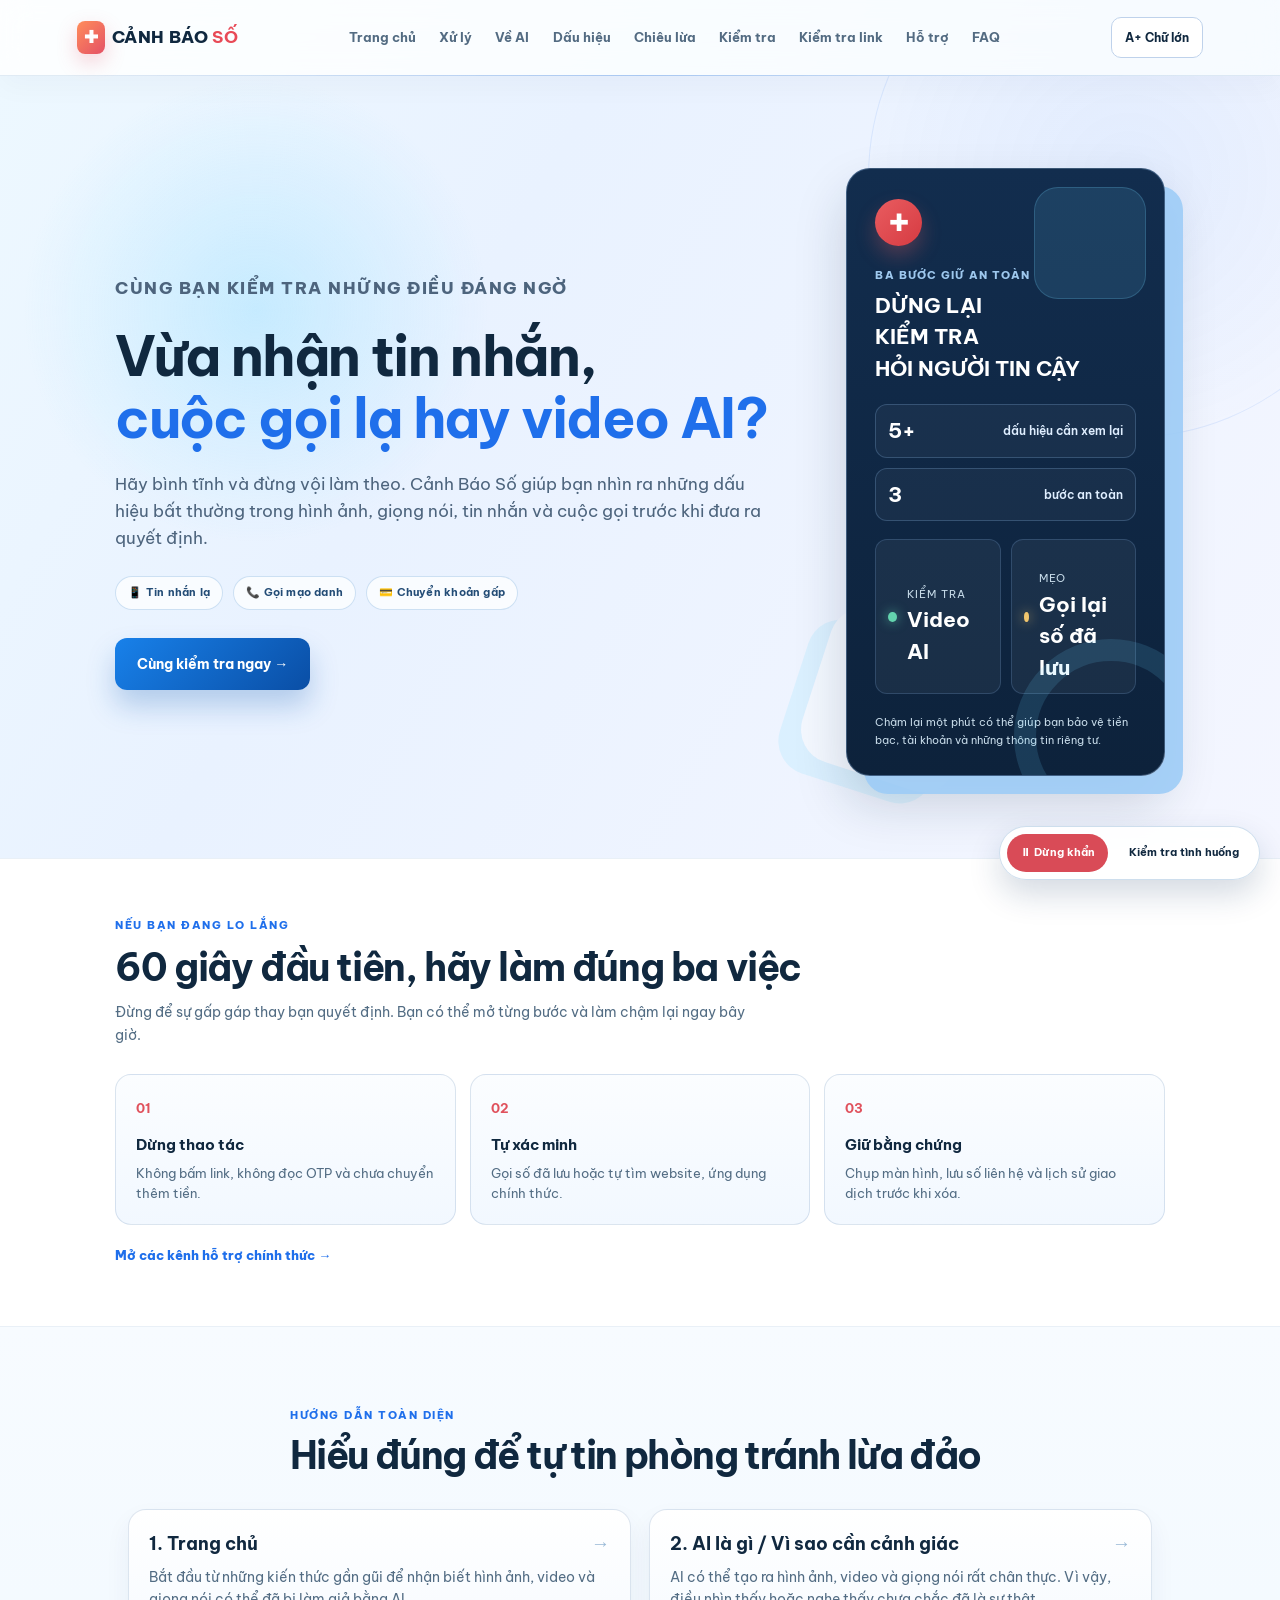
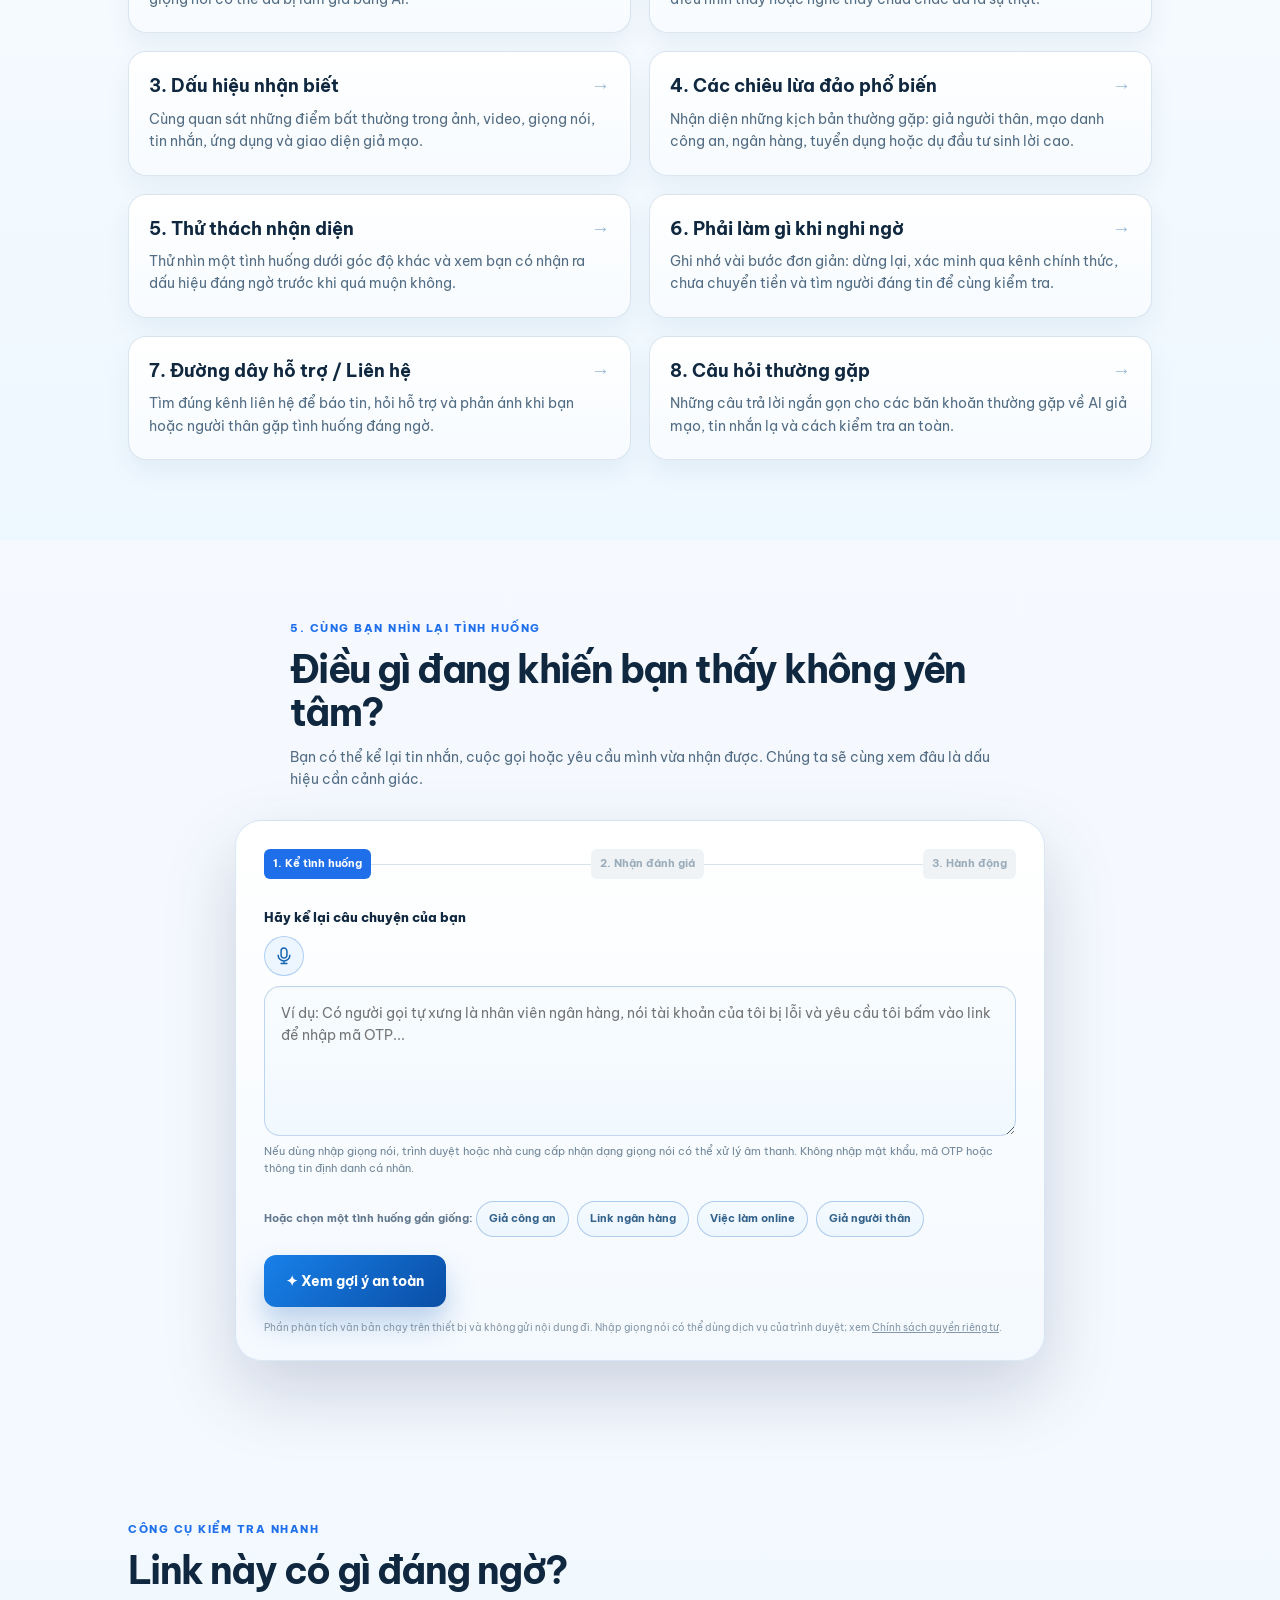
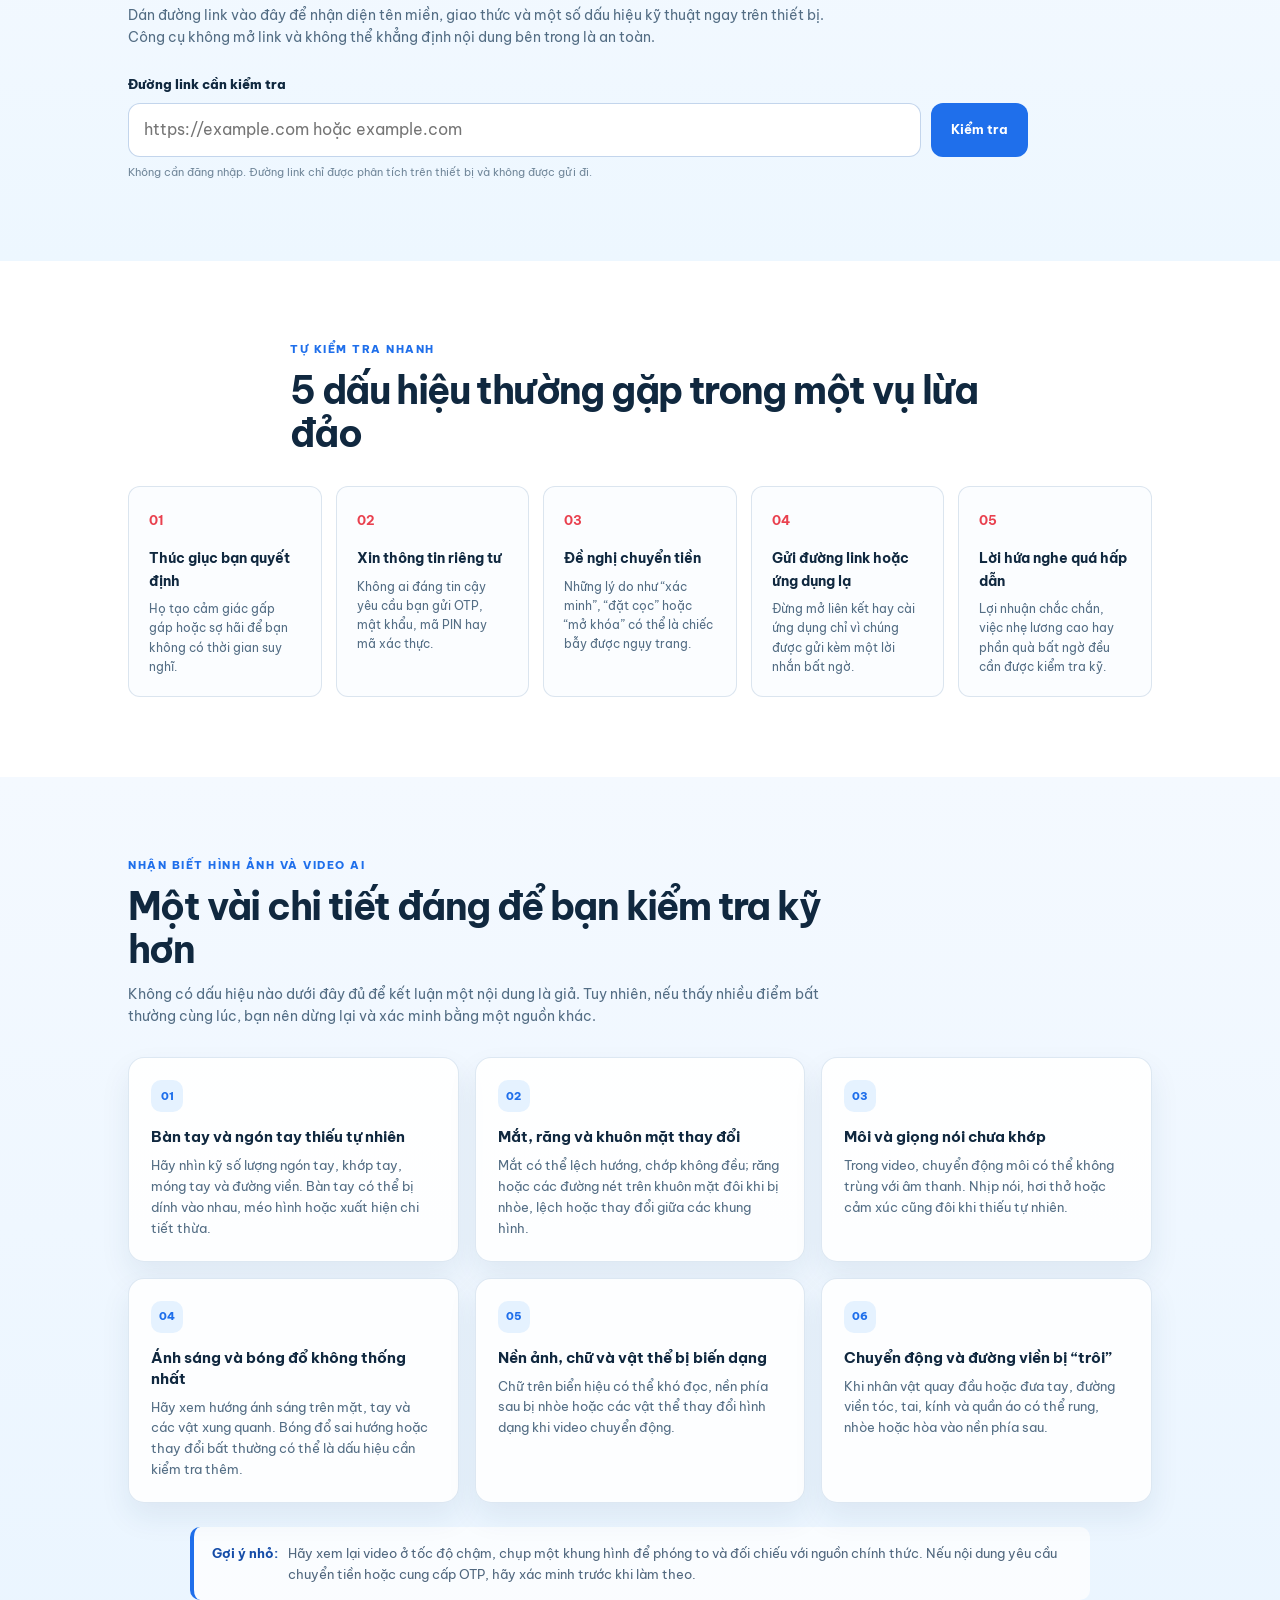
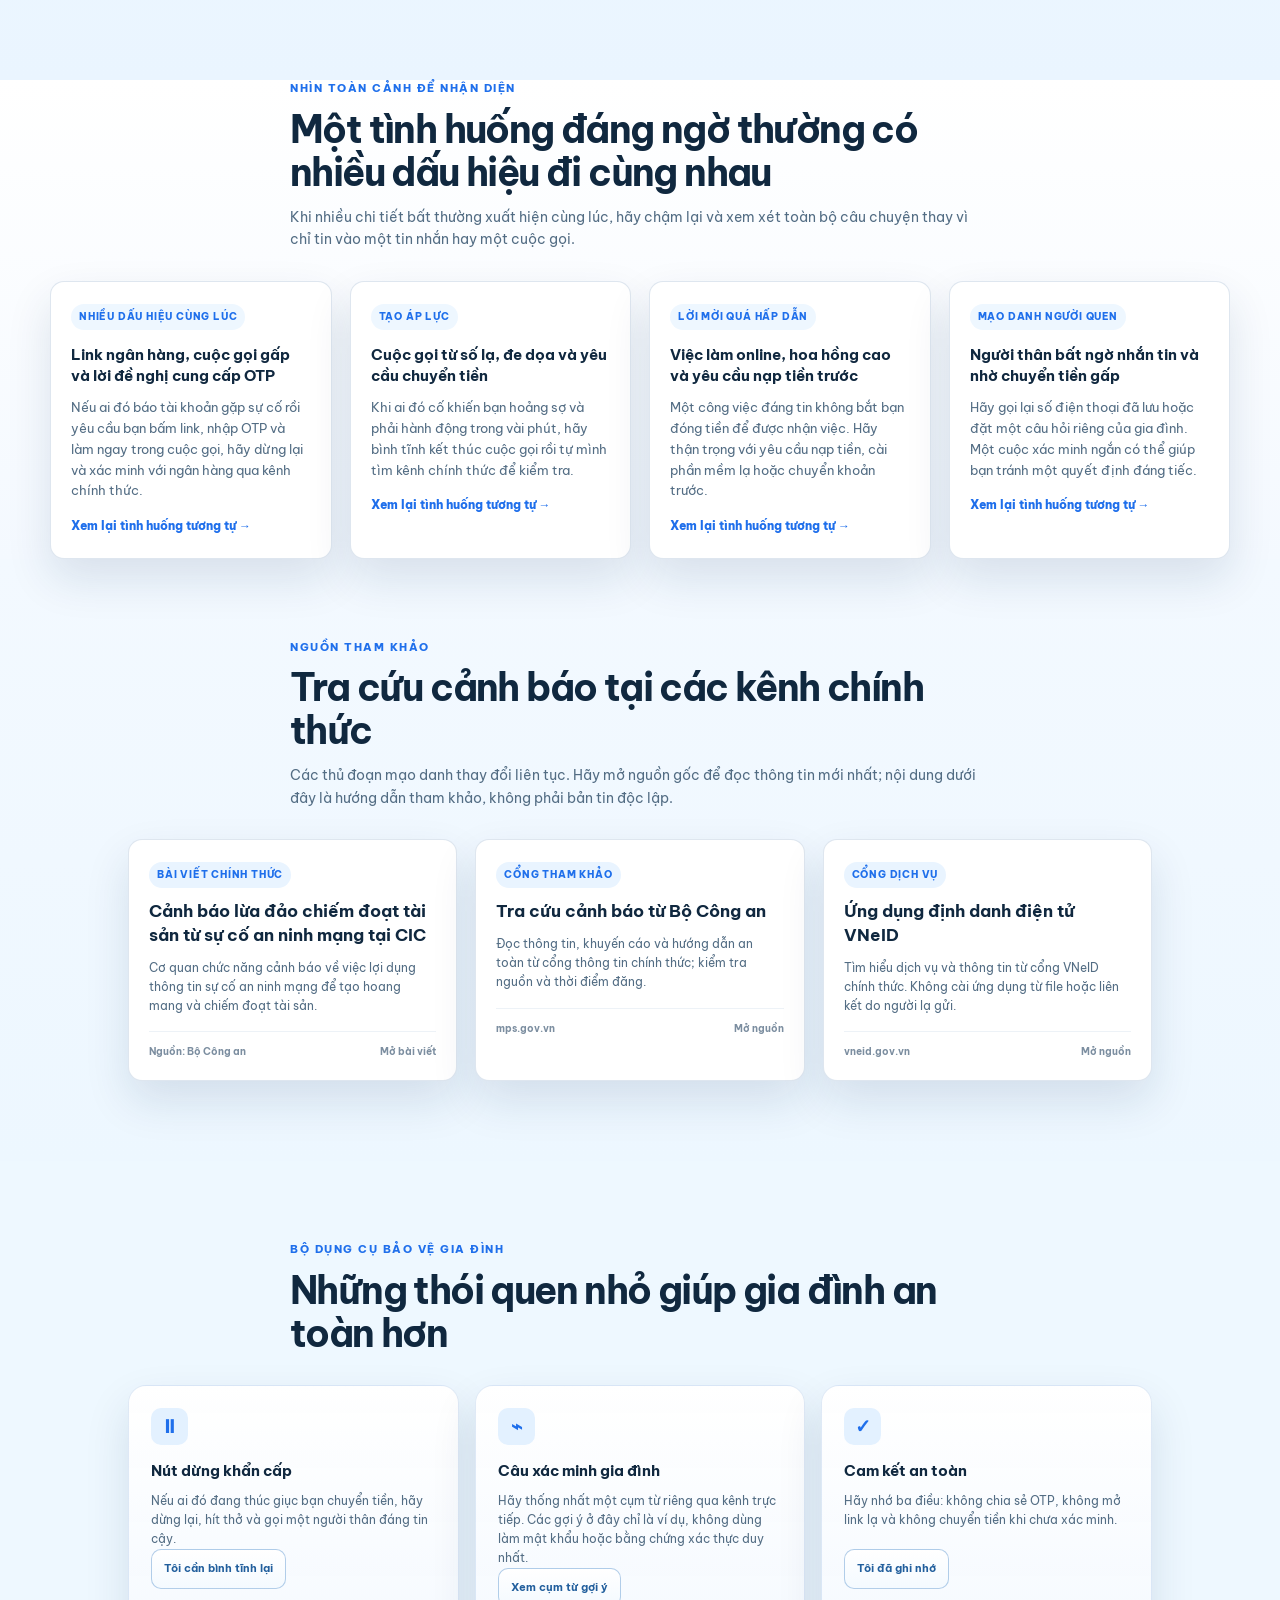
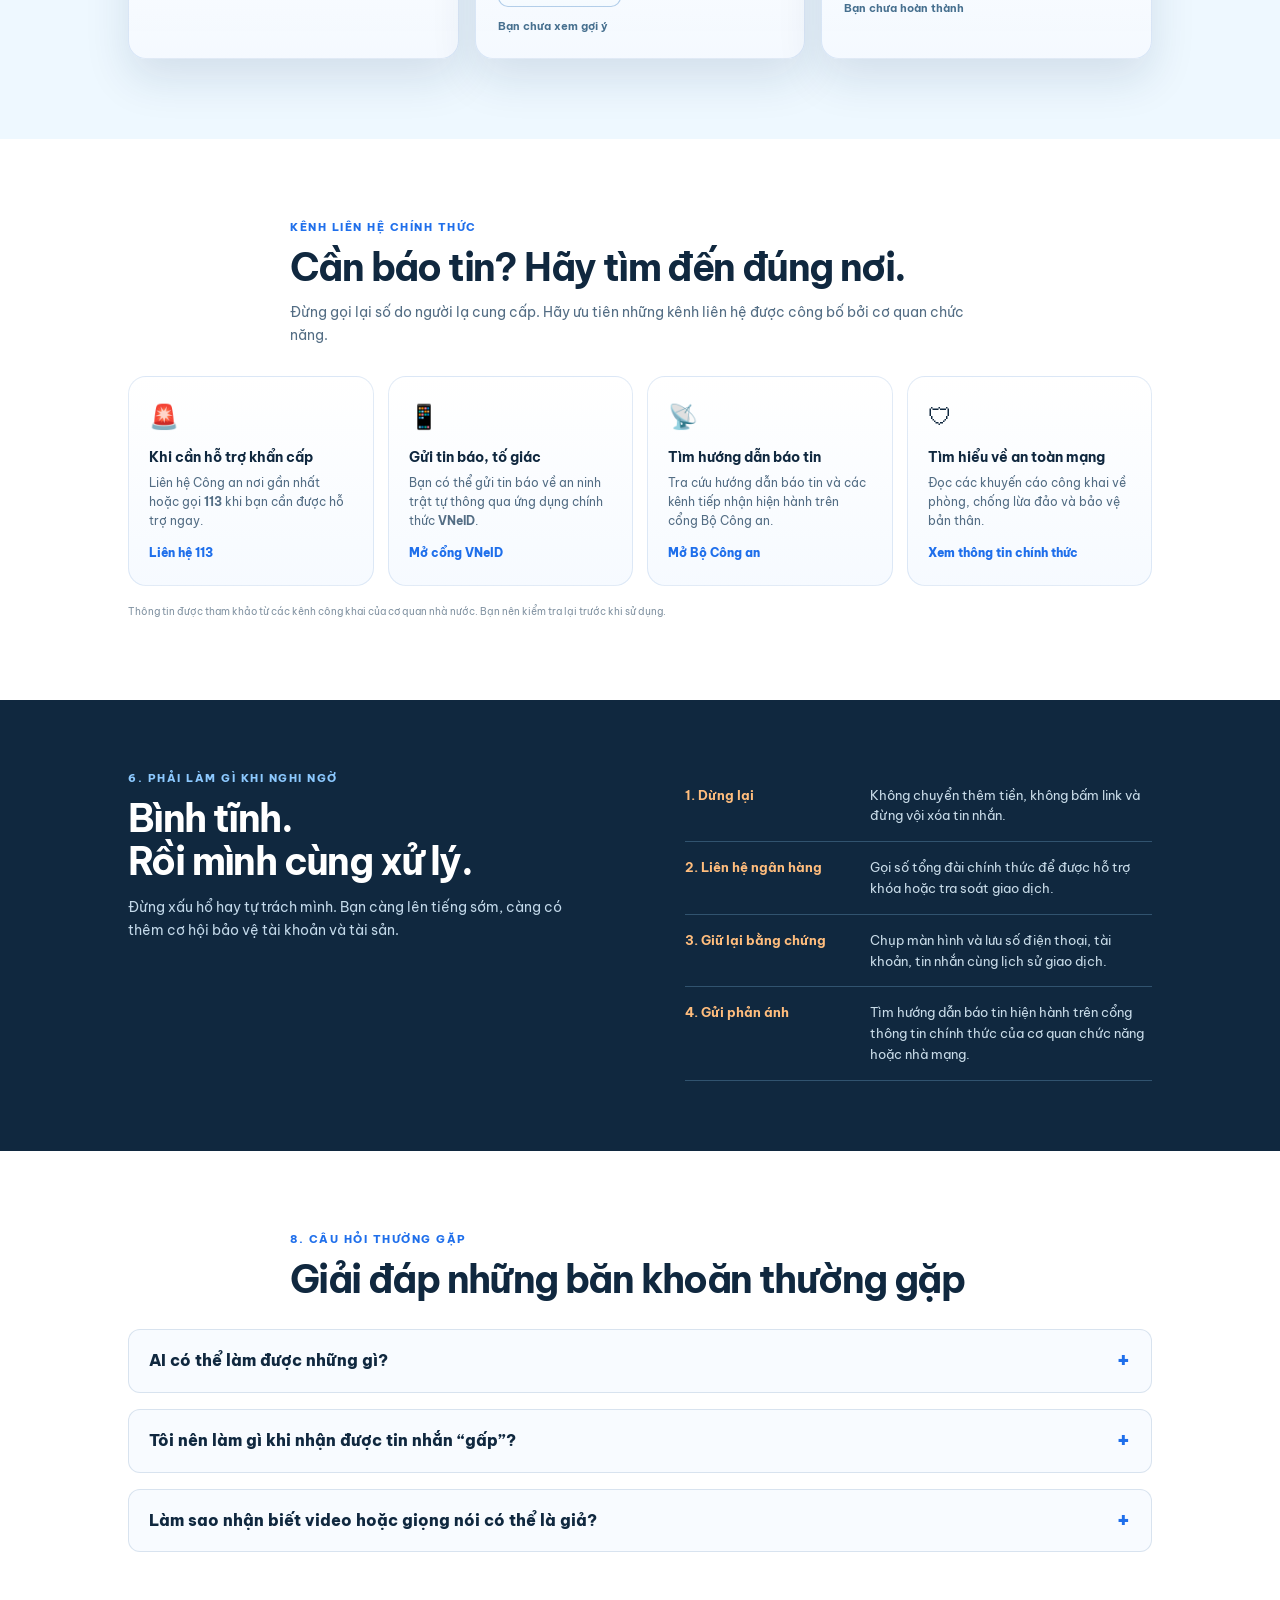
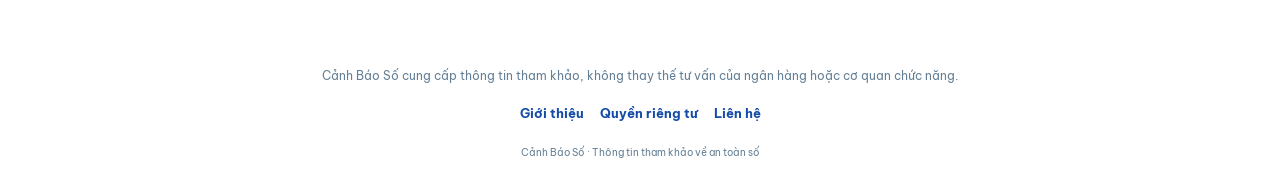
==== commit 3208c239: "Refine landing page for readability and premium mobile layout" ====
--- a/index.html
+++ b/index.html
@@ -58,6 +58,22 @@
           <span><strong>5+</strong> dấu hiệu cần xem lại</span>
           <span><strong>3</strong> bước an toàn</span>
         </div>
+        <div class="mini-cards" aria-label="Dấu hiệu và mẹo an toàn">
+          <div class="mini-card">
+            <span class="dot green"></span>
+            <div>
+              <small>Kiểm tra</small>
+              <strong>Video AI</strong>
+            </div>
+          </div>
+          <div class="mini-card">
+            <span class="dot amber"></span>
+            <div>
+              <small>Mẹo</small>
+              <strong>Gọi lại số đã lưu</strong>
+            </div>
+          </div>
+        </div>
         <small>Chậm lại một phút có thể giúp bạn bảo vệ tiền bạc, tài khoản và những thông tin riêng tư.</small>
       </aside>
     </section>
--- a/style.css
+++ b/style.css
@@ -371,6 +371,51 @@
 .hero-stats strong {
   color: #fff;
   font-size: 18px;
+}
+
+.mini-cards {
+  display: grid;
+  grid-template-columns: repeat(2, minmax(0, 1fr));
+  gap: 10px;
+  margin-top: 18px;
+  margin-bottom: 16px;
+}
+
+.mini-card {
+  display: flex;
+  align-items: center;
+  gap: 10px;
+  padding: 10px 12px;
+  border-radius: 12px;
+  background: rgba(255, 255, 255, 0.05);
+  border: 1px solid rgba(150, 201, 255, 0.18);
+}
+
+.mini-card .dot {
+  width: 10px;
+  height: 10px;
+  border-radius: 50%;
+  display: inline-block;
+}
+
+.mini-card .dot.green { background: #63d4ae; box-shadow: 0 0 12px rgba(99, 212, 174, 0.72); }
+.mini-card .dot.amber { background: #f2c66d; box-shadow: 0 0 12px rgba(242, 198, 109, 0.72); }
+
+.mini-card small {
+  display: block;
+  margin: 0;
+  color: #b2cdea;
+  font-size: 9px;
+  letter-spacing: 0.08em;
+  text-transform: uppercase;
+}
+
+.mini-card strong {
+  display: block;
+  margin-top: 1px;
+  font-size: 12px;
+  line-height: 1.4;
+  color: #fff;
 }
 
 .hero aside small {
@@ -1339,6 +1384,7 @@
   .hero > div > p { font-size: 15px; }
   .hero-badges { gap: 8px; }
   .hero-badges span { font-size: 10px; }
+  .mini-cards { grid-template-columns: 1fr; }
   .program,
   .clinic,
   .signs,
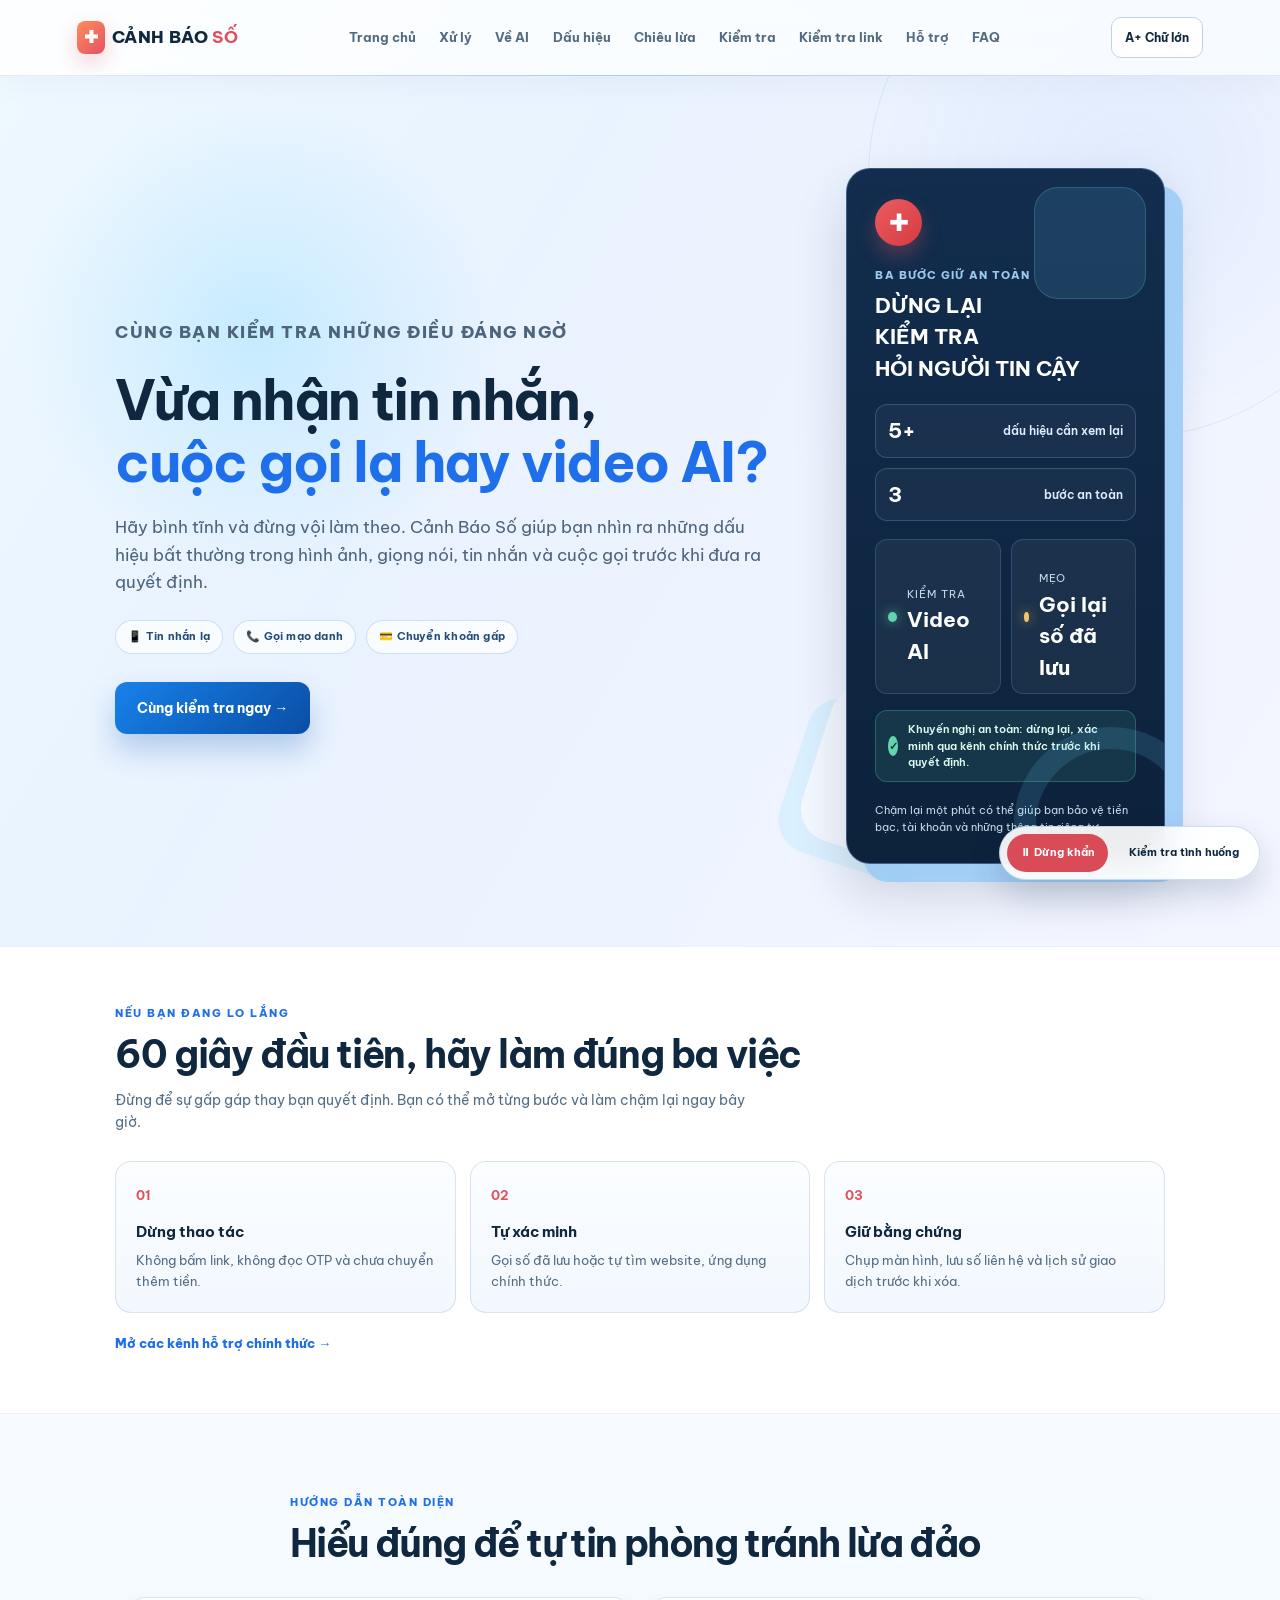
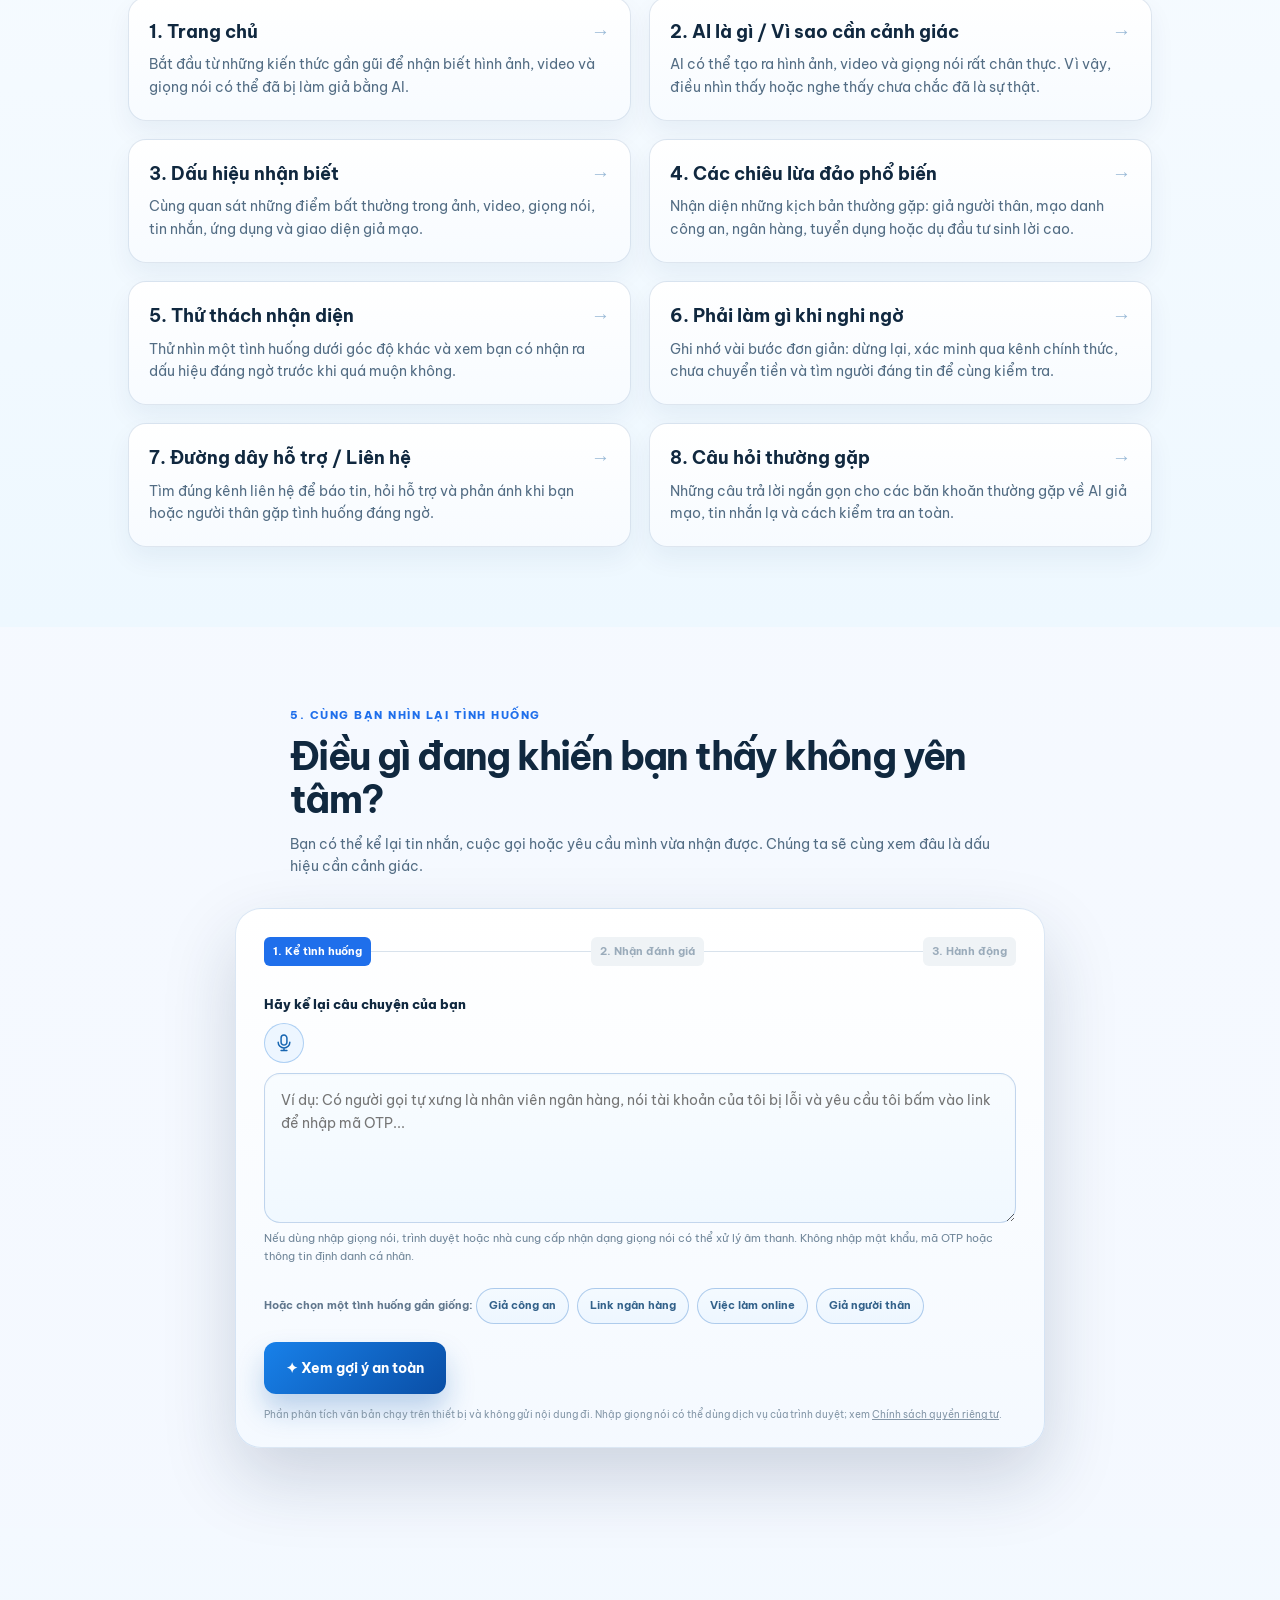
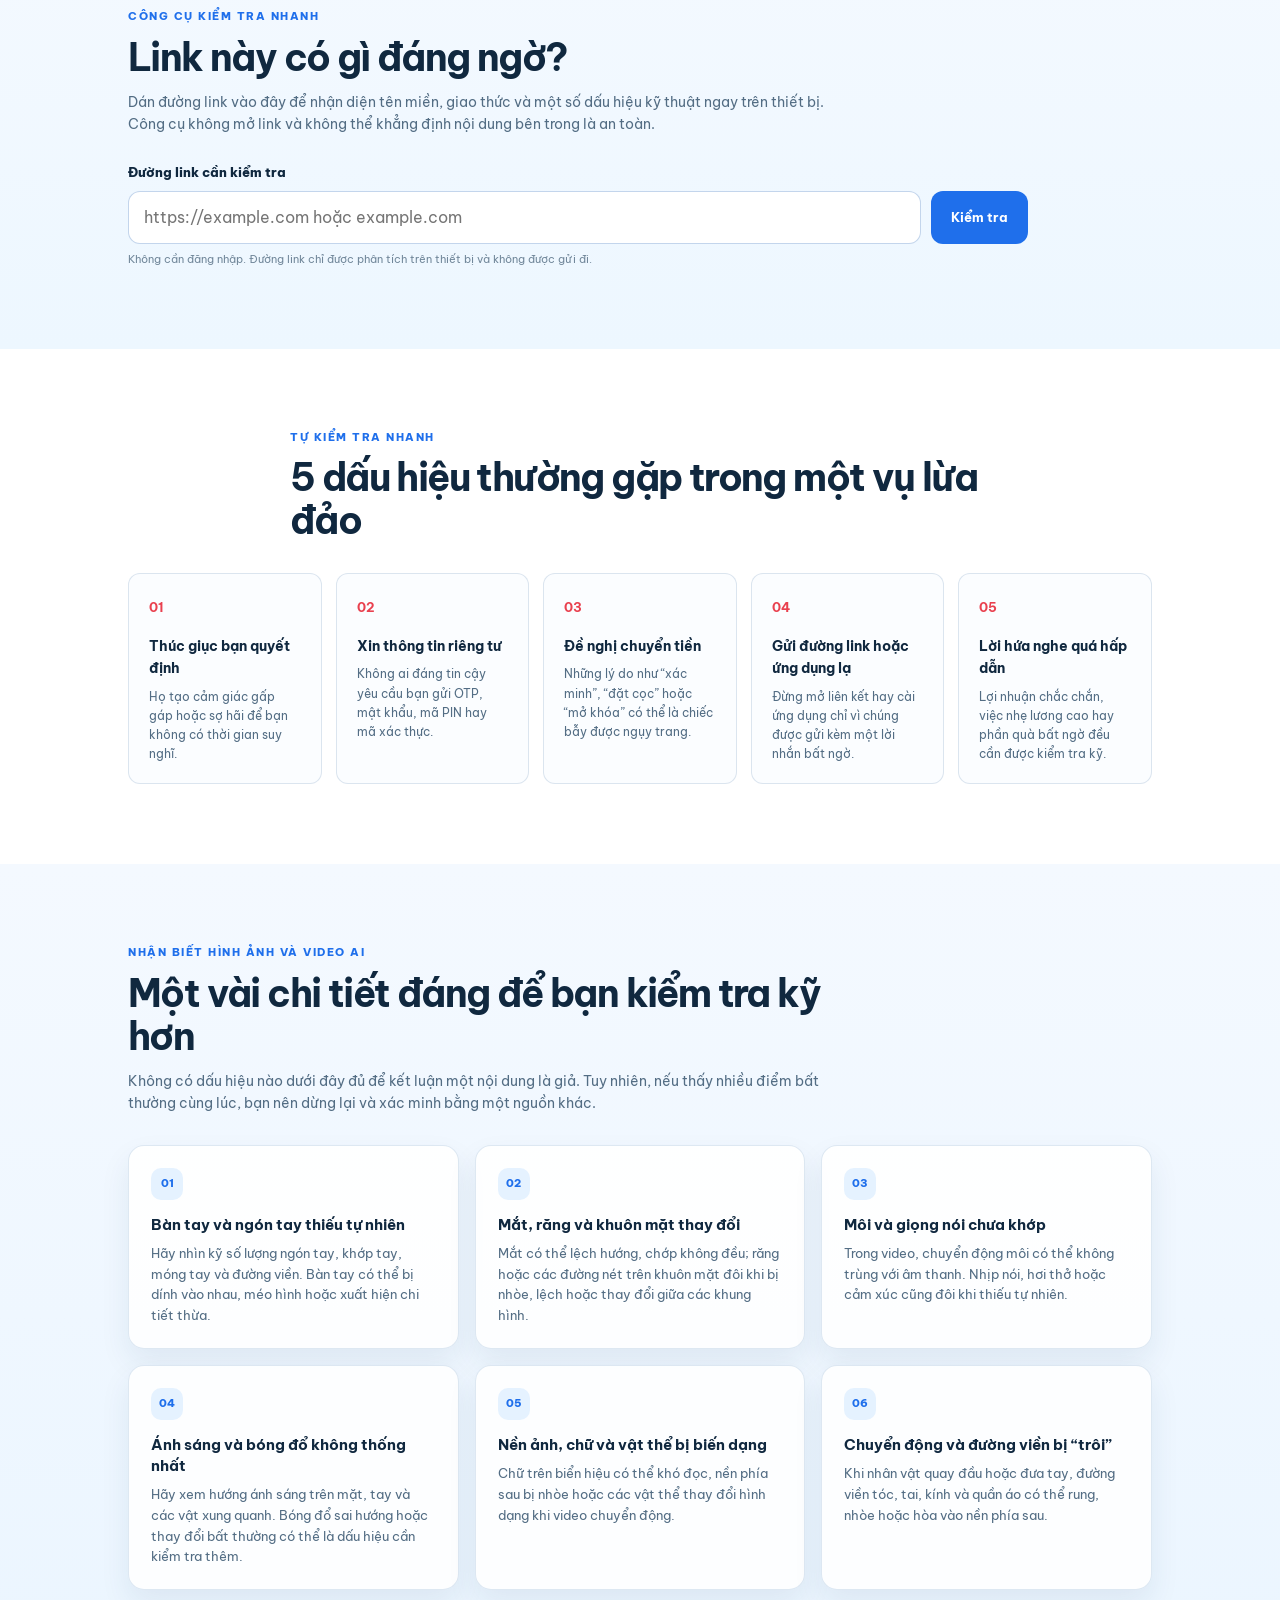
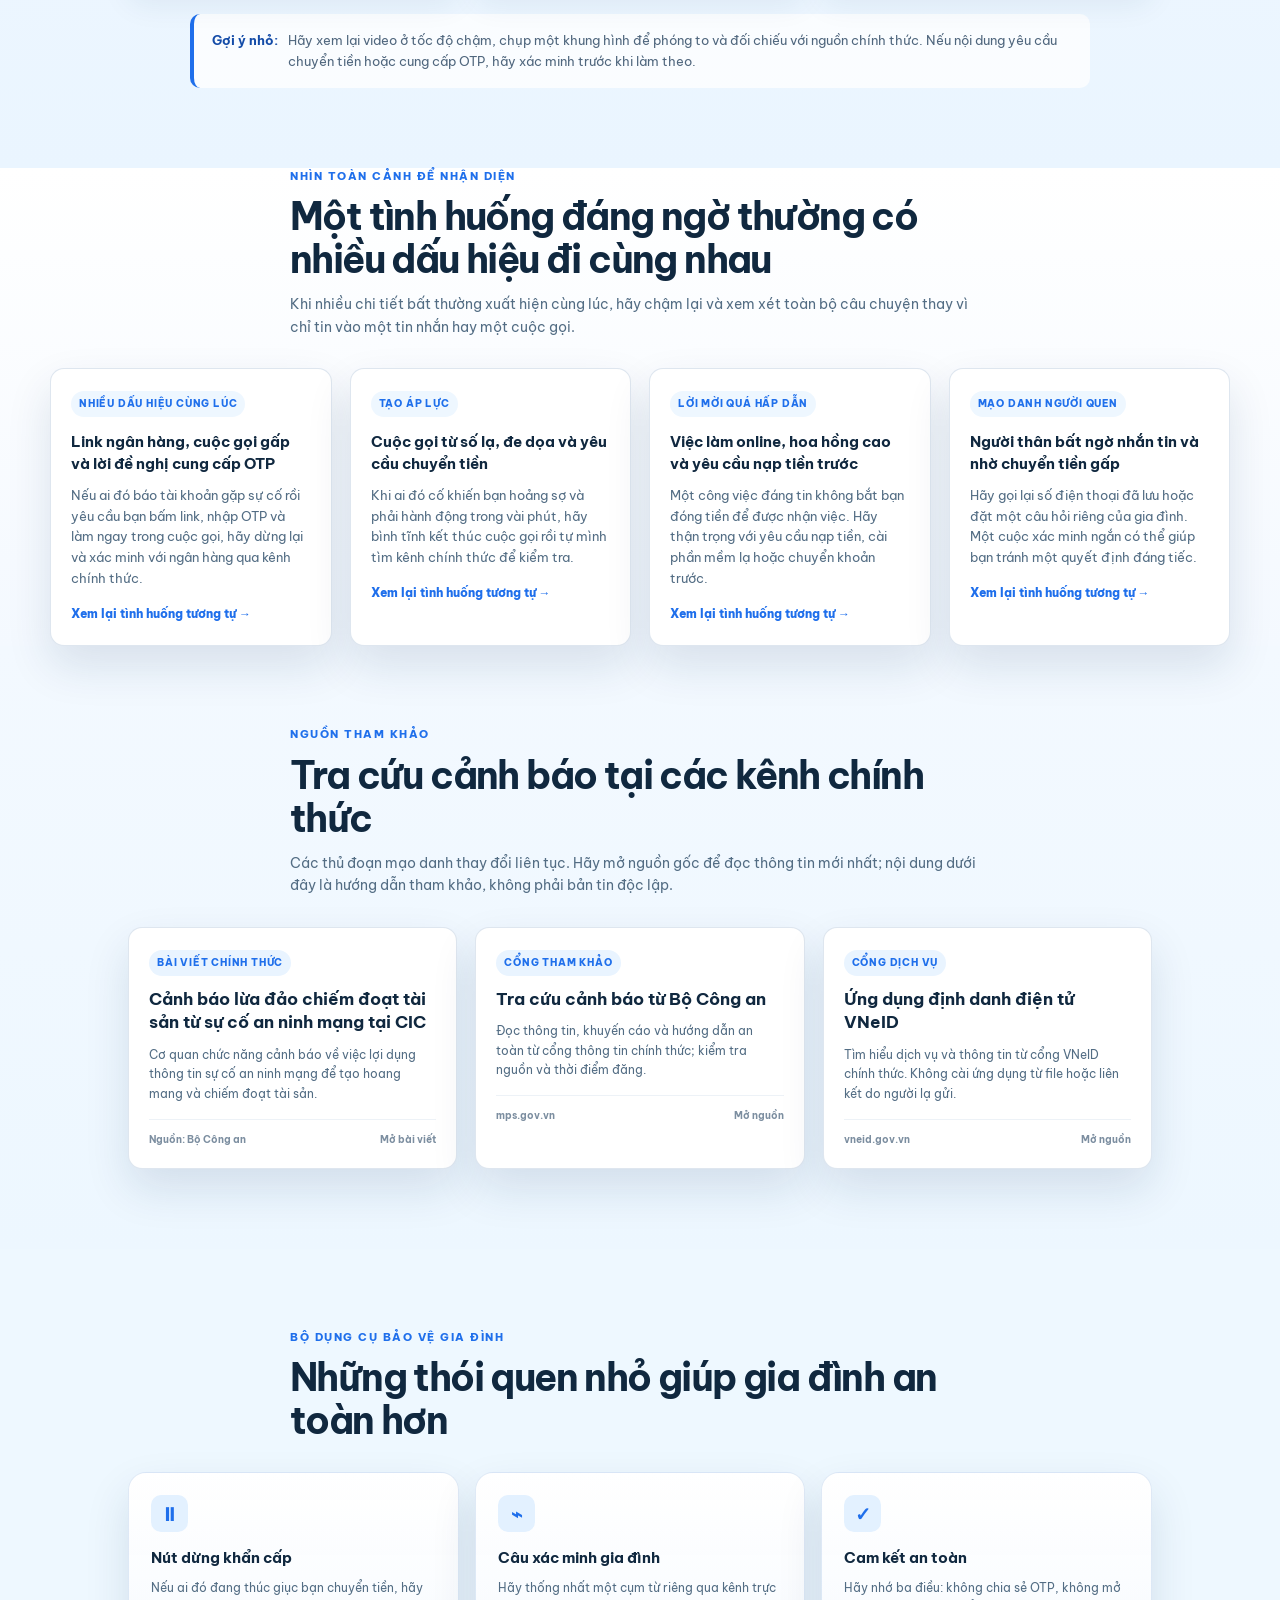
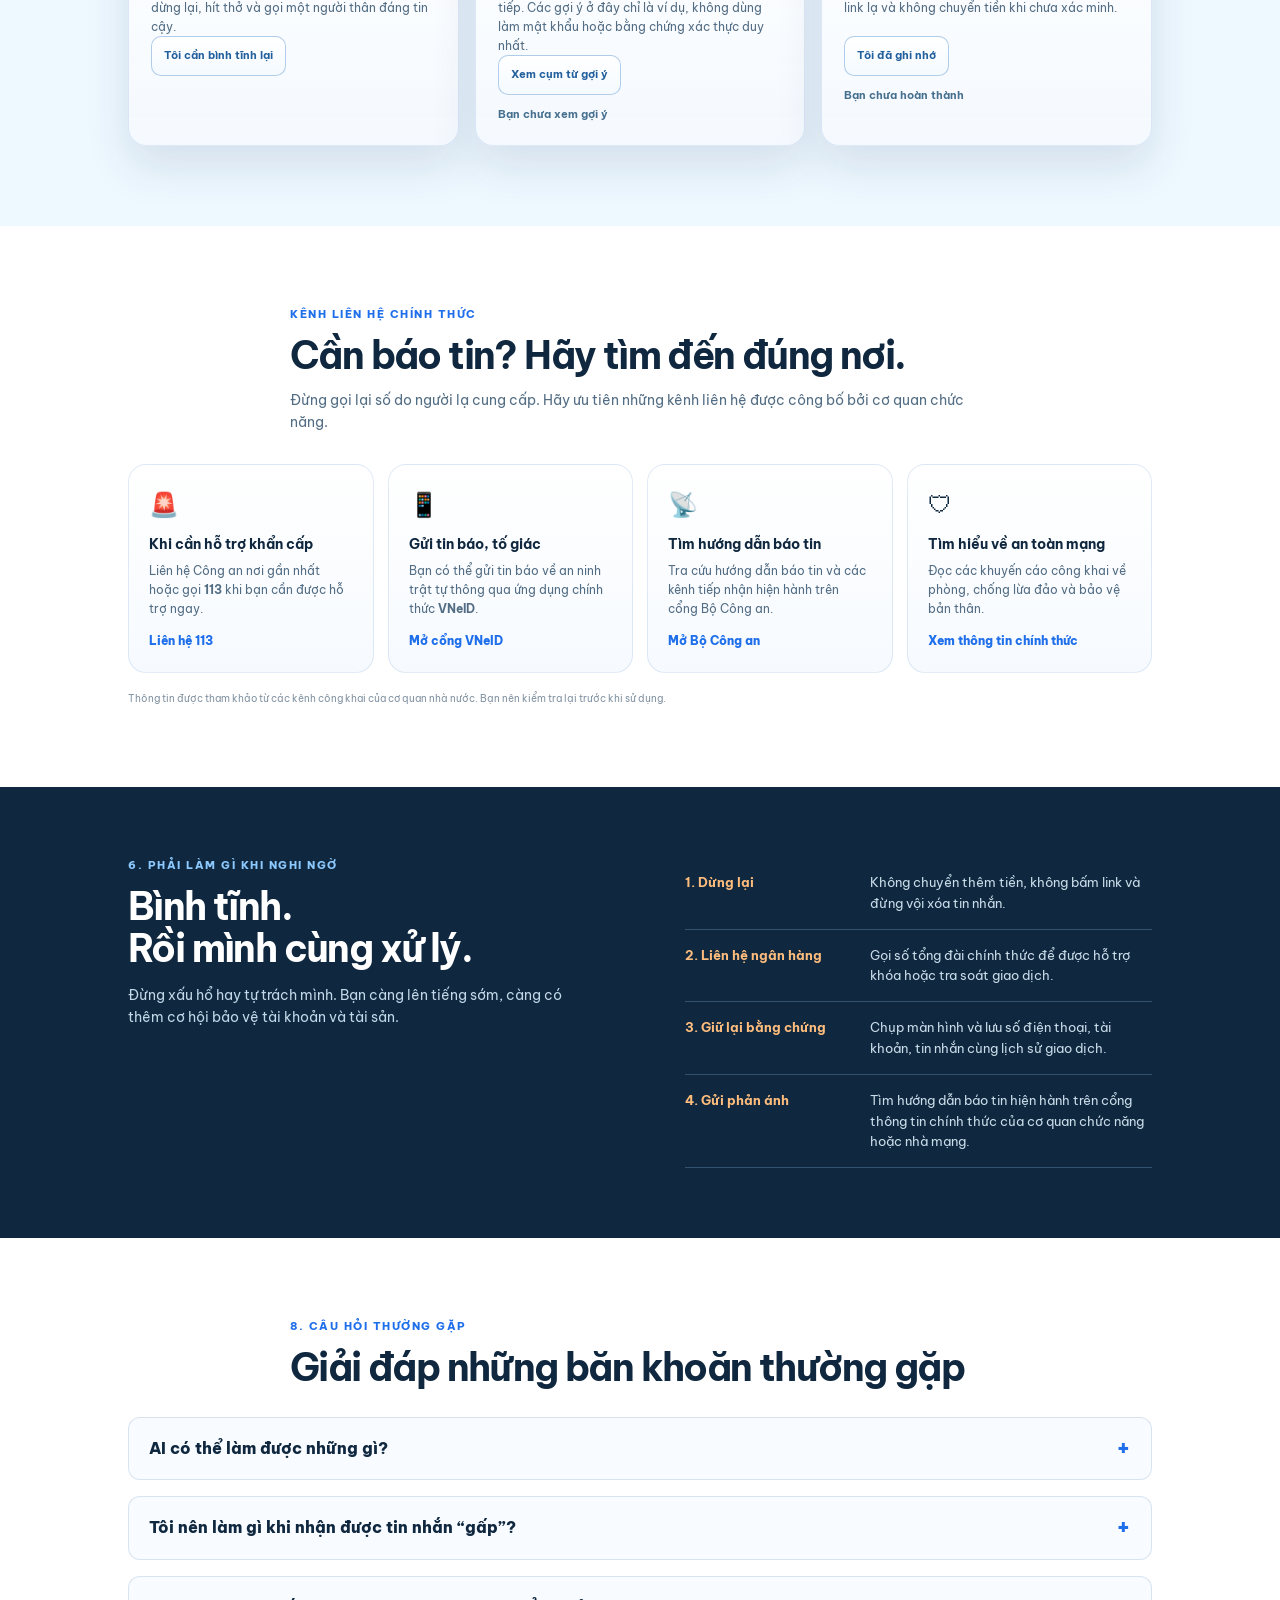
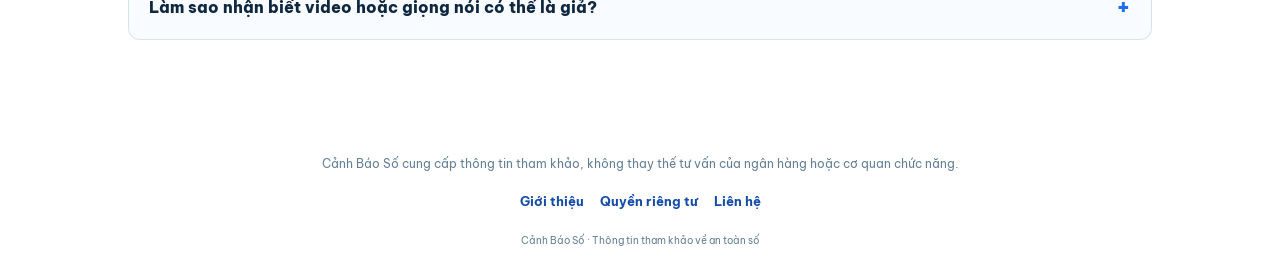
==== commit d2775185: "Add safety trust banner and refined hero polish" ====
--- a/index.html
+++ b/index.html
@@ -74,6 +74,10 @@
             </div>
           </div>
         </div>
+        <div class="trust-banner" aria-label="Khuyến nghị an toàn">
+          <span class="trust-mark">✓</span>
+          <span>Khuyến nghị an toàn: dừng lại, xác minh qua kênh chính thức trước khi quyết định.</span>
+        </div>
         <small>Chậm lại một phút có thể giúp bạn bảo vệ tiền bạc, tài khoản và những thông tin riêng tư.</small>
       </aside>
     </section>
--- a/style.css
+++ b/style.css
@@ -416,6 +416,31 @@
   font-size: 12px;
   line-height: 1.4;
   color: #fff;
+}
+
+.trust-banner {
+  display: flex;
+  align-items: center;
+  gap: 10px;
+  padding: 10px 12px;
+  border-radius: 12px;
+  background: rgba(99, 212, 174, 0.1);
+  border: 1px solid rgba(99, 212, 174, 0.28);
+  color: #dffaf1;
+  font-size: 11px;
+  font-weight: 600;
+  line-height: 1.5;
+}
+
+.trust-mark {
+  display: inline-grid;
+  place-items: center;
+  width: 20px;
+  height: 20px;
+  border-radius: 50%;
+  background: #63d4ae;
+  color: #093a2e;
+  font-weight: 800;
 }
 
 .hero aside small {
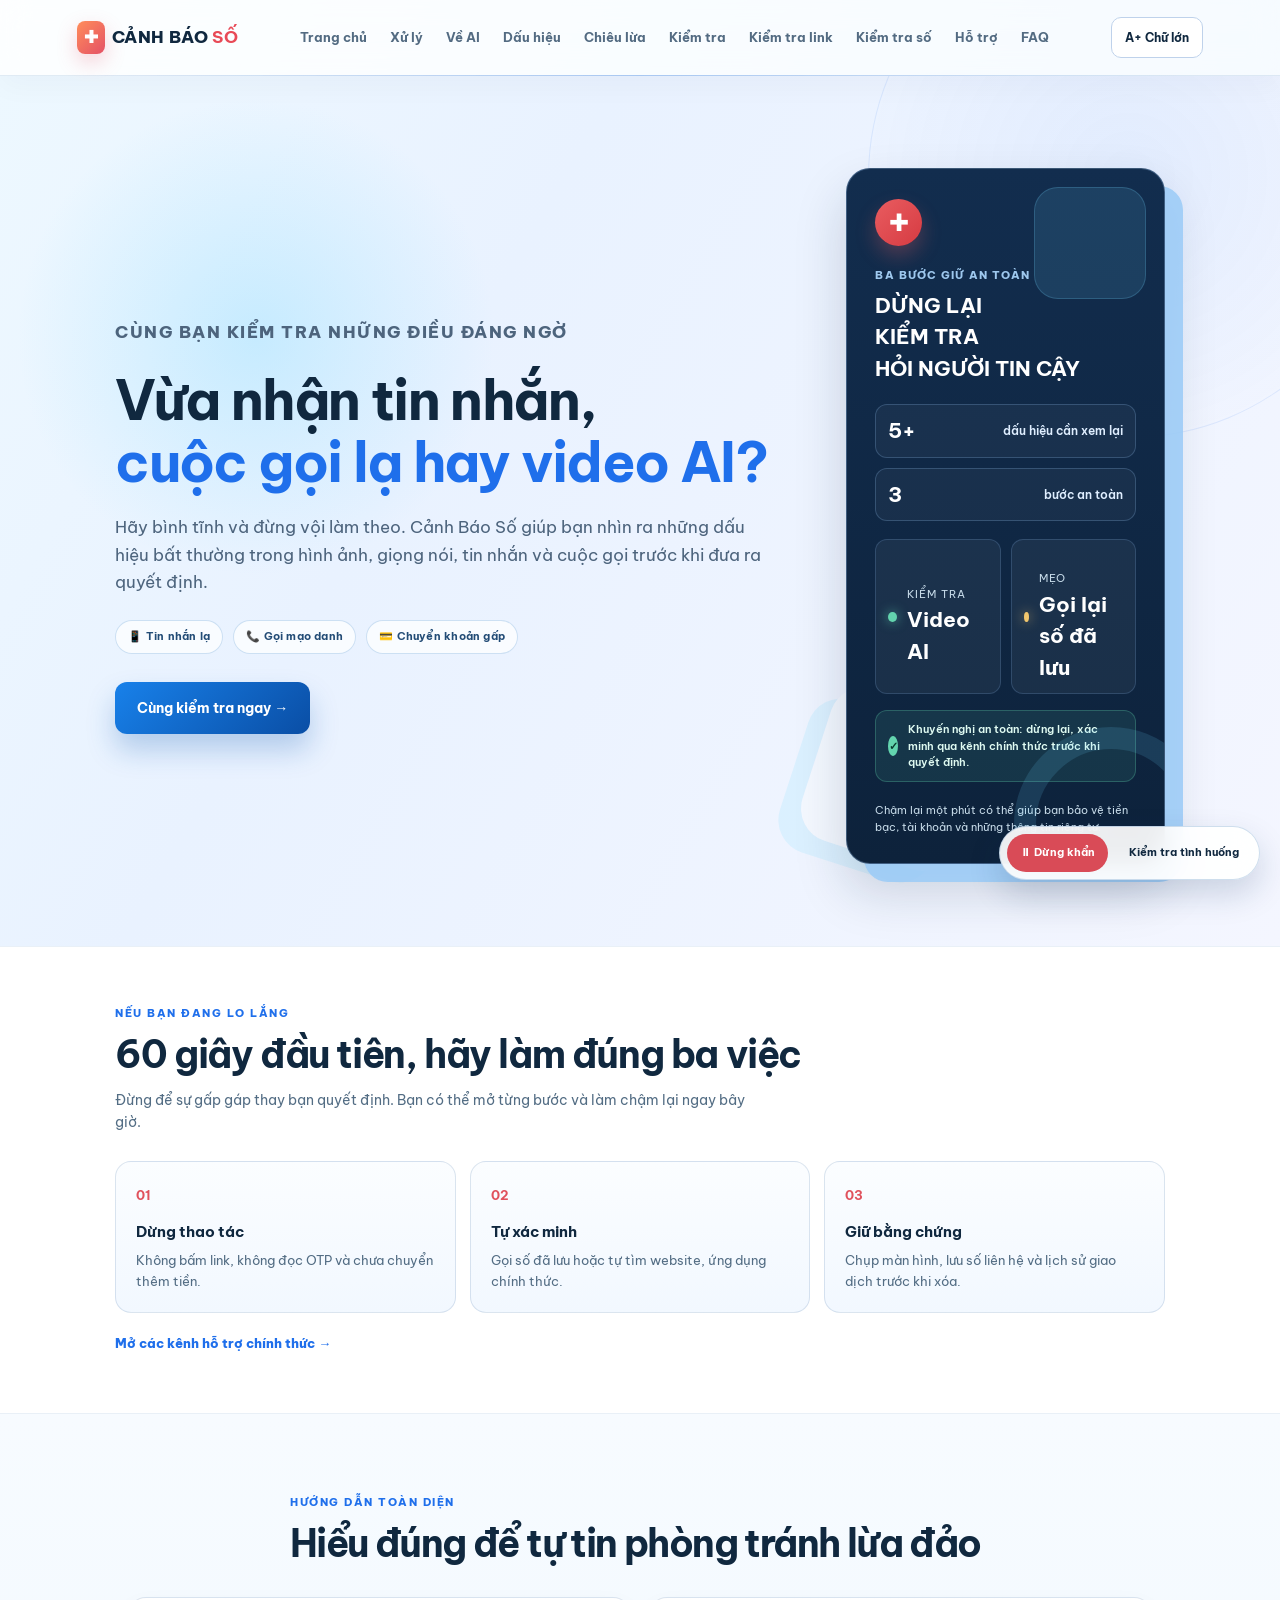
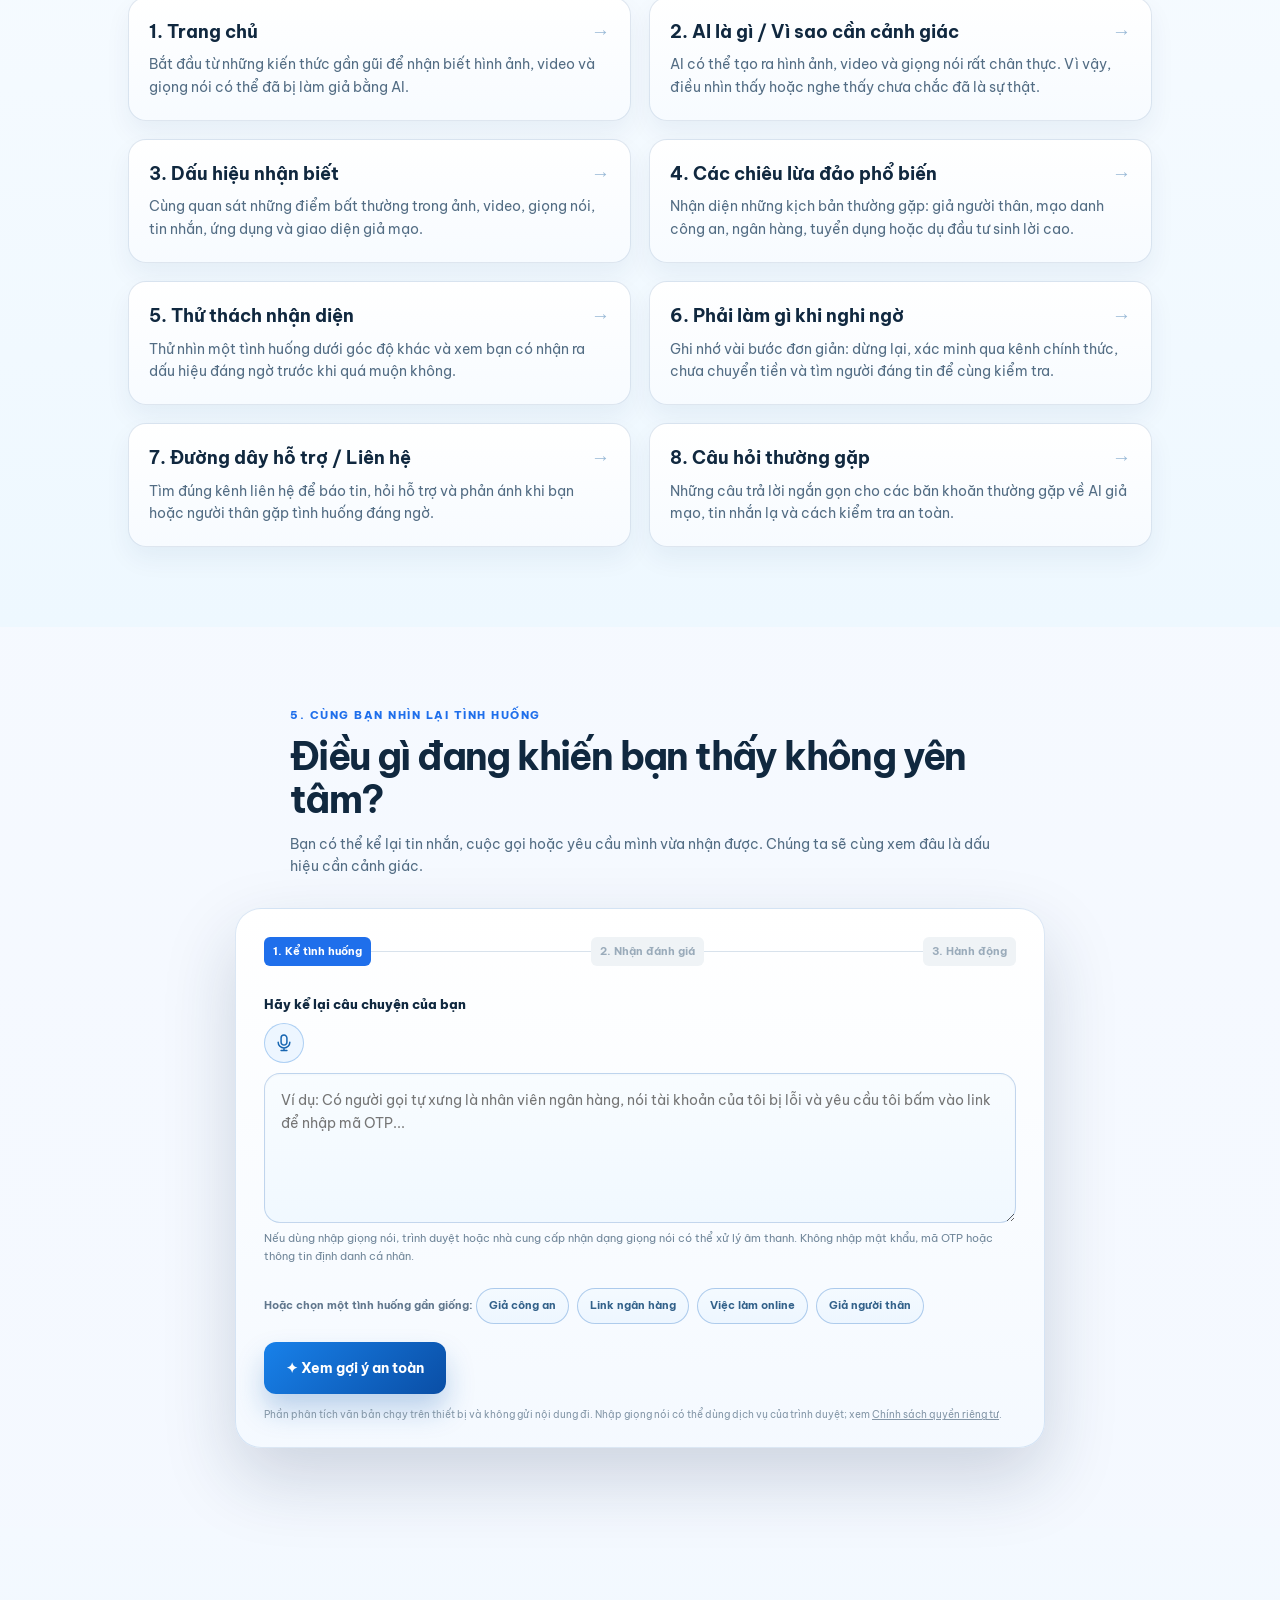
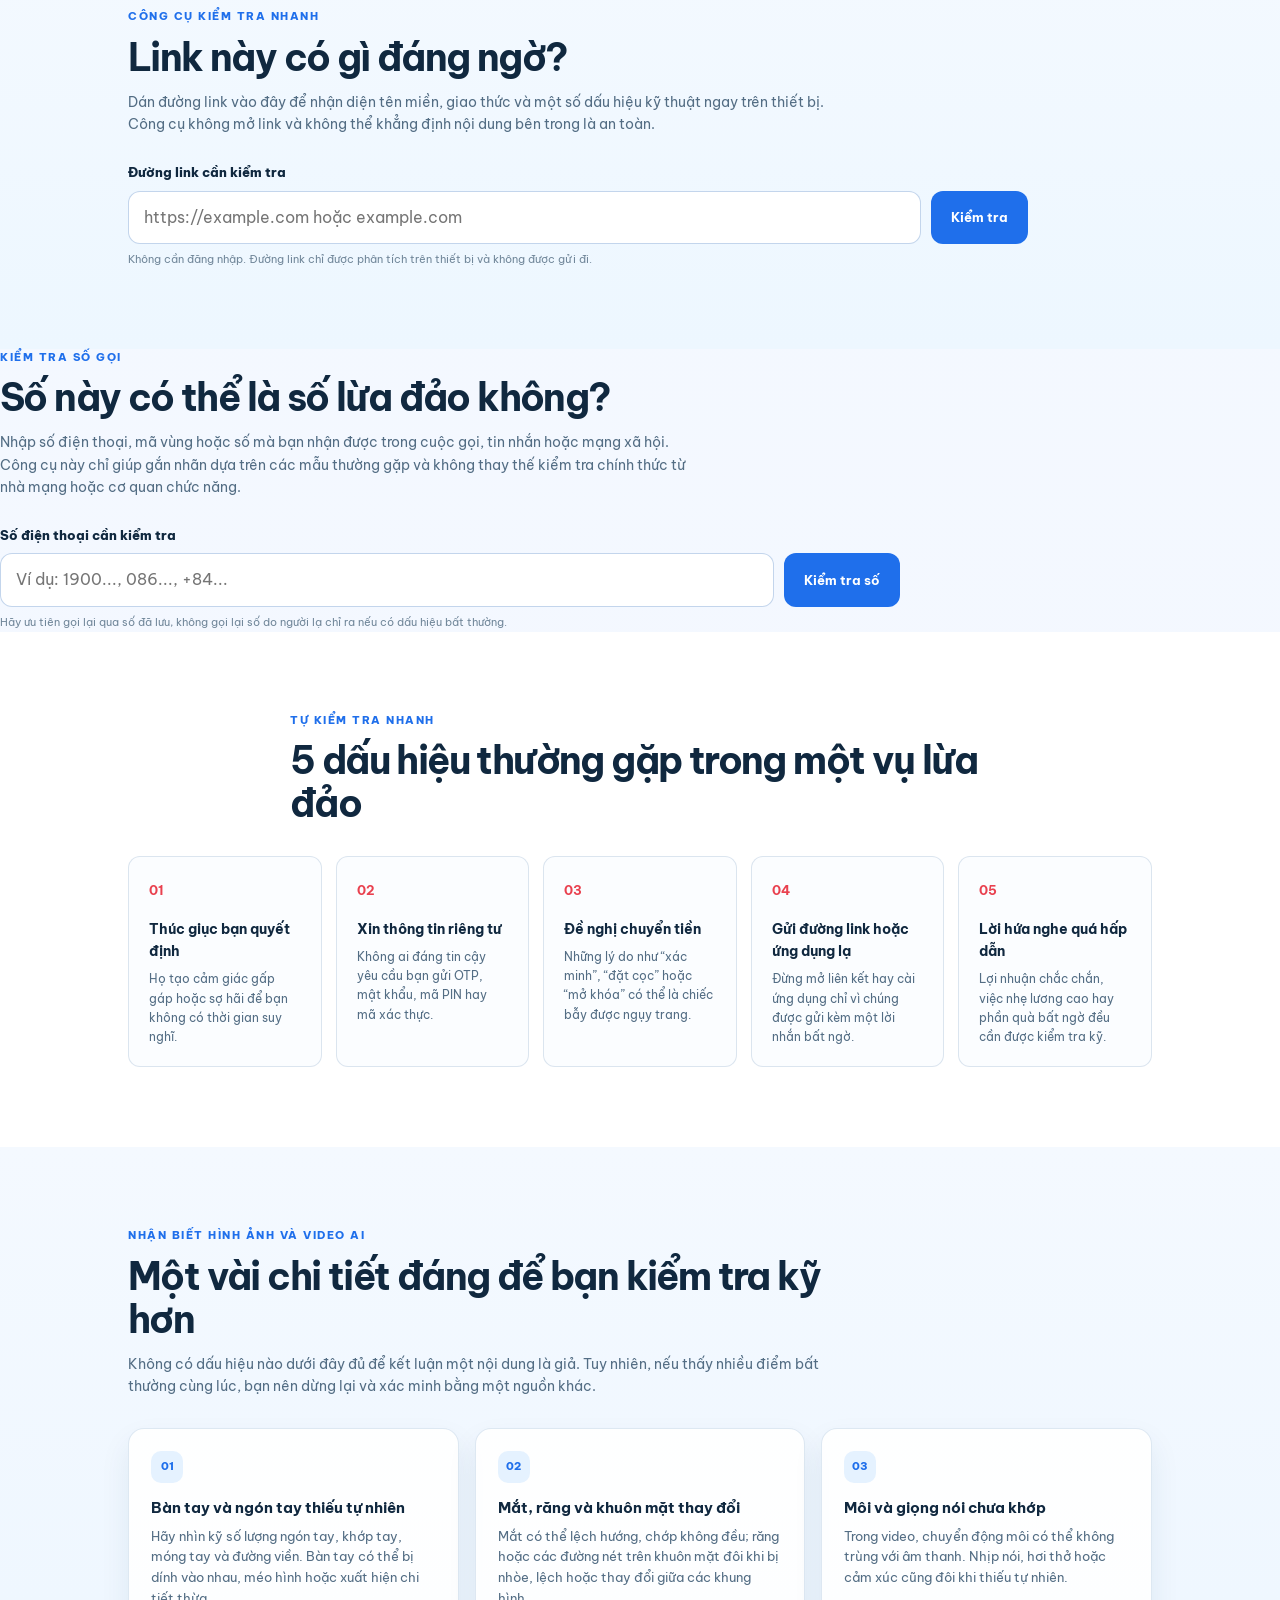
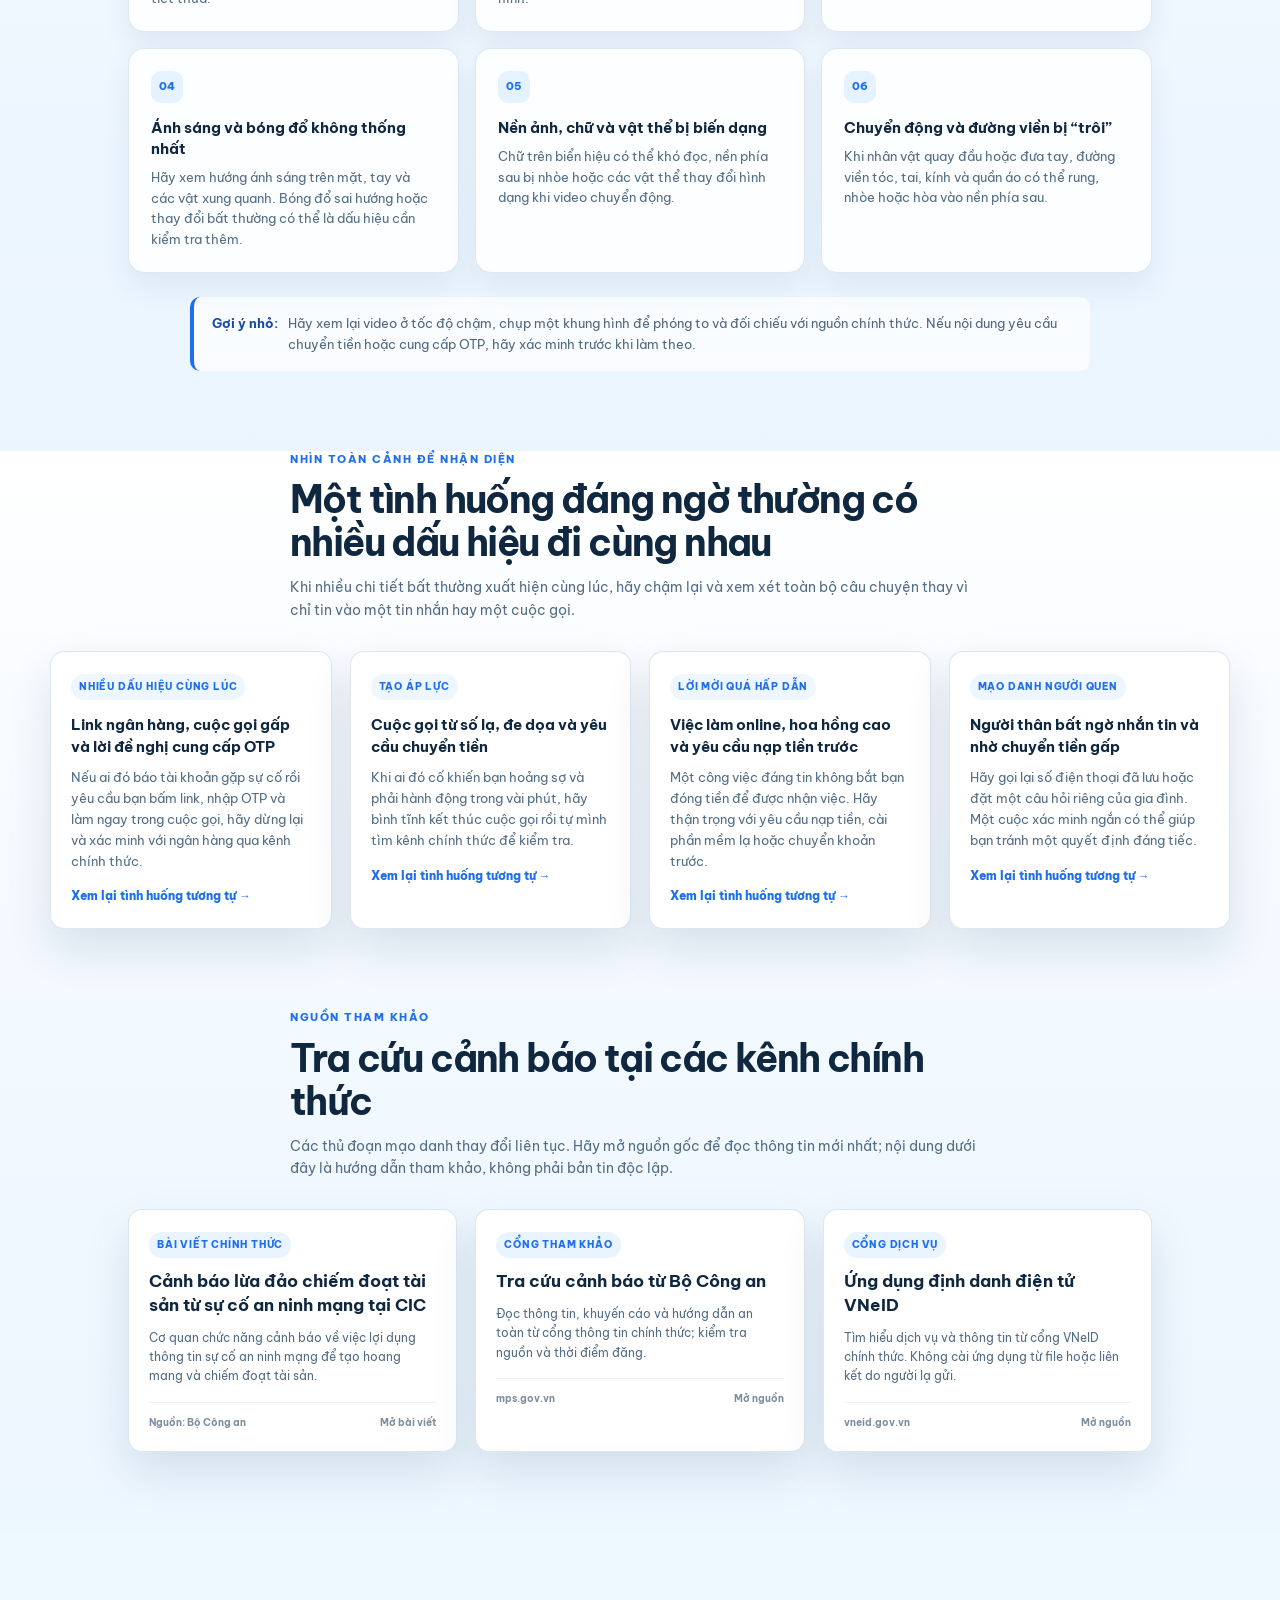
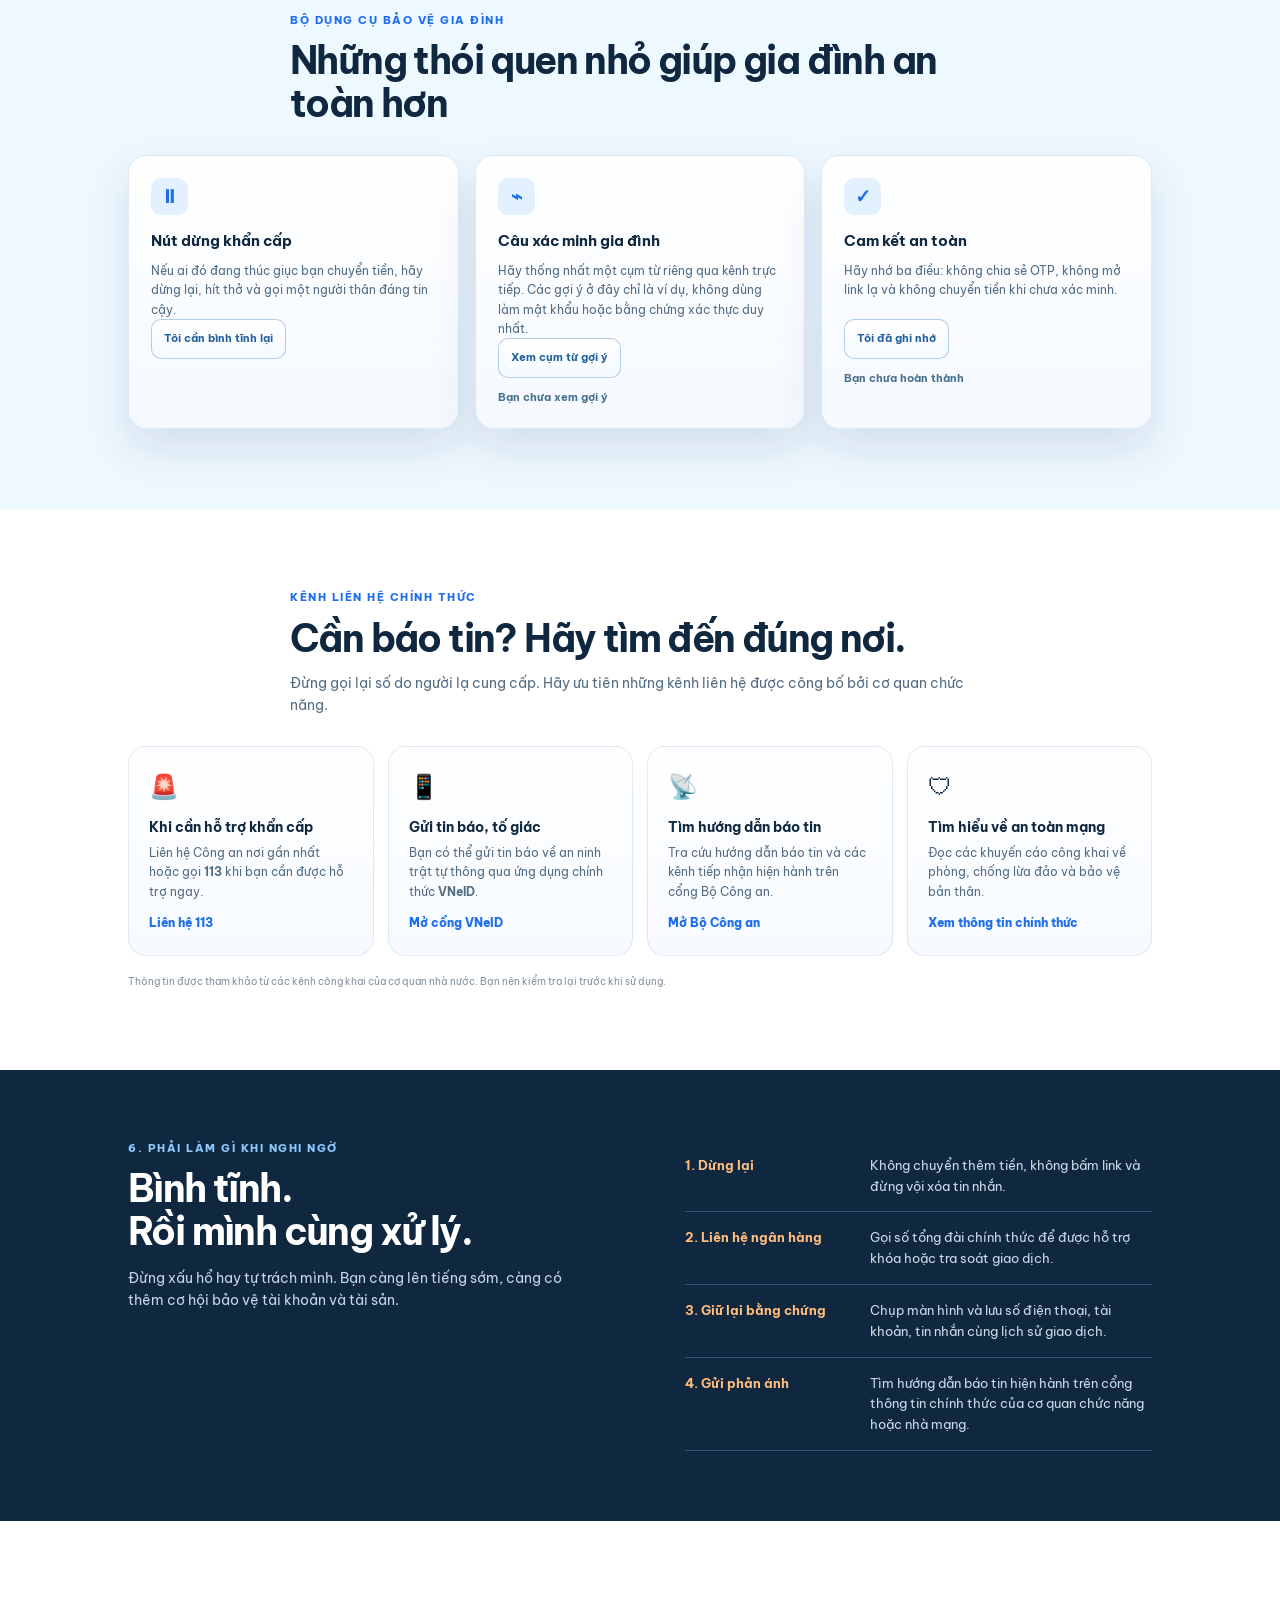
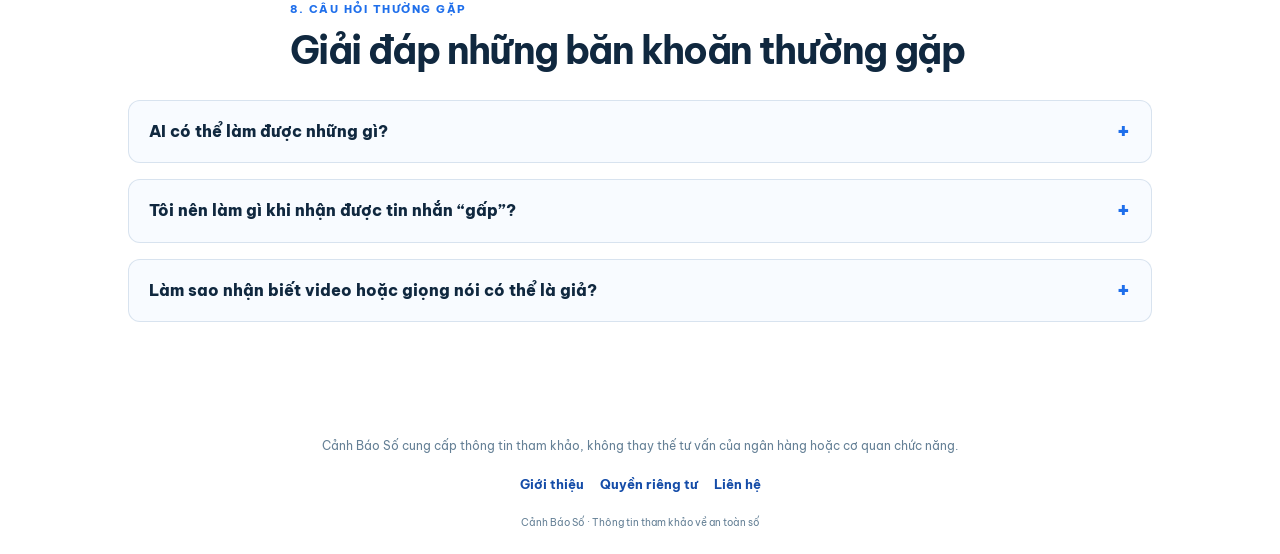
==== commit 7784f85e: "Add phone scam number check Co-authored-by: Copilot <223556219+Copilot@users.noreply.github.com>" ====
--- a/index.html
+++ b/index.html
@@ -30,6 +30,7 @@
       <a href="#news">Chiêu lừa</a>
       <a href="#kham">Kiểm tra</a>
       <a href="#link-check">Kiểm tra link</a>
+      <a href="#phone-check">Kiểm tra số</a>
       <a href="#help">Hỗ trợ</a>
       <a href="#faq">FAQ</a>
     </nav>
@@ -214,6 +215,23 @@
       <div id="linkResult" class="link-result" hidden aria-live="polite"></div>
     </section>
 
+    <section id="phone-check" class="phone-check" aria-labelledby="phone-check-title">
+      <div class="heading">
+        <p class="eyebrow">KIỂM TRA SỐ GỌI</p>
+        <h2 id="phone-check-title">Số này có thể là số lừa đảo không?</h2>
+        <p>Nhập số điện thoại, mã vùng hoặc số mà bạn nhận được trong cuộc gọi, tin nhắn hoặc mạng xã hội. Công cụ này chỉ giúp gắn nhãn dựa trên các mẫu thường gặp và không thay thế kiểm tra chính thức từ nhà mạng hoặc cơ quan chức năng.</p>
+      </div>
+      <form id="phoneForm" class="link-form phone-form">
+        <label for="phoneInput">Số điện thoại cần kiểm tra</label>
+        <div class="link-input-row">
+          <input id="phoneInput" type="tel" inputmode="numeric" autocomplete="off" placeholder="Ví dụ: 1900..., 086..., +84..." aria-describedby="phoneHelp">
+          <button type="submit">Kiểm tra số</button>
+        </div>
+        <p id="phoneHelp" class="field-help">Hãy ưu tiên gọi lại qua số đã lưu, không gọi lại số do người lạ chỉ ra nếu có dấu hiệu bất thường.</p>
+      </form>
+      <div id="phoneResult" class="link-result phone-result" hidden aria-live="polite"></div>
+    </section>
+
     <section id="result" class="result" hidden>
       <div class="result-head">
         <div>
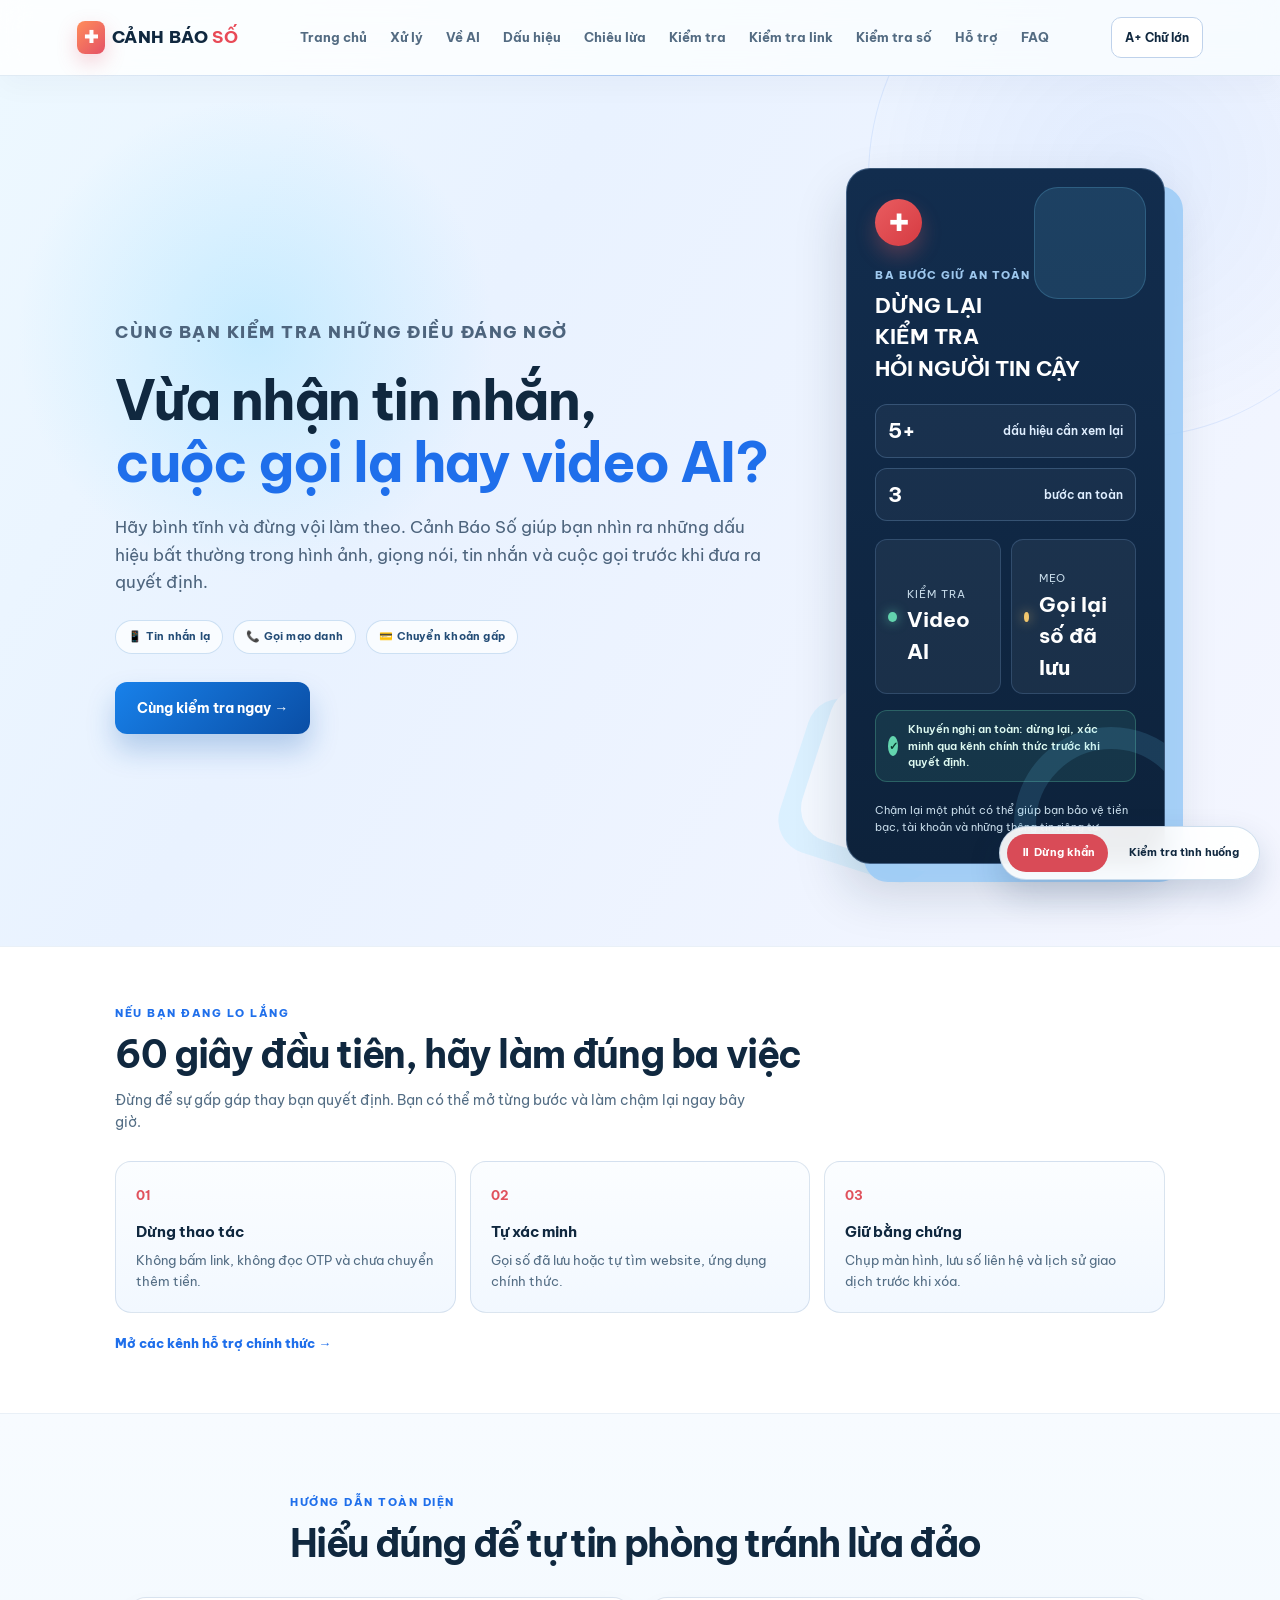
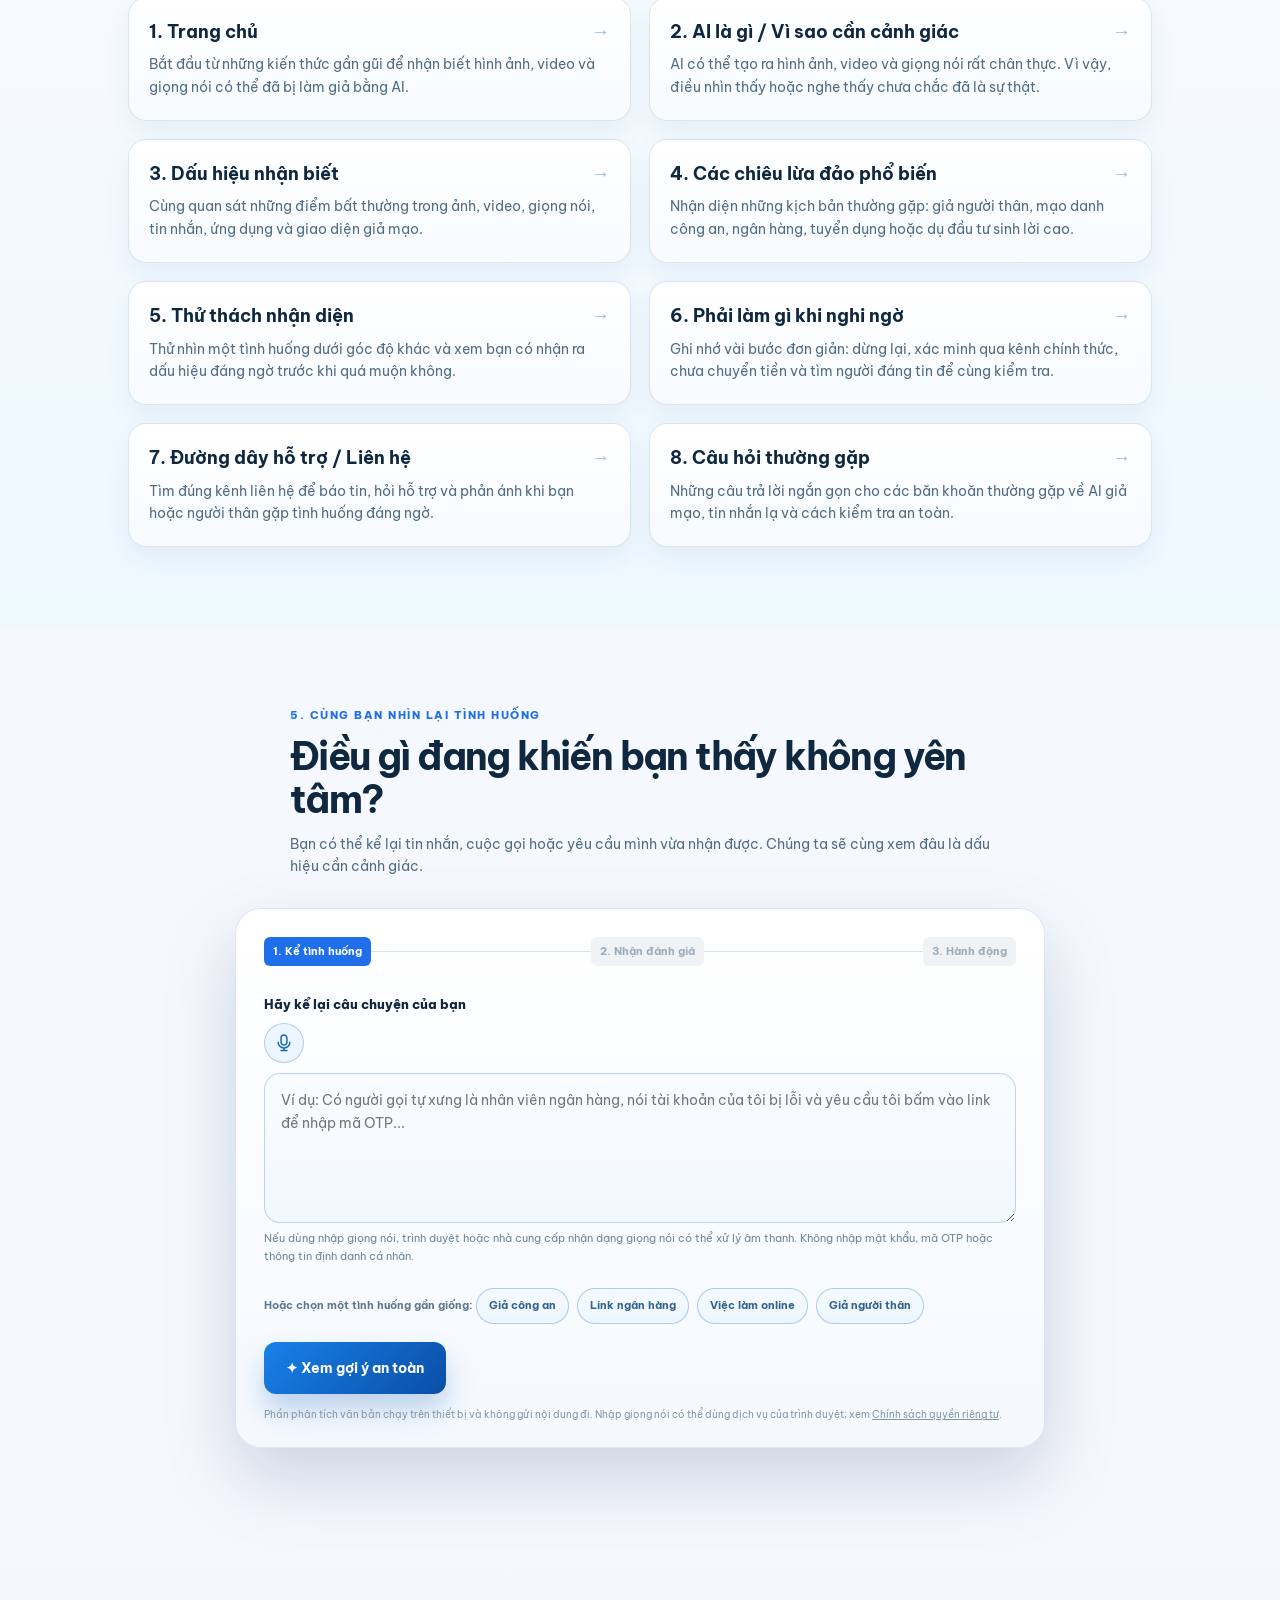
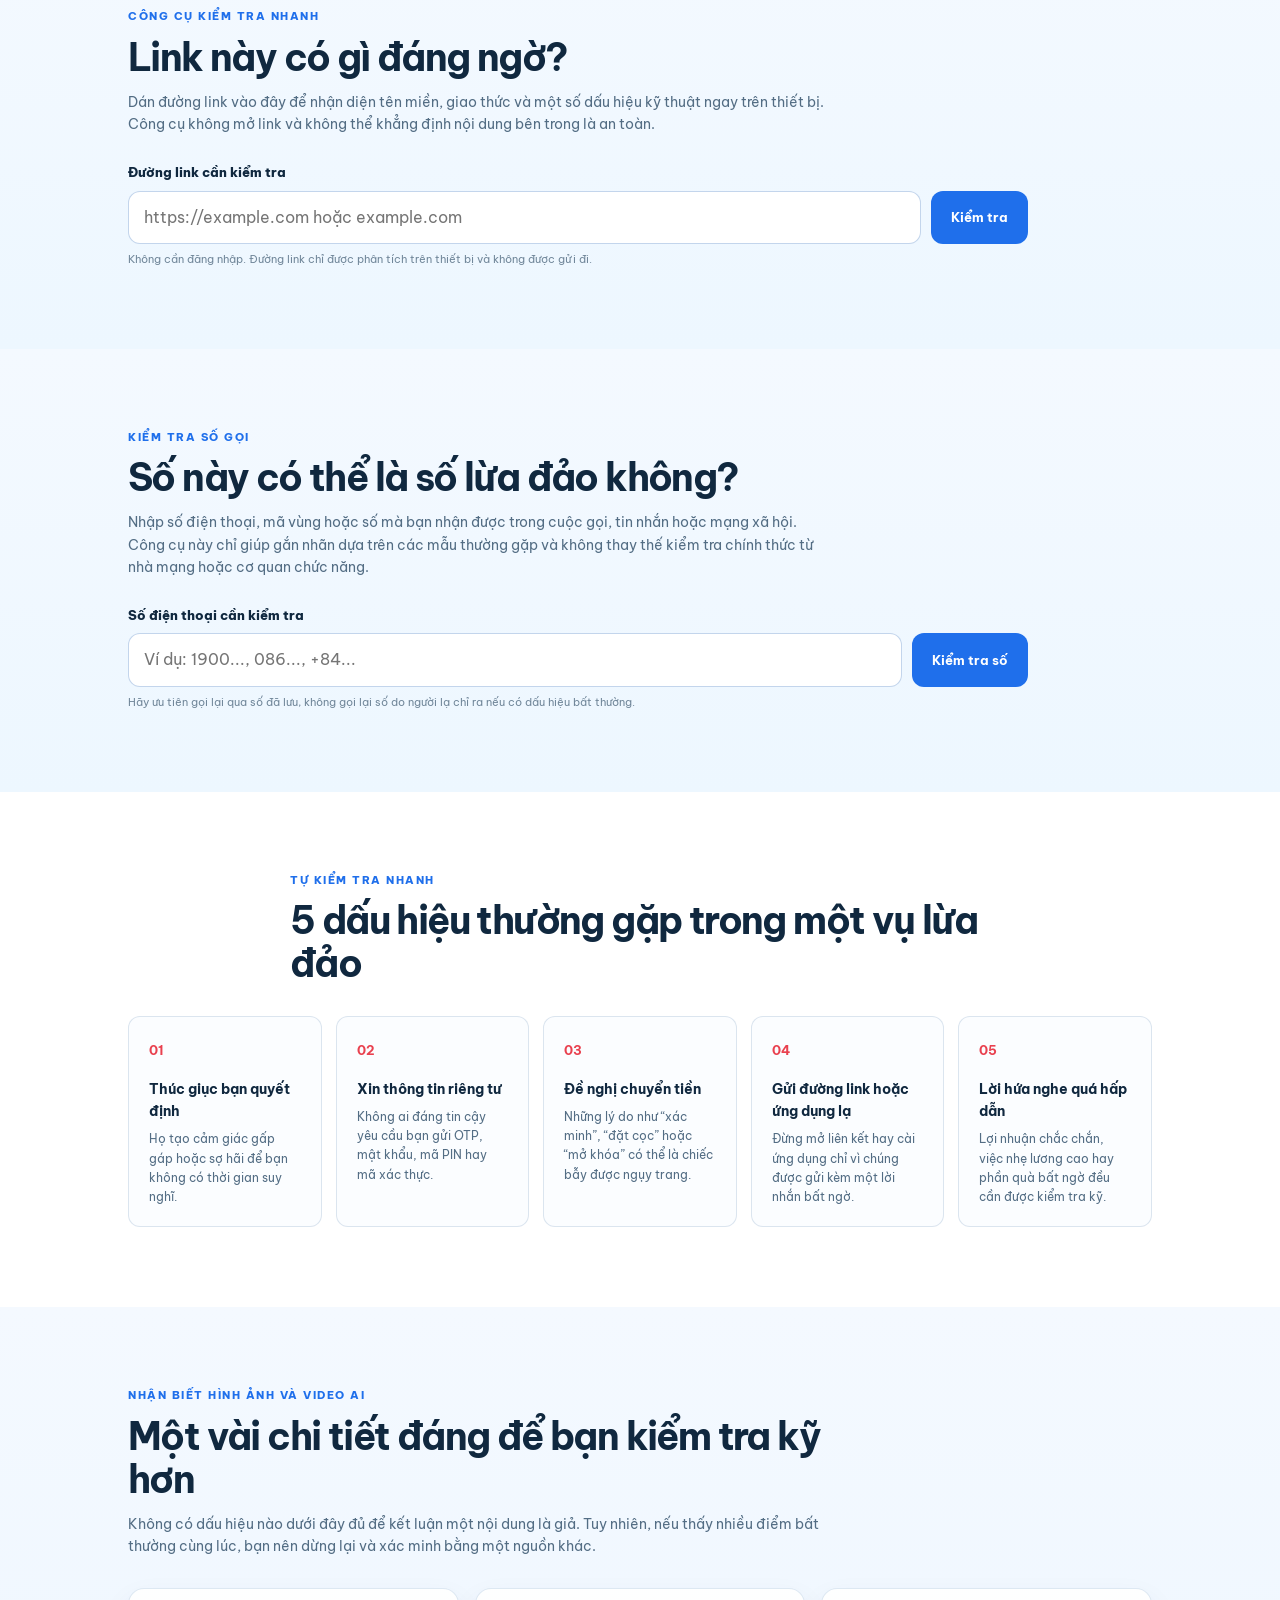
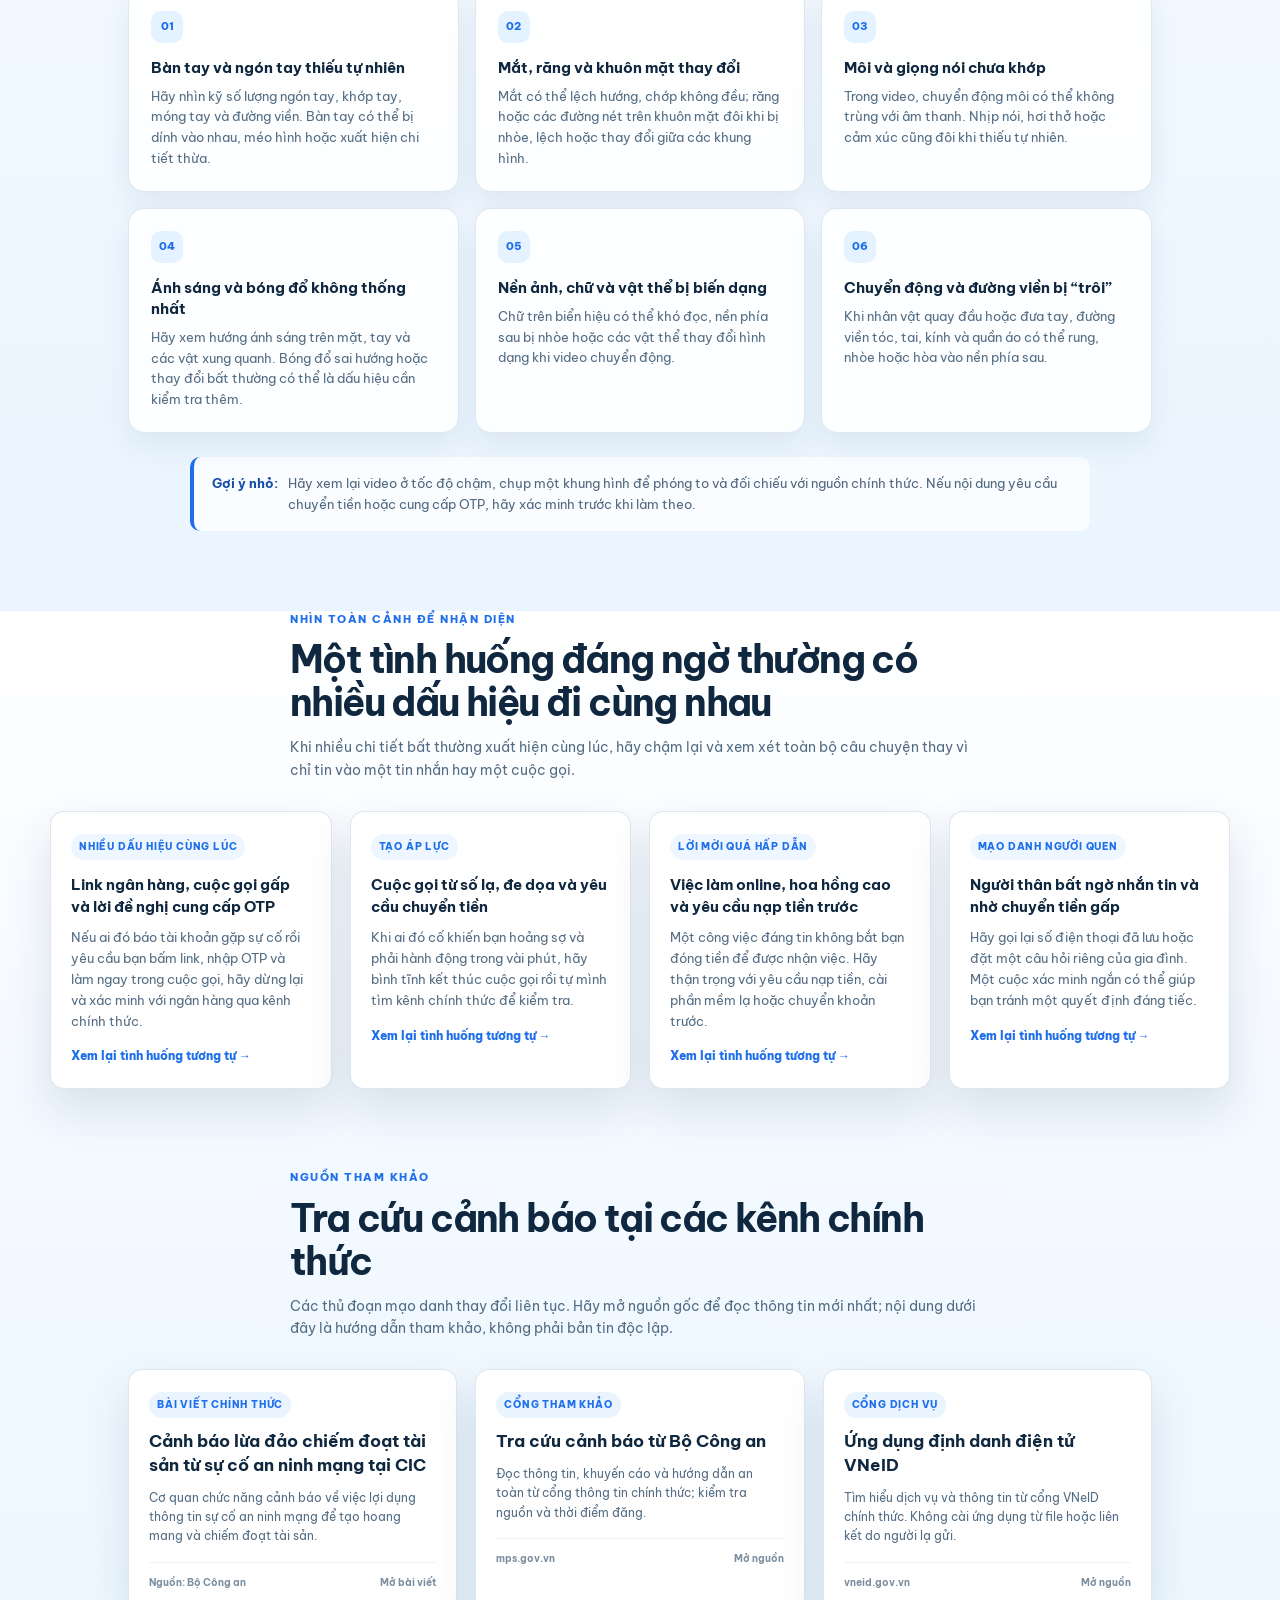
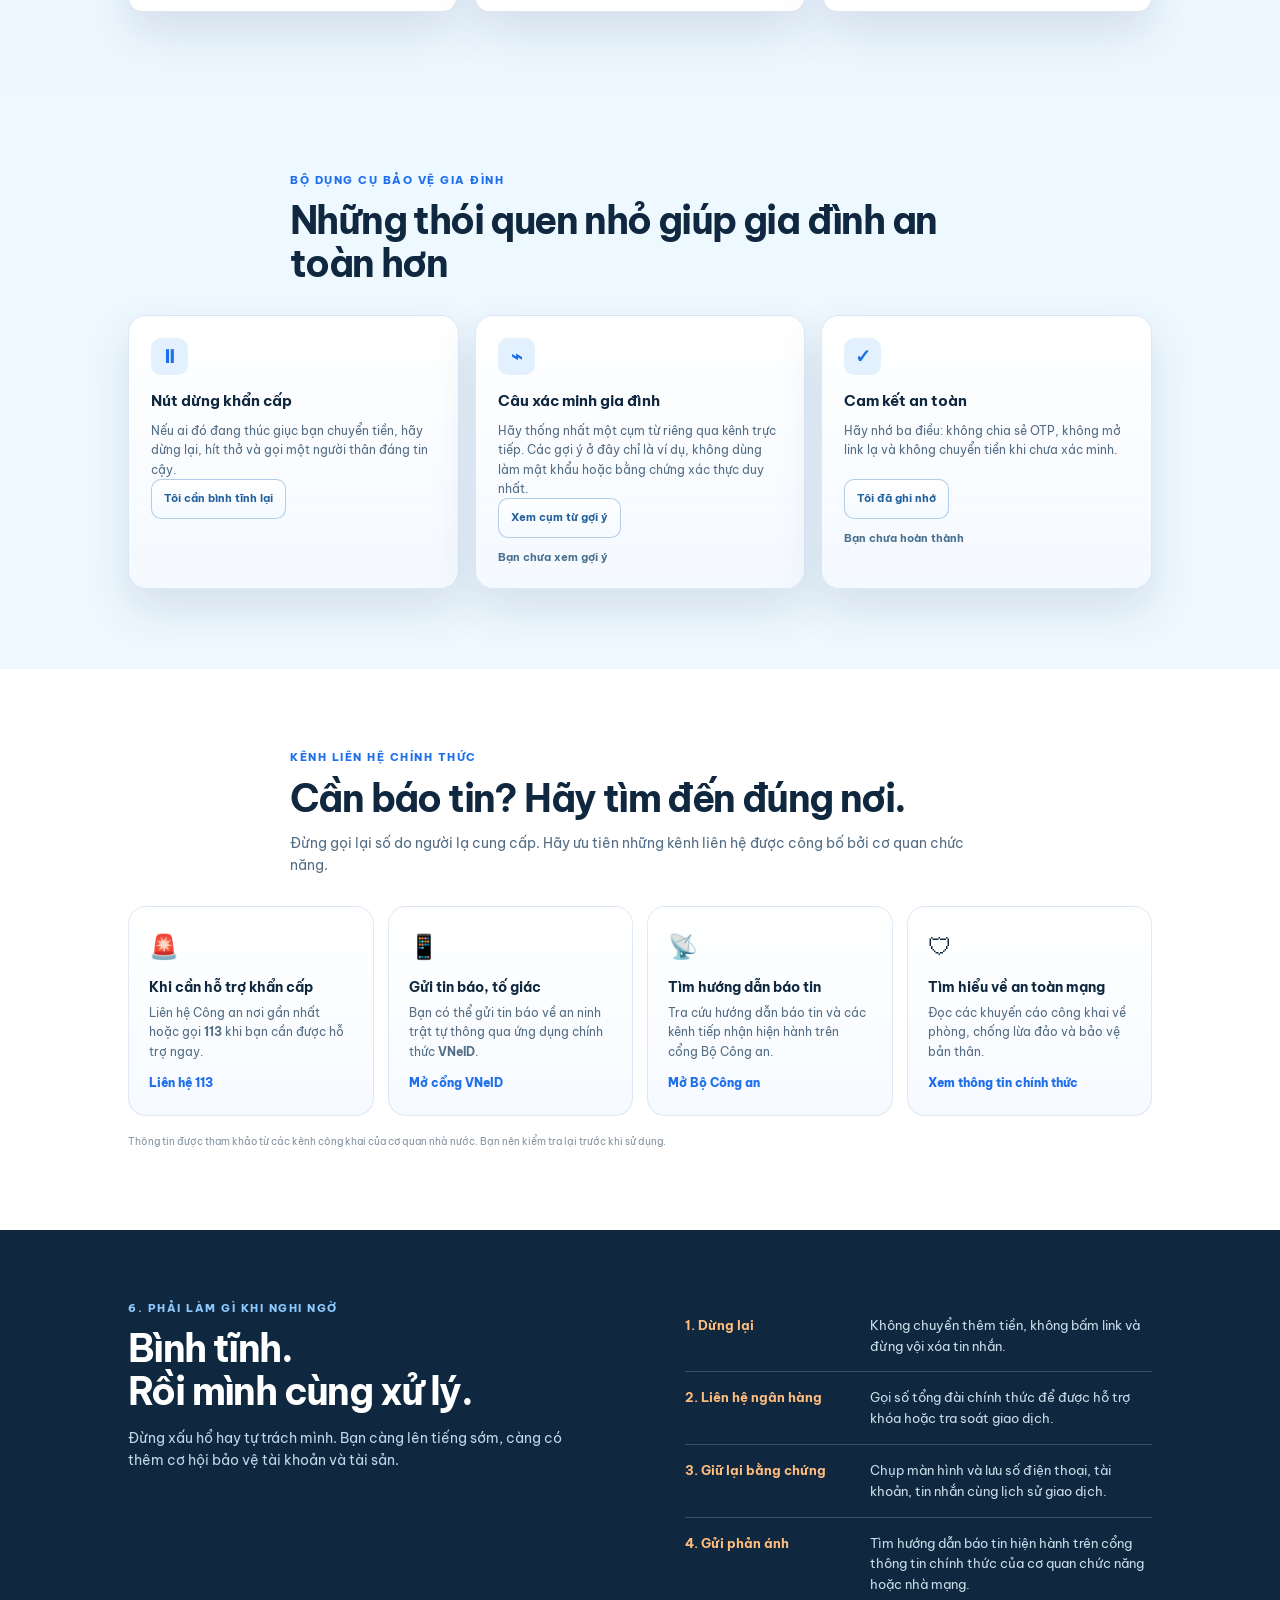
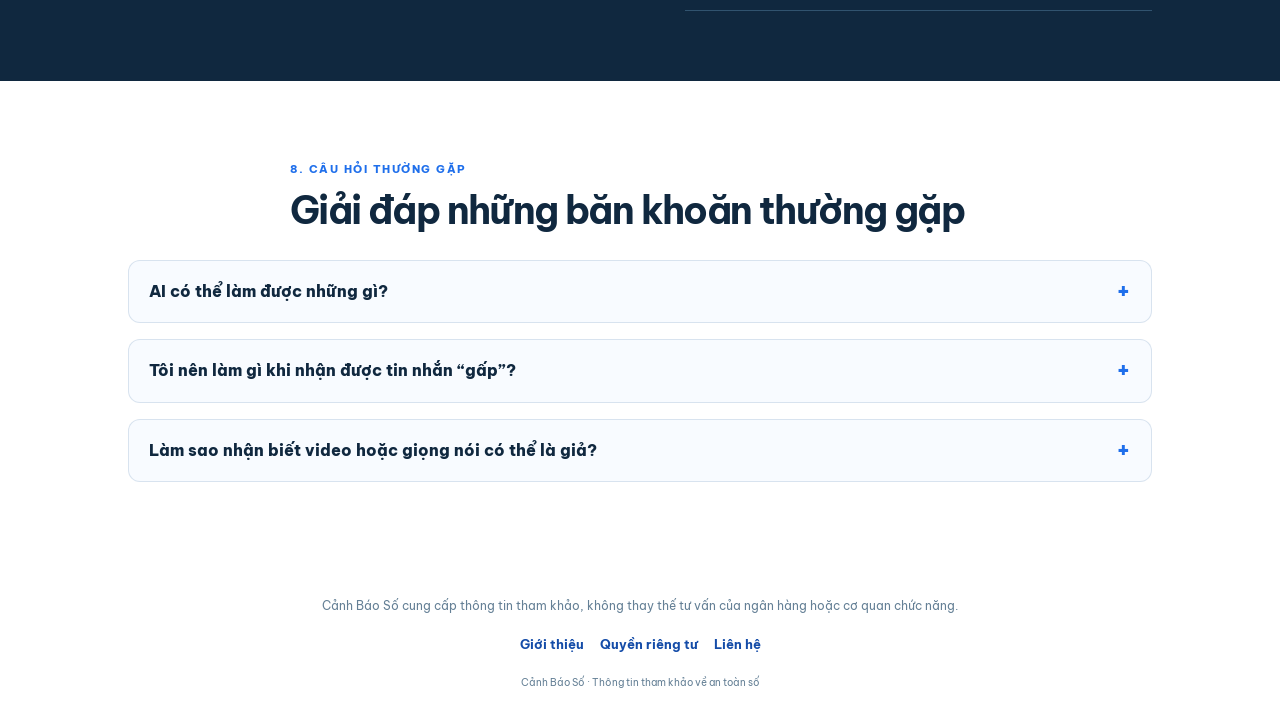
==== commit cb9892c9: "Align phone checker section with page layout Co-authored-by: Copilot <223556219+Copilot@users.norepl" ====
--- a/index.html
+++ b/index.html
@@ -12,7 +12,7 @@
   <link rel="preconnect" href="https://fonts.googleapis.com">
   <link rel="preconnect" href="https://fonts.gstatic.com" crossorigin>
   <link href="https://fonts.googleapis.com/css2?family=Be+Vietnam+Pro:wght@400;500;600;700;800&display=swap" rel="stylesheet">
-  <link rel="stylesheet" href="style.css?v=20260926-review">
+  <link rel="stylesheet" href="style.css?v=20260928-phone-check-layout">
 </head>
 <body>
   <a class="skip-link" href="#top">Bỏ qua đến nội dung chính</a>
--- a/style.css
+++ b/style.css
@@ -454,6 +454,7 @@
 .clinic,
 .now,
 .link-check,
+.phone-check,
 .signs,
 .news,
 .tools,
@@ -710,6 +711,10 @@
 .privacy { margin: 13px 0 0; color: #8497a8; font-size: 10px; }
 
 .link-check {
+  background: linear-gradient(180deg, #f4f9ff 0%, #edf7ff 100%);
+}
+
+.phone-check {
   background: linear-gradient(180deg, #f4f9ff 0%, #edf7ff 100%);
 }
 
@@ -1576,6 +1581,7 @@
 .clinic,
 .now,
 .link-check,
+.phone-check,
 .signs,
 .news,
 .tools,
@@ -1832,6 +1838,10 @@
 .privacy { margin: 13px 0 0; color: #8497a8; font-size: 10px; }
 
 .link-check {
+  background: linear-gradient(180deg, #f4f9ff 0%, #edf7ff 100%);
+}
+
+.phone-check {
   background: linear-gradient(180deg, #f4f9ff 0%, #edf7ff 100%);
 }
 
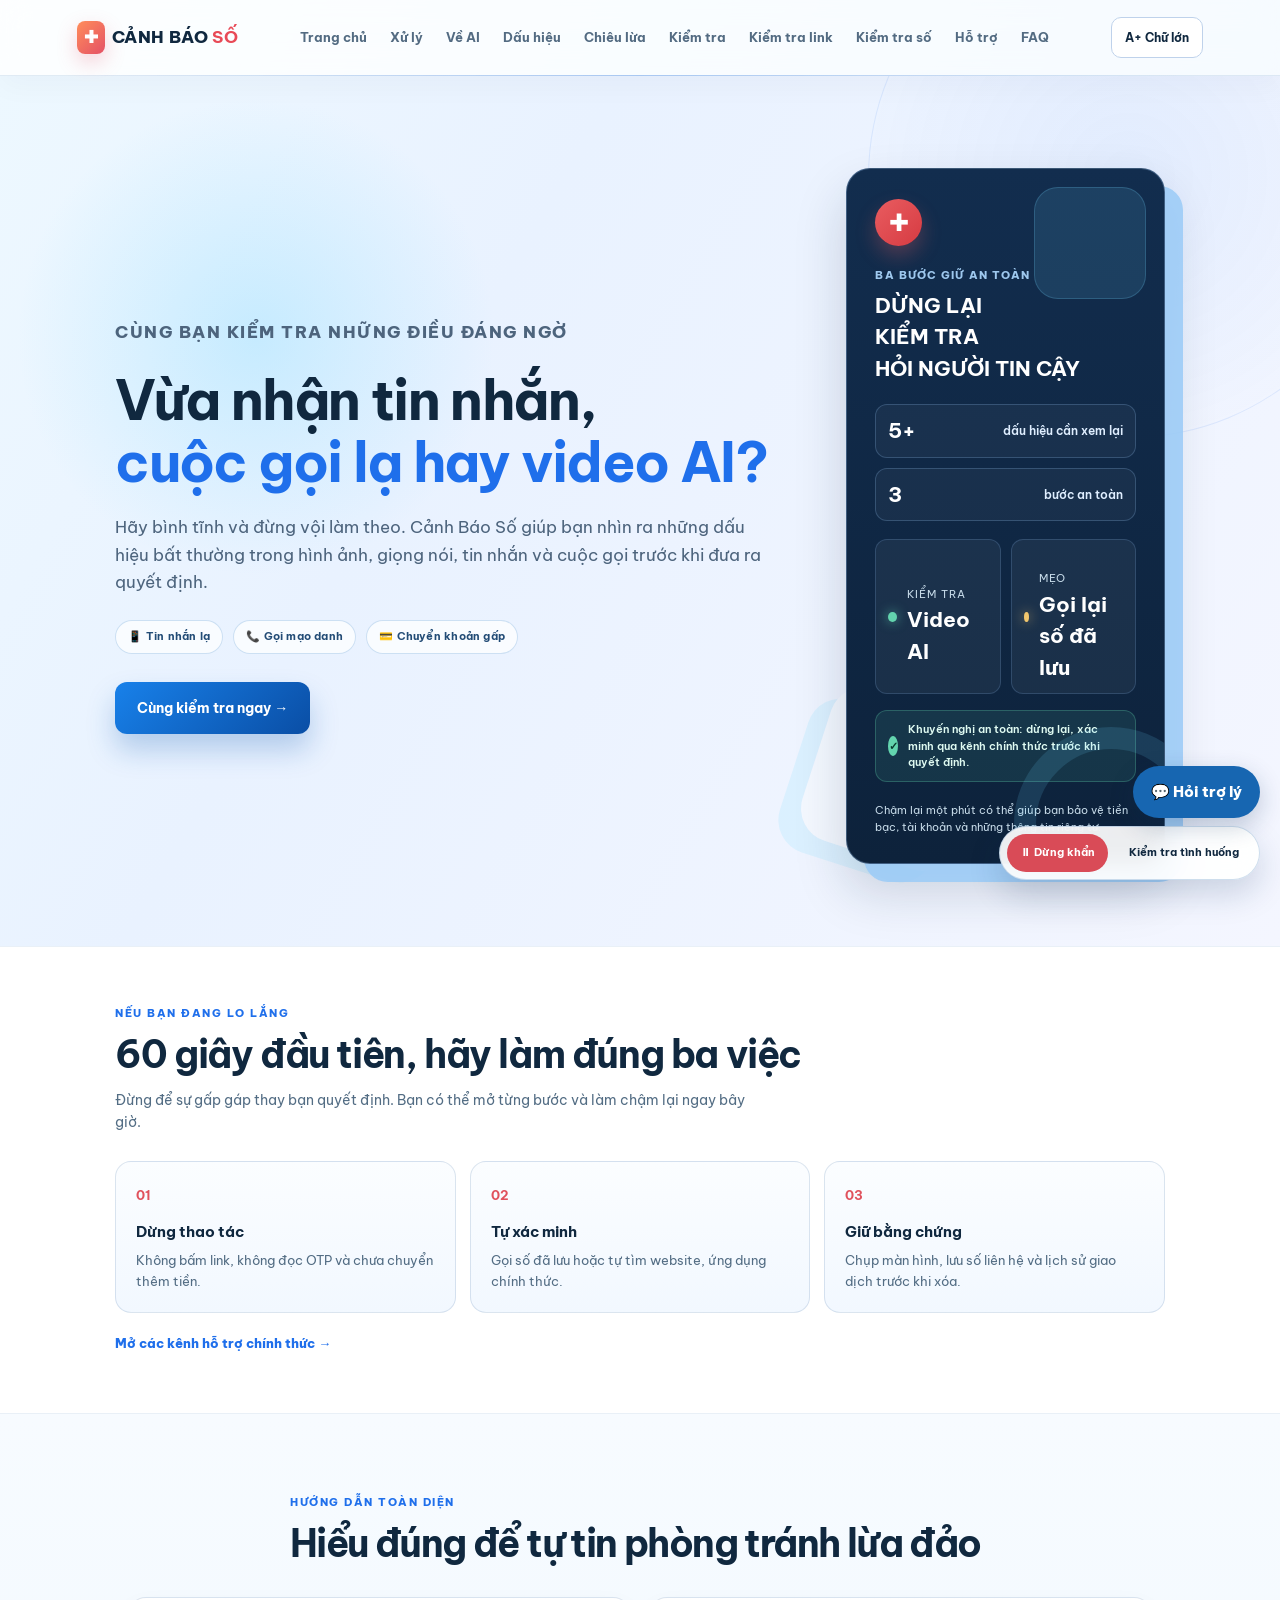
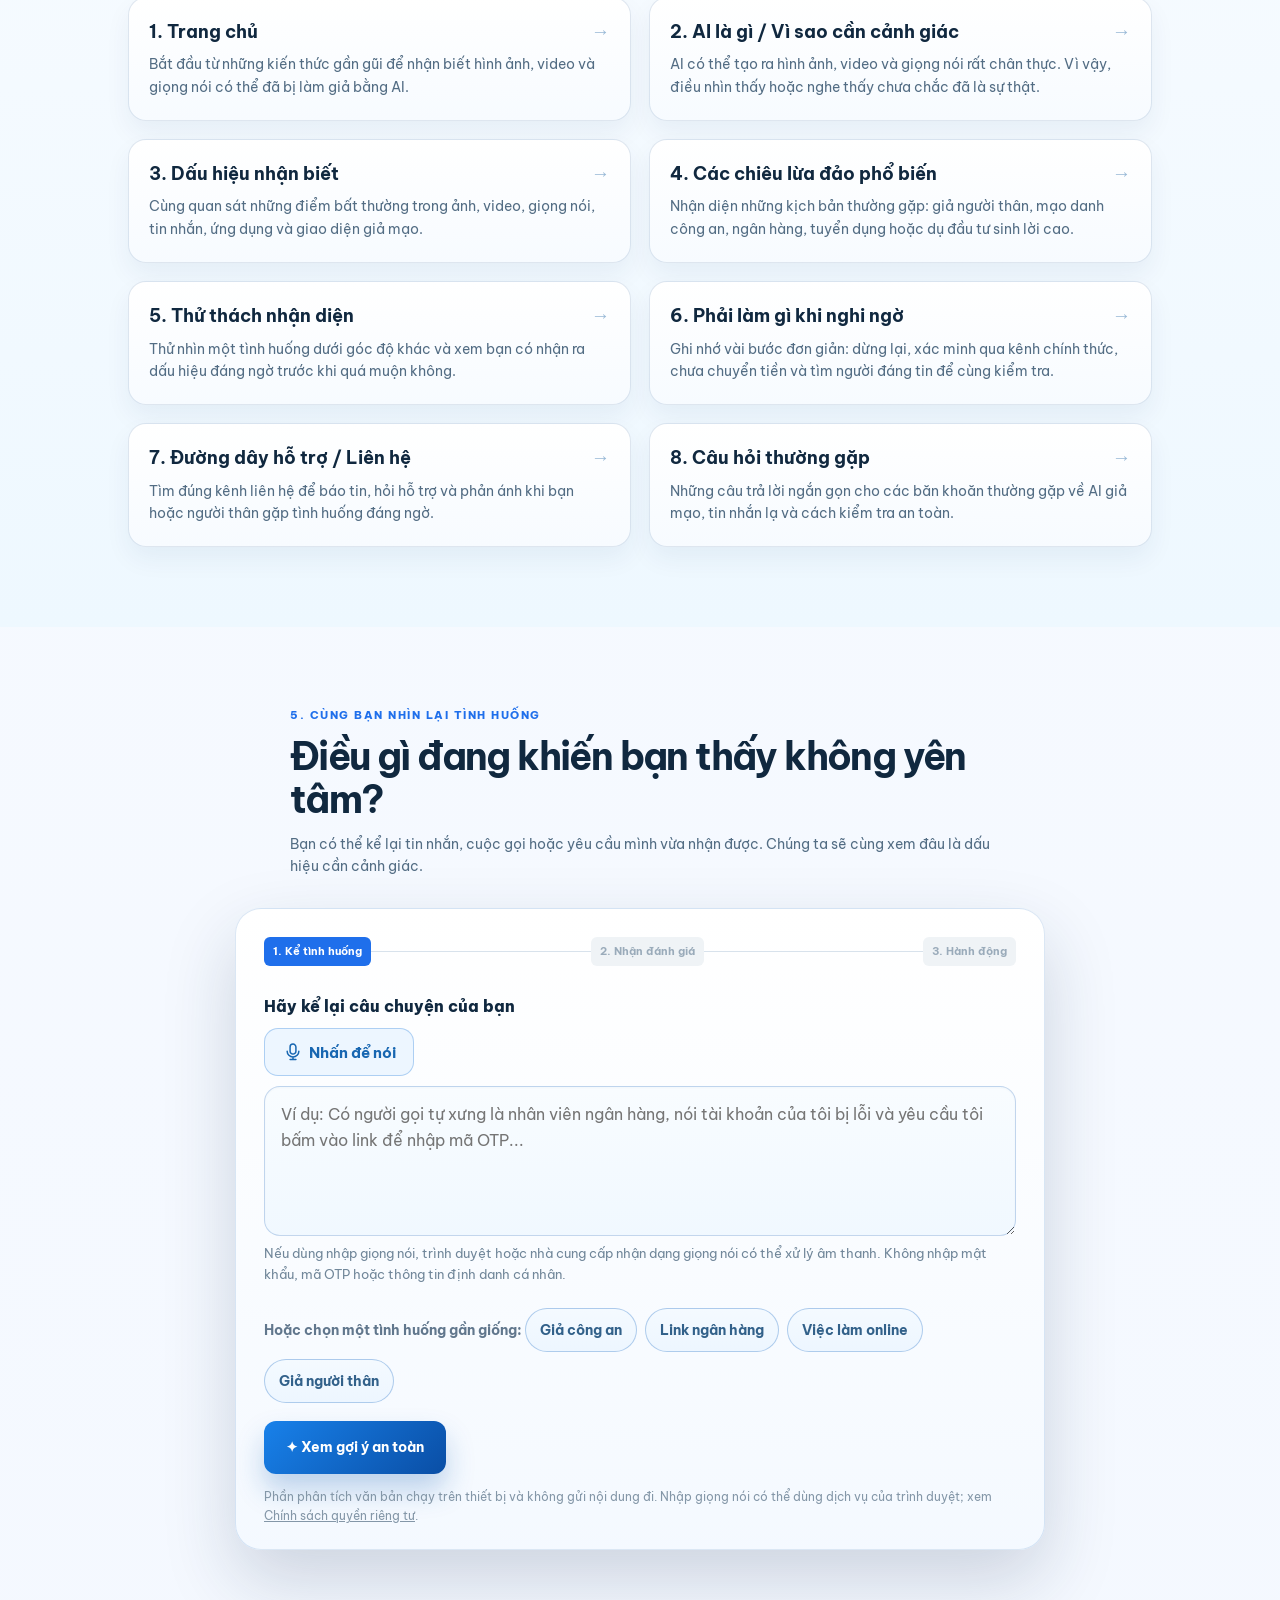
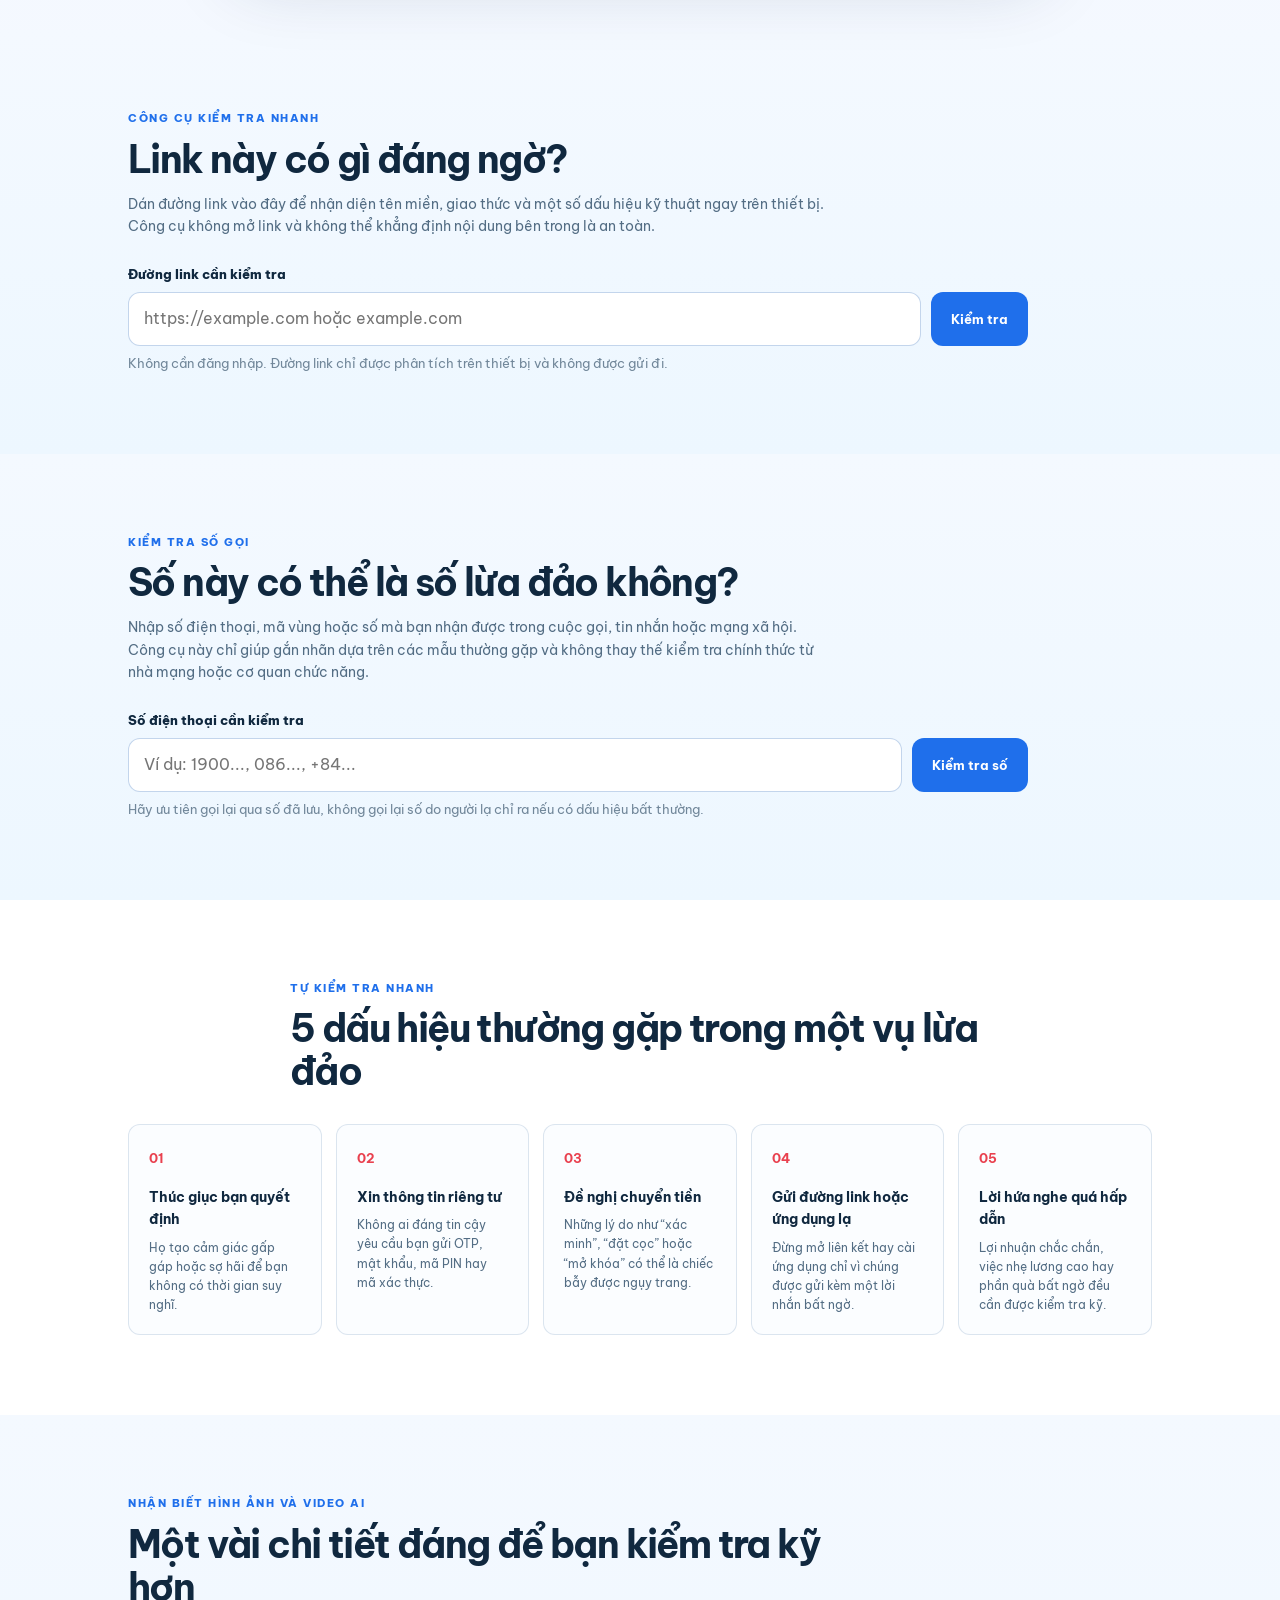
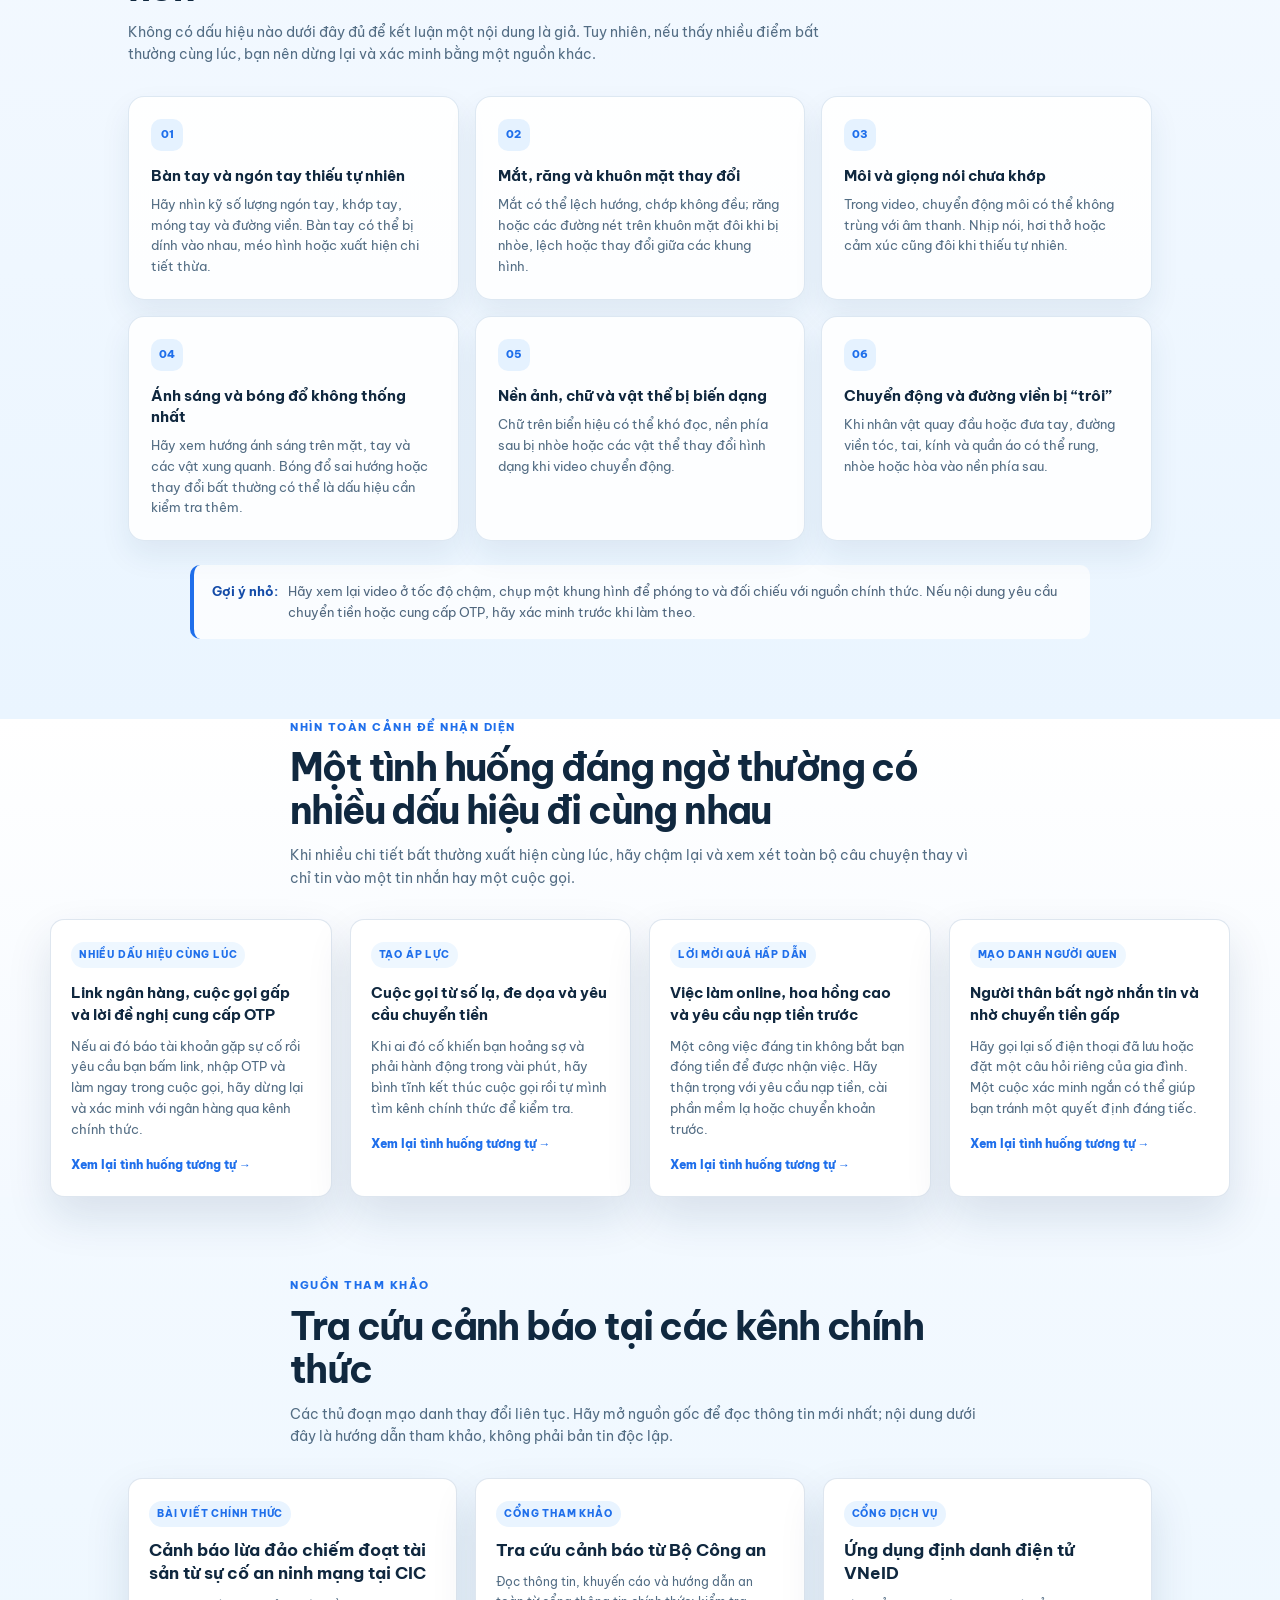
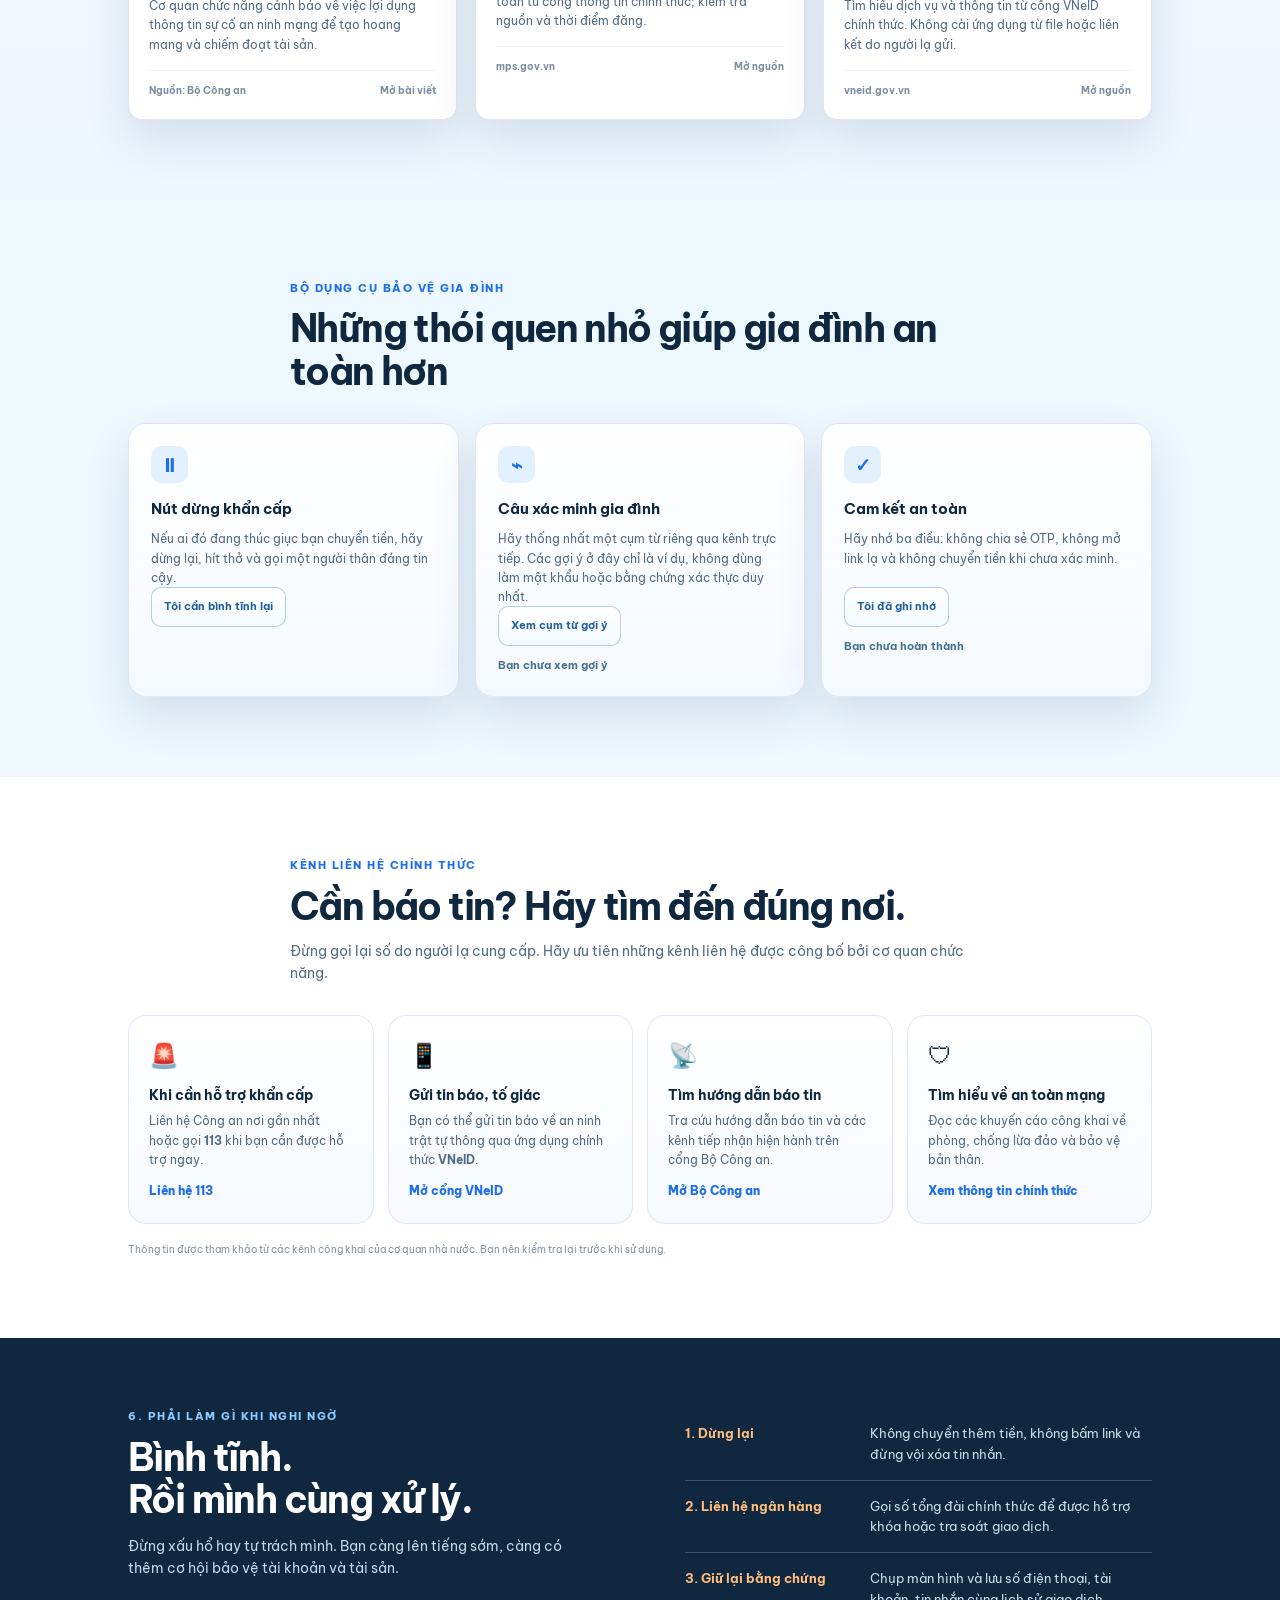
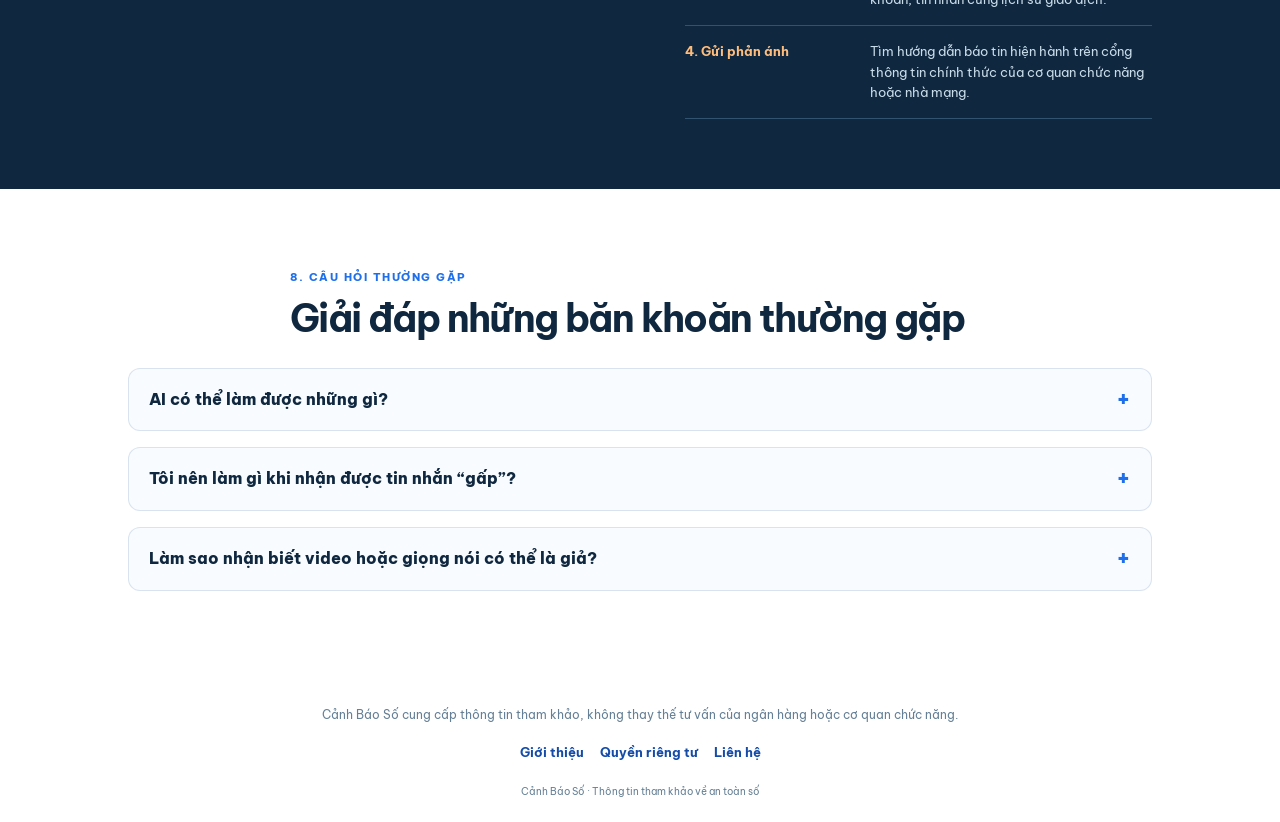
==== commit 4d4cf8d7: "Add offline safety chatbot Replace external AI prompt links with an on-device chatbot that offers si" ====
--- a/index.html
+++ b/index.html
@@ -12,7 +12,7 @@
   <link rel="preconnect" href="https://fonts.googleapis.com">
   <link rel="preconnect" href="https://fonts.gstatic.com" crossorigin>
   <link href="https://fonts.googleapis.com/css2?family=Be+Vietnam+Pro:wght@400;500;600;700;800&display=swap" rel="stylesheet">
-  <link rel="stylesheet" href="style.css?v=20260928-phone-check-layout">
+  <link rel="stylesheet" href="style.css?v=20261012-chatbot">
 </head>
 <body>
   <a class="skip-link" href="#top">Bỏ qua đến nội dung chính</a>
@@ -176,10 +176,11 @@
 
         <div class="story-label-row">
           <label for="story">Hãy kể lại câu chuyện của bạn</label>
-          <button id="voiceInputButton" class="voice-input" type="button" aria-label="Nói để nhập bằng giọng nói" title="Nói để nhập bằng giọng nói" aria-pressed="false">
+          <button id="voiceInputButton" class="voice-input" type="button" aria-label="Nhấn để nhập bằng giọng nói" title="Nhấn để nhập bằng giọng nói" aria-pressed="false">
             <span class="mic-icon" aria-hidden="true">
               <svg viewBox="0 0 24 24" role="presentation"><path d="M12 14.5a3.5 3.5 0 0 0 3.5-3.5V6a3.5 3.5 0 1 0-7 0v5a3.5 3.5 0 0 0 3.5 3.5Z"/><path d="M5 11a7 7 0 0 0 14 0M12 18v3M8.5 21h7"/></svg>
             </span>
+            <span class="voice-button-label">Nhấn để nói</span>
           </button>
         </div>
         <textarea id="story" aria-describedby="storyHelp" maxlength="1200" placeholder="Ví dụ: Có người gọi tự xưng là nhân viên ngân hàng, nói tài khoản của tôi bị lỗi và yêu cầu tôi bấm vào link để nhập mã OTP..."></textarea>
@@ -264,7 +265,7 @@
       </div>
 
       <div class="result-tools">
-        <button id="readResult" type="button">🔊 Nghe tiếng Việt</button>
+        <button id="readResult" type="button" aria-pressed="false">🔊 Nghe hướng dẫn</button>
         <button id="copyResult" type="button">⧉ Chia sẻ gợi ý với người thân</button>
         <button id="saveResult" type="button">↓ Tải checklist bằng chứng</button>
       </div>
@@ -548,6 +549,30 @@
     <a href="#kham">Kiểm tra tình huống</a>
   </div>
 
+  <section class="chatbot" aria-label="Trợ lý hỏi đáp">
+    <button id="chatbotToggle" class="chatbot-toggle" type="button" aria-expanded="false" aria-controls="chatbotPanel">
+      <span aria-hidden="true">💬</span> Hỏi trợ lý
+    </button>
+    <div id="chatbotPanel" class="chatbot-panel" hidden>
+      <div class="chatbot-header">
+        <div>
+          <strong>Trợ lý Cảnh Báo Số</strong>
+          <span>Hỏi nhanh về tin nhắn và cuộc gọi lạ</span>
+        </div>
+        <button id="chatbotClose" class="chatbot-close" type="button" aria-label="Đóng trợ lý">×</button>
+      </div>
+      <div id="chatMessages" class="chat-messages" role="log" aria-live="polite" aria-relevant="additions text">
+        <p class="chat-message chat-message-assistant">Xin chào! Tôi có thể giúp gì cho cô/chú? Hãy nhập câu hỏi. Không gửi OTP, mật khẩu hay thông tin thẻ.</p>
+      </div>
+      <form id="chatForm" class="chat-form">
+        <label class="sr-only" for="chatInput">Nhập câu hỏi cho trợ lý</label>
+        <input id="chatInput" type="text" maxlength="300" autocomplete="off" placeholder="Nhập câu hỏi ngắn...">
+        <button type="submit" aria-label="Gửi câu hỏi">Gửi</button>
+      </form>
+      <p class="chat-disclaimer">Trợ lý trả lời theo hướng dẫn có sẵn, không phải chuyên gia. Nội dung chỉ xử lý trên thiết bị.</p>
+    </div>
+  </section>
+
   <dialog id="panic">
     <div>
       <p class="eyebrow">BẤT CỨ THỜI ĐIỂM NÀO</p>
@@ -557,6 +582,6 @@
     </div>
   </dialog>
 
-  <script src="script.js?v=20260926-review"></script>
+  <script src="script.js?v=20261012-chatbot"></script>
 </body>
 </html>
--- a/style.css
+++ b/style.css
@@ -2837,3 +2837,157 @@
   .quick-actions button,
   .quick-actions a { flex: 1; text-align: center; }
 }
+
+.exam label { font-size: 16px; }
+.exam textarea { font-size: 16px; }
+.field-help { font-size: 13px; line-height: 1.6; }
+.quick { font-size: 14px; }
+.quick button { min-height: 44px; padding: 10px 14px; font-size: 14px; }
+.voice-input {
+  width: auto;
+  min-width: 150px;
+  min-height: 48px;
+  flex: 0 0 auto;
+  padding: 8px 14px;
+  border-radius: 14px;
+  font-size: 15px;
+  font-weight: 700;
+}
+.voice-button-label { white-space: nowrap; }
+.result-tools button { min-height: 48px; font-size: 14px; }
+.privacy { font-size: 12px; line-height: 1.6; }
+
+.chatbot {
+  position: fixed;
+  right: 20px;
+  bottom: 82px;
+  z-index: 20;
+  font-family: inherit;
+}
+.chatbot-toggle {
+  min-height: 52px;
+  padding: 12px 18px;
+  border: 0;
+  border-radius: 999px;
+  background: #1766b1;
+  box-shadow: 0 8px 24px rgba(18, 52, 94, 0.24);
+  color: #fff;
+  font: inherit;
+  font-size: 15px;
+  font-weight: 800;
+  cursor: pointer;
+}
+.chatbot-toggle:hover { background: #0f528f; }
+.chatbot-panel {
+  position: absolute;
+  right: 0;
+  bottom: 64px;
+  display: flex;
+  width: min(370px, calc(100vw - 24px));
+  max-height: min(480px, calc(100dvh - 180px));
+  flex-direction: column;
+  overflow: hidden;
+  border: 1px solid rgba(116, 160, 202, 0.44);
+  border-radius: 20px;
+  background: #fff;
+  box-shadow: 0 18px 48px rgba(18, 52, 94, 0.24);
+}
+.chatbot-panel[hidden] { display: none; }
+.chatbot-header {
+  display: flex;
+  align-items: center;
+  justify-content: space-between;
+  gap: 12px;
+  padding: 16px;
+  background: #1766b1;
+  color: #fff;
+}
+.chatbot-header div { display: grid; gap: 4px; }
+.chatbot-header strong { font-size: 16px; }
+.chatbot-header span { font-size: 13px; line-height: 1.4; }
+.chatbot-close {
+  width: 40px;
+  height: 40px;
+  border: 0;
+  border-radius: 50%;
+  background: rgba(255, 255, 255, 0.16);
+  color: #fff;
+  font-size: 26px;
+  cursor: pointer;
+}
+.chat-messages {
+  display: flex;
+  min-height: 120px;
+  flex: 1;
+  flex-direction: column;
+  gap: 10px;
+  overflow-y: auto;
+  padding: 14px;
+}
+.chat-message {
+  max-width: 92%;
+  margin: 0;
+  padding: 11px 13px;
+  border-radius: 14px;
+  font-size: 14px;
+  line-height: 1.6;
+  overflow-wrap: anywhere;
+}
+.chat-message-assistant {
+  align-self: flex-start;
+  background: #f0f6fc;
+  color: var(--ink);
+}
+.chat-message-user {
+  align-self: flex-end;
+  background: #1766b1;
+  color: #fff;
+}
+.chat-form {
+  display: flex;
+  gap: 8px;
+  padding: 0 14px 12px;
+}
+.chat-form input {
+  width: 0;
+  min-height: 48px;
+  flex: 1;
+  padding: 10px 12px;
+  border: 1px solid #afc5d8;
+  border-radius: 12px;
+  font: inherit;
+  font-size: 15px;
+}
+.chat-form button {
+  min-width: 64px;
+  min-height: 48px;
+  border: 0;
+  border-radius: 12px;
+  background: #1766b1;
+  color: #fff;
+  font: inherit;
+  font-size: 15px;
+  font-weight: 800;
+  cursor: pointer;
+}
+.chat-disclaimer {
+  margin: 0;
+  padding: 0 14px 12px;
+  color: #536b80;
+  font-size: 12px;
+  line-height: 1.5;
+}
+
+@media (max-width: 480px) {
+  .story-label-row { flex-wrap: wrap; }
+  .voice-input { width: 100%; min-width: 100%; padding: 8px 14px; }
+  .voice-button-label { display: inline; }
+  .chatbot { right: 12px; bottom: 78px; }
+  .chatbot-panel {
+    position: fixed;
+    right: 12px;
+    bottom: 140px;
+    width: min(370px, calc(100vw - 48px));
+    max-height: min(480px, calc(100dvh - 160px));
+  }
+}
